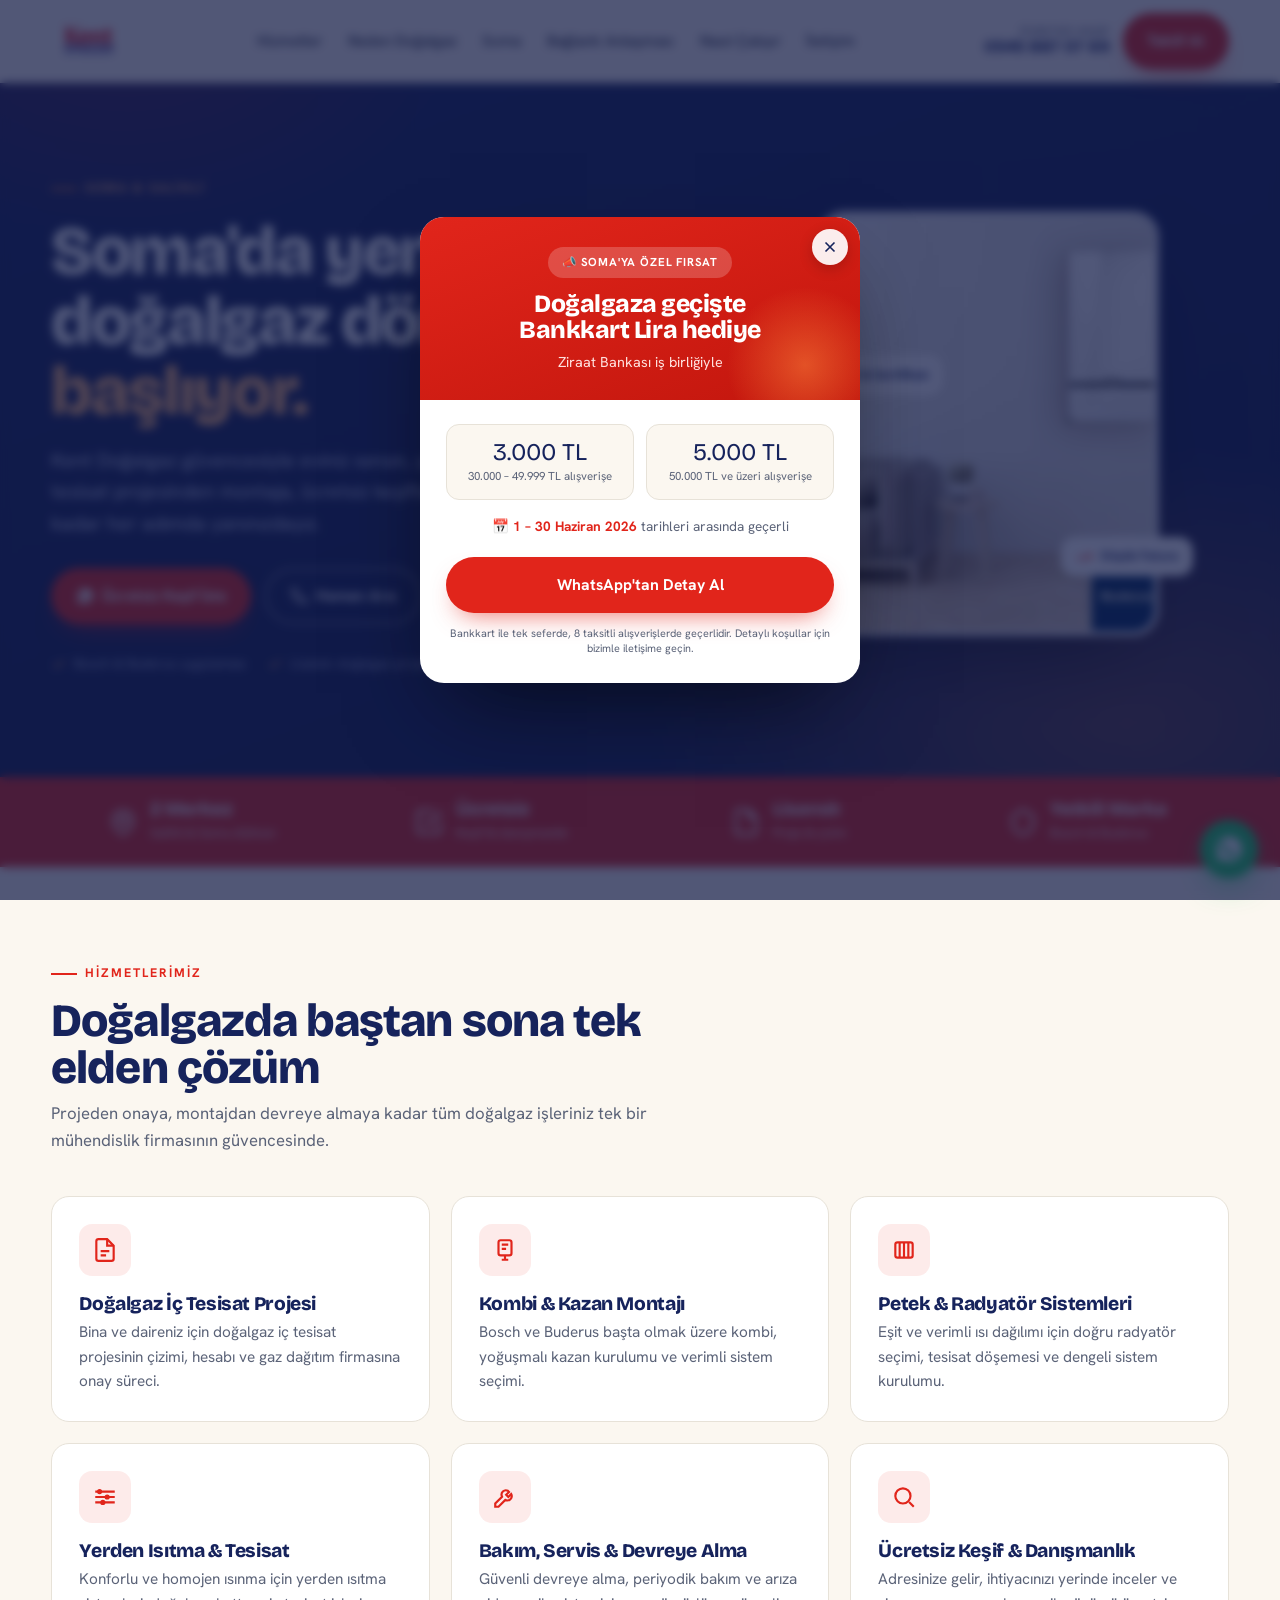
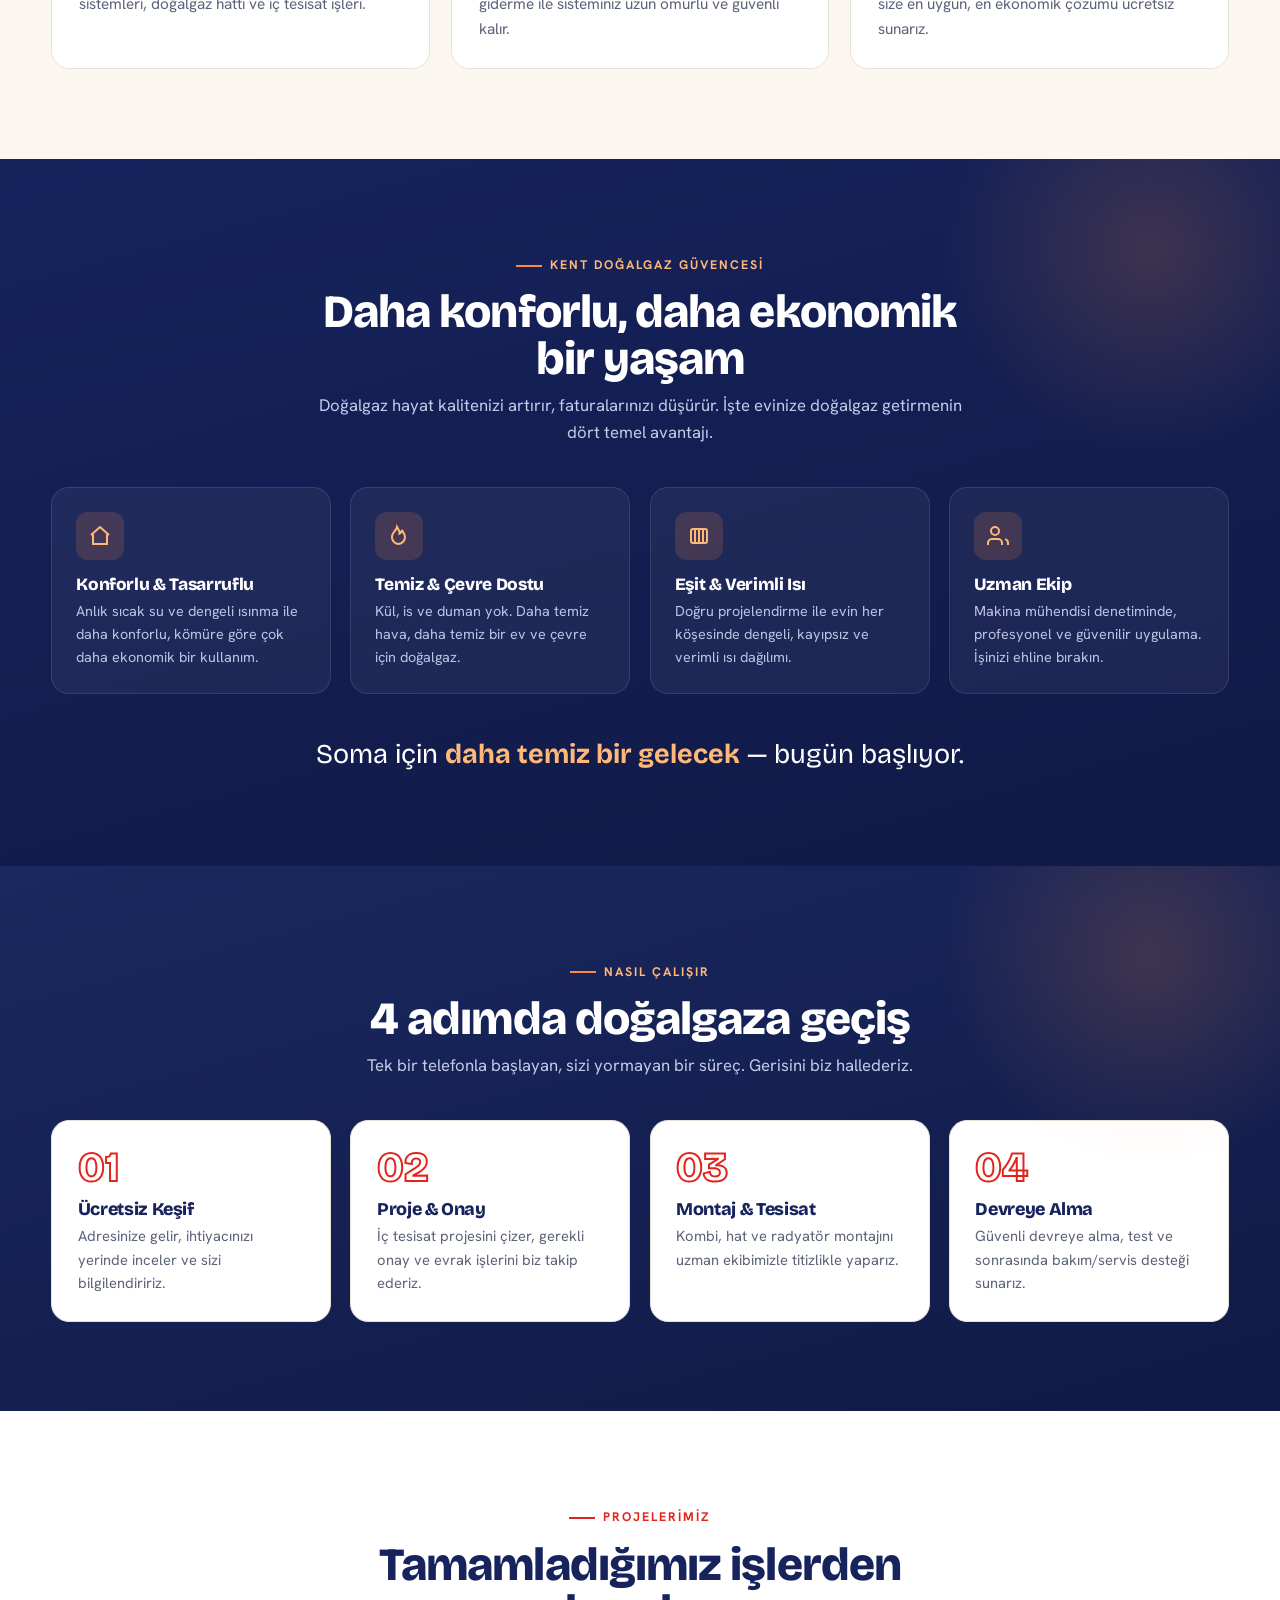
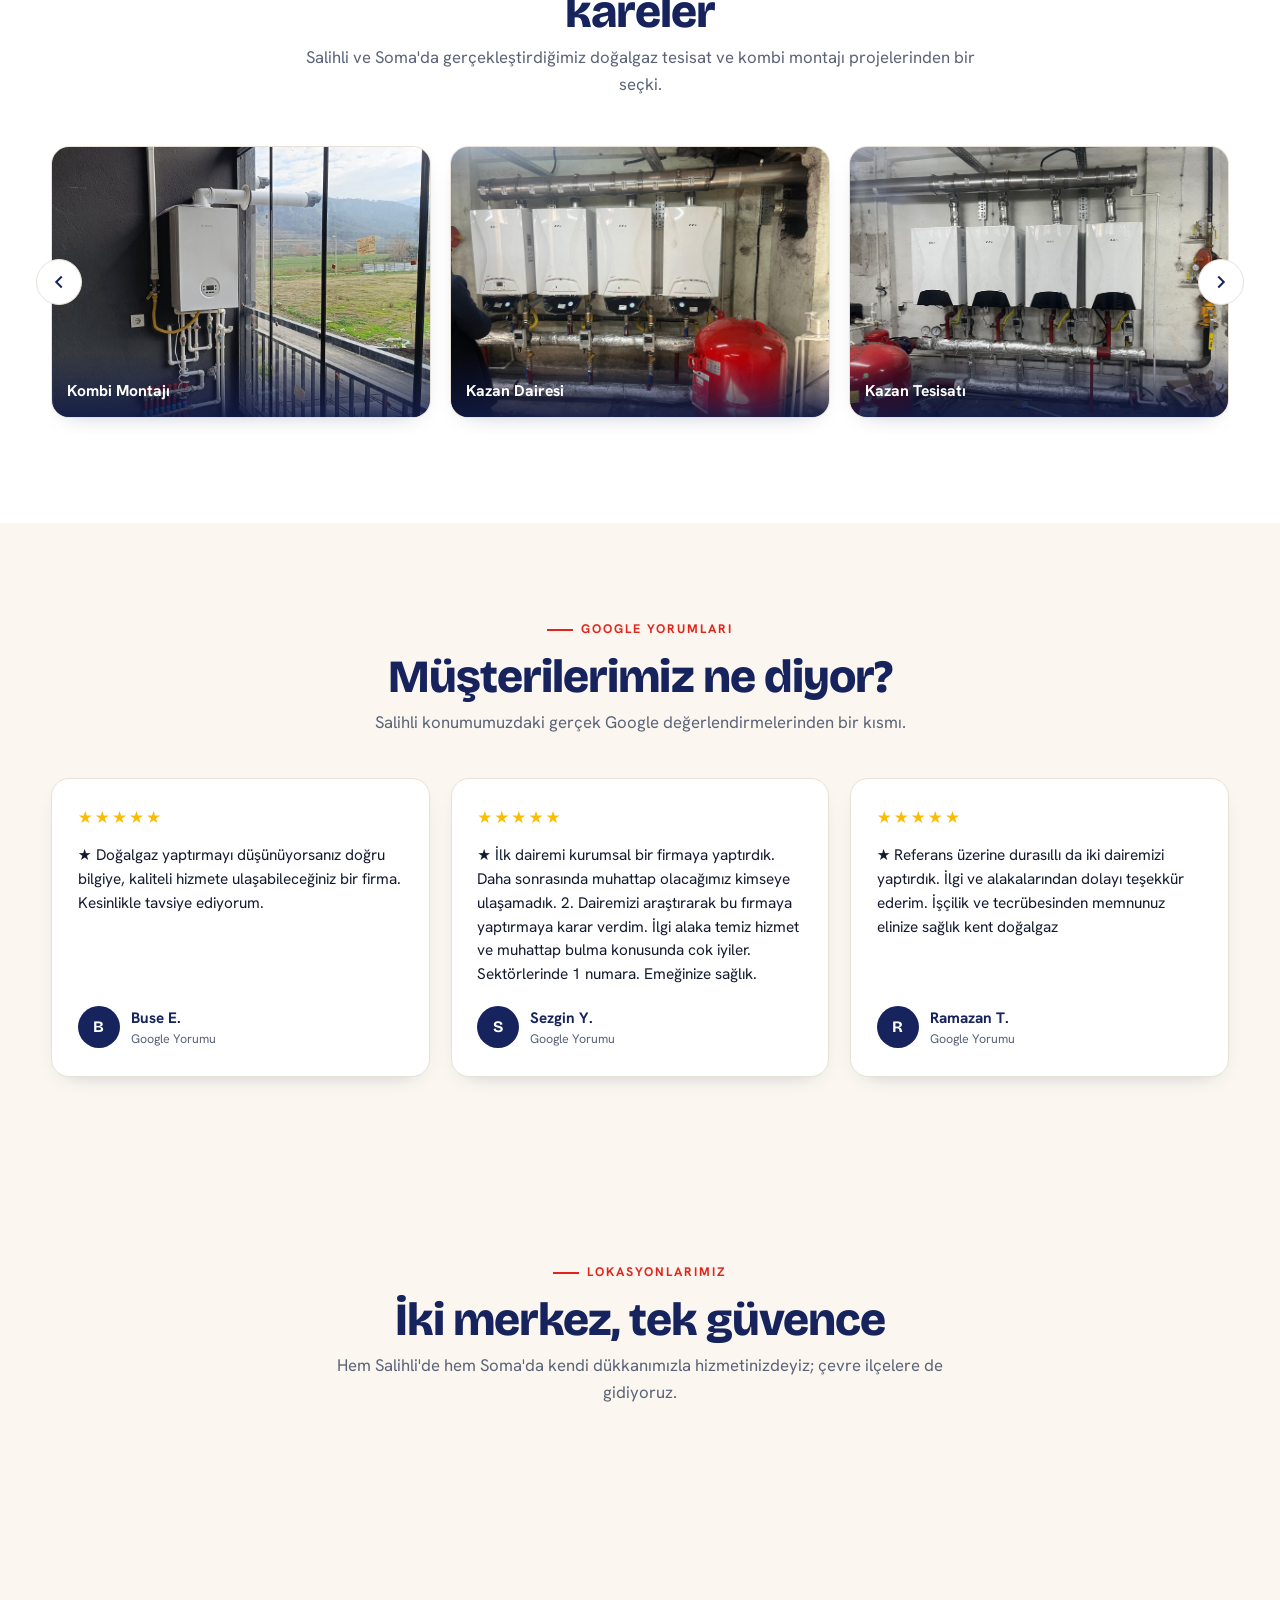
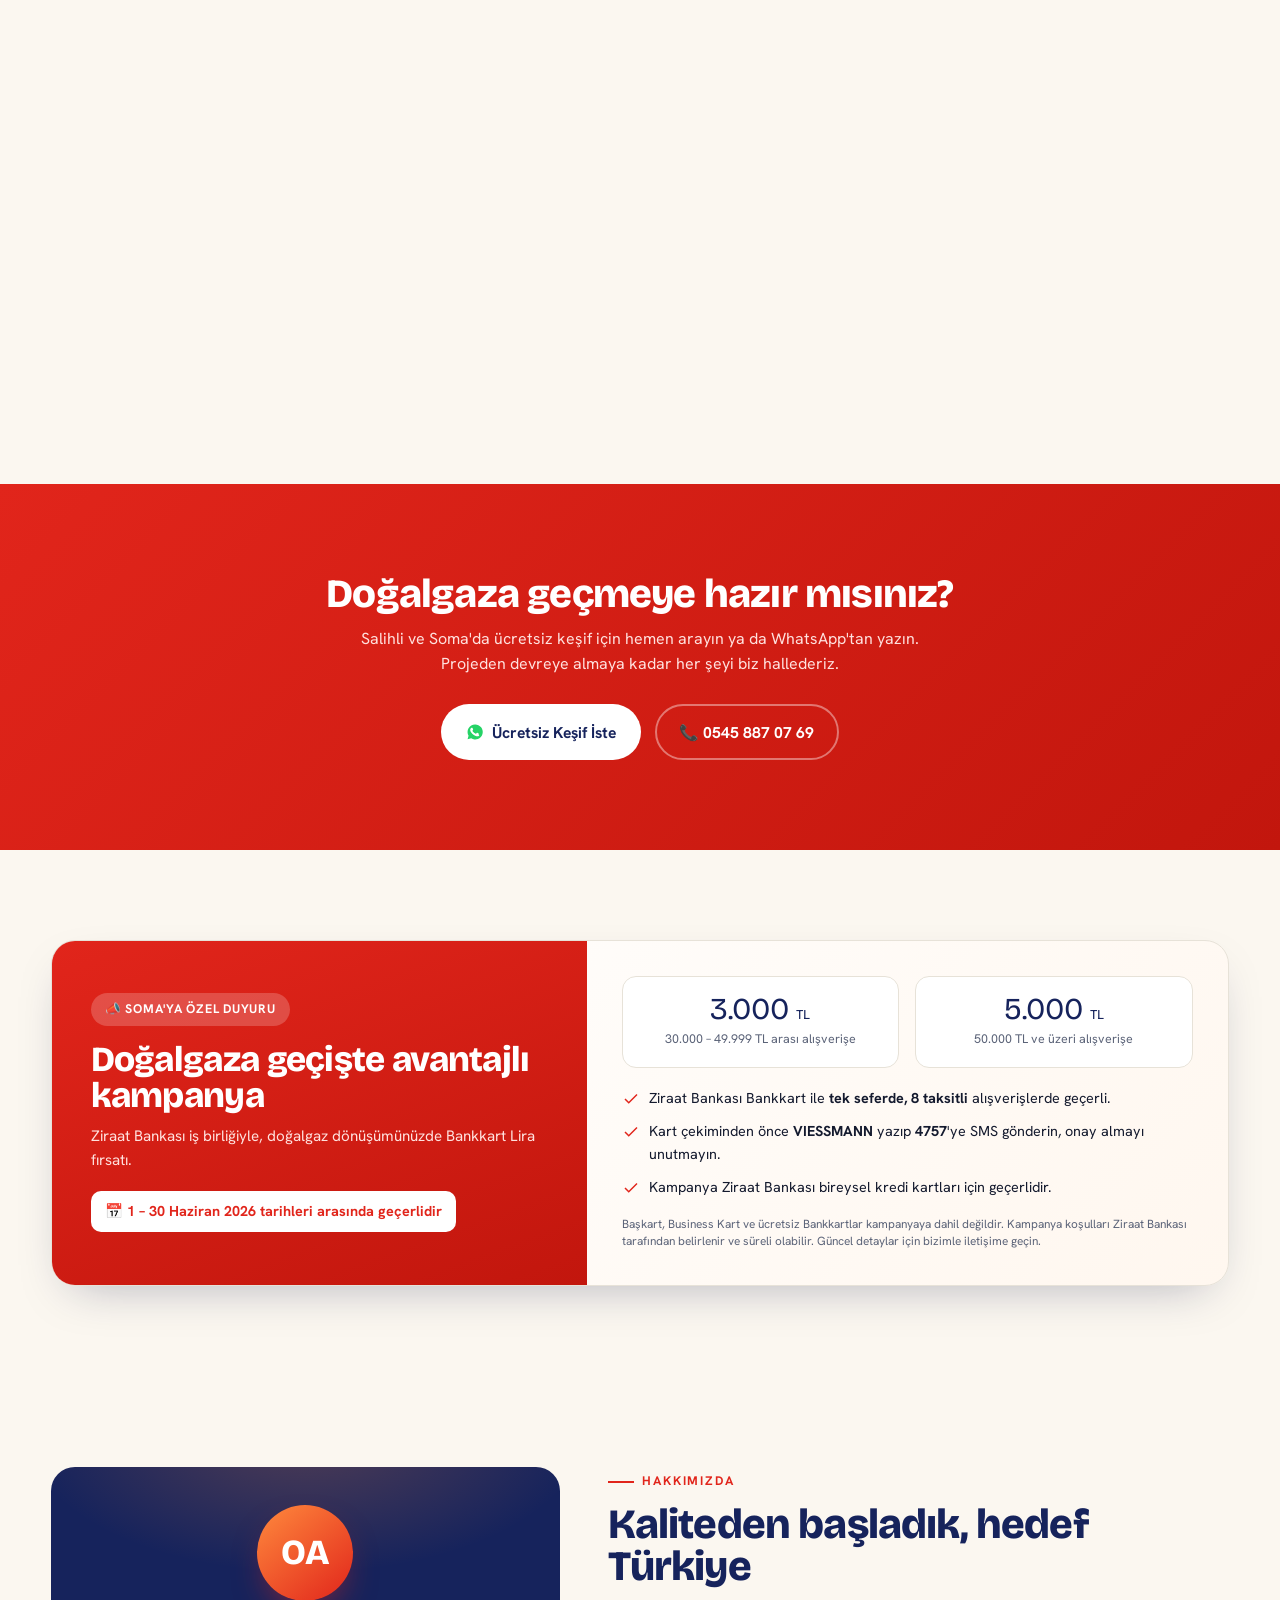
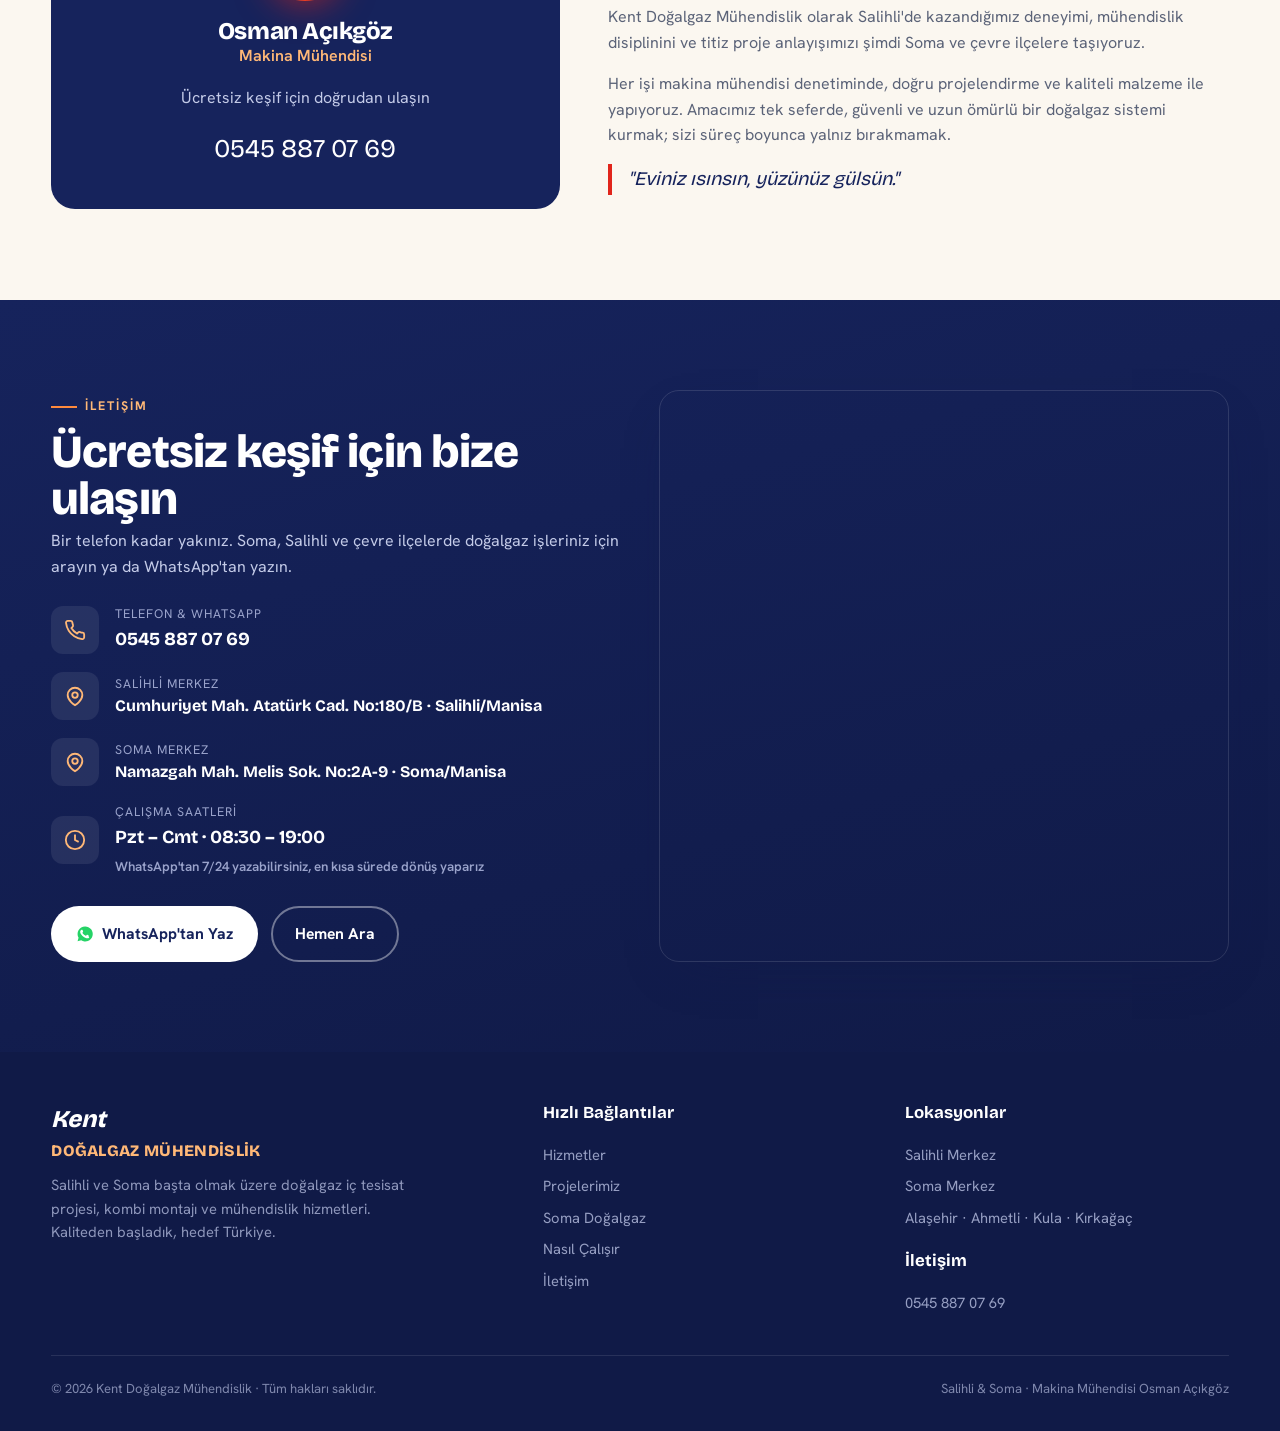
==== index.html @ 391c24f5 "Add favicon links and update mobile navigation styles" ====
<!DOCTYPE html>
<html lang="tr">
<head>
<meta charset="UTF-8" />
<meta name="viewport" content="width=device-width, initial-scale=1.0" />

<link rel="icon" href="/favicon.ico" sizes="48x48">
<link rel="icon" type="image/svg+xml" href="/favicon.svg">
<link rel="icon" type="image/png" sizes="96x96" href="/favicon-96x96.png">
<link rel="apple-touch-icon" href="/apple-touch-icon.png">

<!-- ============ SEO ============ -->
<title>Kent Doğalgaz Mühendislik | Salihli & Soma Doğalgaz Tesisat ve Proje</title>
<meta name="description" content="Salihli ve Soma'da doğalgaz iç tesisat projesi, proje çizimi, kombi & kazan montajı ve ücretsiz keşif. Kent Doğalgaz Mühendislik güvencesiyle eviniz ısınsın, yüzünüz gülsün." />
<meta name="keywords" content="Soma doğalgaz, Salihli doğalgaz, doğalgaz tesisat projesi, doğalgaz mühendisi, kombi montajı, doğalgaz proje çizimi, Salihli doğalgaz firması, Soma doğalgaz dönüşümü, Alaşehir Ahmetli Kula Kırkağaç doğalgaz" />
<meta name="author" content="Kent Doğalgaz Mühendislik" />
<meta name="robots" content="index, follow" />
<meta name="theme-color" content="#16235C" />
<link rel="canonical" href="https://kentmekanikdogalgaz.com/" />

<!-- ============ Open Graph ============ -->
<meta property="og:type" content="website" />
<meta property="og:locale" content="tr_TR" />
<meta property="og:title" content="Kent Doğalgaz Mühendislik | Salihli & Soma" />
<meta property="og:description" content="Soma'da yeni doğalgaz dönemi başlıyor. İç tesisat projesi, montaj ve ücretsiz keşif Kent Doğalgaz güvencesiyle." />
<meta property="og:site_name" content="Kent Doğalgaz Mühendislik" />
<meta property="og:url" content="https://kentmekanikdogalgaz.com/" />

<!-- ============ JSON-LD: Local Business (Google için) ============ -->
<script type="application/ld+json">
{
  "@context": "https://schema.org",
  "@type": "HVACBusiness",
  "name": "Kent Doğalgaz Mühendislik",
  "description": "Salihli ve Soma başta olmak üzere doğalgaz iç tesisat projesi, proje çizimi, kombi ve kazan montajı, bakım ve ücretsiz keşif hizmetleri.",
  "telephone": "+90-545-887-07-69",
  "slogan": "Eviniz ısınsın, yüzünüz gülsün.",
  "founder": { "@type": "Person", "name": "Osman Açıkgöz", "jobTitle": "Makina Mühendisi" },
  "priceRange": "₺₺",
  "url": "https://kentmekanikdogalgaz.com/",
  "address": {
    "@type": "PostalAddress",
    "streetAddress": "Cumhuriyet Mah. Atatürk Cad. No:180/B (Ayfırın karşısı)",
    "addressLocality": "Salihli",
    "addressRegion": "Manisa",
    "postalCode": "45700",
    "addressCountry": "TR"
  },
  "areaServed": [
    { "@type": "City", "name": "Salihli" },
    { "@type": "City", "name": "Soma" },
    { "@type": "City", "name": "Alaşehir" },
    { "@type": "City", "name": "Ahmetli" },
    { "@type": "City", "name": "Kula" },
    { "@type": "City", "name": "Kırkağaç" }
  ],
  "openingHours": "Mo-Sa 08:30-19:00"
}
</script>

<!-- JSON-LD: Soma şubesi -->
<script type="application/ld+json">
{
  "@context": "https://schema.org",
  "@type": "HVACBusiness",
  "name": "Kent Doğalgaz Mühendislik – Soma",
  "description": "Soma'da doğalgaz iç tesisat projesi, kombi montajı, abonelik desteği ve ücretsiz keşif.",
  "telephone": "+90-545-887-07-69",
  "url": "https://kentmekanikdogalgaz.com/soma",
  "branchOf": { "@type": "HVACBusiness", "name": "Kent Doğalgaz Mühendislik" },
  "address": {
    "@type": "PostalAddress",
    "streetAddress": "Namazgah Mah. Melis Sok. No:2A-9",
    "addressLocality": "Soma",
    "addressRegion": "Manisa",
    "addressCountry": "TR"
  },
  "areaServed": { "@type": "City", "name": "Soma" },
  "openingHours": "Mo-Sa 08:30-19:00"
}
</script>

<link rel="preconnect" href="https://fonts.googleapis.com">
<link rel="preconnect" href="https://fonts.gstatic.com" crossorigin>
<link href="https://fonts.googleapis.com/css2?family=Bricolage+Grotesque:opsz,wght@12..96,400;12..96,600;12..96,700;12..96,800&family=Hanken+Grotesk:wght@400;500;600;700&display=swap" rel="stylesheet">

<style>
  :root{
    --navy:#16235C;
    --navy-800:#101a47;
    --navy-700:#1f2f73;
    --red:#E1251B;
    --red-600:#c2160d;
    --flame:#FF8A3D;
    --flame-soft:#ffb877;
    --cream:#FBF7F0;
    --paper:#ffffff;
    --ink:#141A2E;
    --muted:#5b6378;
    --line:#e7e2d8;
    --shadow:0 18px 50px -22px rgba(16,26,71,.35);
    --shadow-sm:0 8px 24px -16px rgba(16,26,71,.4);
    --r:18px;
  }
  *{box-sizing:border-box;margin:0;padding:0}
  html{scroll-behavior:smooth}
  body{
    font-family:"Hanken Grotesk",system-ui,sans-serif;
    color:var(--ink);
    background:var(--cream);
    line-height:1.6;
    -webkit-font-smoothing:antialiased;
    overflow-x:hidden;
  }
  h1,h2,h3,.display{font-family:"Bricolage Grotesque",sans-serif;line-height:1.02;letter-spacing:-.02em;font-weight:800}
  a{color:inherit;text-decoration:none}
  img{max-width:100%}
  .wrap{width:min(1180px,92%);margin-inline:auto}
  section{position:relative}
  .eyebrow{
    display:inline-flex;align-items:center;gap:.5rem;
    font-size:.78rem;font-weight:700;letter-spacing:.16em;text-transform:uppercase;
    color:var(--red);
  }
  .eyebrow::before{content:"";width:26px;height:2px;background:var(--red);display:inline-block}
  .eyebrow.light{color:var(--flame-soft)}
  .eyebrow.light::before{background:var(--flame)}

  /* ---------- Buttons ---------- */
  .btn{
    display:inline-flex;align-items:center;gap:.55rem;
    font-weight:700;font-size:.98rem;padding:.85rem 1.4rem;border-radius:100px;
    transition:transform .2s ease, box-shadow .25s ease, background .2s ease;
    cursor:pointer;border:2px solid transparent;white-space:nowrap;
  }
  .btn svg{width:18px;height:18px}
  .btn-red{background:var(--red);color:#fff;box-shadow:0 12px 26px -12px rgba(225,37,27,.7)}
  .btn-red:hover{background:var(--red-600);transform:translateY(-2px)}
  .btn-ghost{background:transparent;color:var(--navy);border-color:rgba(22,35,92,.25)}
  .btn-ghost:hover{border-color:var(--navy);transform:translateY(-2px)}
  .btn-light{background:#fff;color:var(--navy)}
  .btn-light:hover{transform:translateY(-2px);box-shadow:var(--shadow-sm)}
  .btn-outline-light{background:transparent;color:#fff;border-color:rgba(255,255,255,.4)}
  .btn-outline-light:hover{border-color:#fff;background:rgba(255,255,255,.08)}

  /* ---------- Header ---------- */
  header{
    position:sticky;top:0;z-index:60;
    background:rgba(251,247,240,.82);backdrop-filter:blur(12px);
    border-bottom:1px solid transparent;transition:.3s;
  }
  header.scrolled{border-color:var(--line);box-shadow:0 6px 20px -16px rgba(0,0,0,.4)}
  .nav{display:flex;align-items:center;justify-content:space-between;padding:.8rem 0;gap:1rem}
  .logo{display:flex;flex-direction:column;line-height:.9;user-select:none}
  .logo-img{height:54px;width:auto;display:block}
  @media(max-width:680px){.logo-img{height:44px}}
  .logo .l1{font-family:"Bricolage Grotesque";font-weight:800;font-size:1.5rem;color:var(--red);font-style:italic;letter-spacing:-.03em}
  .logo .bar{height:3px;background:var(--navy);width:100%;margin:2px 0;border-radius:2px}
  .logo .l2{font-family:"Bricolage Grotesque";font-weight:800;font-size:.92rem;color:var(--navy);letter-spacing:.02em}
  .logo .l3{font-size:.56rem;font-weight:700;color:var(--navy);letter-spacing:.34em;margin-top:1px}
  .nav-links{display:flex;gap:1.6rem;align-items:center}
  .nav-links a{font-weight:600;font-size:.95rem;color:var(--ink);opacity:.82;transition:.2s;position:relative}
  .nav-links a:hover{opacity:1;color:var(--red)}
  .nav-cta{display:flex;align-items:center;gap:.8rem}
  .nav-phone{display:flex;flex-direction:column;align-items:flex-end;line-height:1.1}
  .nav-phone span{font-size:.66rem;color:var(--muted);font-weight:600;text-transform:uppercase;letter-spacing:.08em}
  .nav-phone strong{font-size:1.05rem;color:var(--navy);font-family:"Bricolage Grotesque"}
  .burger{display:none;background:none;border:0;cursor:pointer;padding:.4rem}
  .burger .bars span{display:block;width:26px;height:2.5px;background:var(--navy);margin:5px 0;border-radius:2px;transition:.3s}
  .burger .menu-label{display:none}
  .mobile-soma{display:none}

  /* ---------- Hero ---------- */
  .hero{
    background:
      radial-gradient(800px 460px at 88% 92%, rgba(255,138,61,.30), transparent 60%),
      radial-gradient(600px 400px at 10% -10%, rgba(225,37,27,.22), transparent 55%),
      linear-gradient(160deg,var(--navy) 0%,var(--navy-800) 100%);
    color:#fff;position:relative;overflow:hidden;
    padding:clamp(3rem,7vw,6rem) 0 clamp(4rem,8vw,7rem);
  }
  .hero::before{
    content:"";position:absolute;inset:0;opacity:.5;
    background-image:linear-gradient(rgba(255,255,255,.04) 1px,transparent 1px),linear-gradient(90deg,rgba(255,255,255,.04) 1px,transparent 1px);
    background-size:46px 46px;mask:radial-gradient(900px 600px at 70% 50%,#000,transparent 80%);
  }
  .hero-grid{display:grid;grid-template-columns:1.15fr .85fr;gap:3rem;align-items:center;position:relative;z-index:2}
  .hero h1{font-size:clamp(2.4rem,5.4vw,4.3rem);margin:1.1rem 0}
  .hero h1 .hl{color:var(--flame-soft);display:inline-block}
  .hero p.lead{font-size:clamp(1.02rem,1.6vw,1.22rem);color:#cdd4ee;max-width:34rem;margin-bottom:1.8rem}
  .hero-cta{display:flex;gap:.9rem;flex-wrap:wrap;margin-bottom:1.8rem}
  .hero-tags{display:flex;gap:1.3rem;flex-wrap:wrap;font-size:.85rem;color:#aeb7da}
  .hero-tags span{display:inline-flex;align-items:center;gap:.45rem}
  .hero-tags svg{width:16px;height:16px;color:var(--flame-soft)}

  /* combi card */
  .appliance{
    position:relative;justify-self:center;width:min(340px,84%);
  }
  .appliance-img{
    width:100%;aspect-ratio:4/5;object-fit:cover;border-radius:26px;display:block;
    box-shadow:0 40px 80px -30px rgba(0,0,0,.6);
    border:5px solid rgba(255,255,255,.85);
  }
  .float-chip{
    position:absolute;background:#fff;color:var(--navy);border-radius:14px;
    padding:.6rem .9rem;font-size:.8rem;font-weight:700;box-shadow:var(--shadow);
    display:flex;align-items:center;gap:.5rem;z-index:3;
  }
  .float-chip svg{width:18px;height:18px;color:var(--red)}
  .float-chip.a{top:34%;left:-13%;animation:floaty 5s ease-in-out infinite}
  .float-chip.b{bottom:14%;right:-10%;animation:floaty 6s ease-in-out infinite .8s}
  @keyframes floaty{0%,100%{transform:translateY(0)}50%{transform:translateY(-10px)}}

  /* ---------- Stat bar ---------- */
  .statbar{background:var(--red);color:#fff}
  .statbar .wrap{display:grid;grid-template-columns:repeat(4,1fr);gap:1rem;padding:1.4rem 0}
  .stat{display:flex;align-items:center;gap:.75rem;justify-content:center;text-align:left}
  .stat svg{width:30px;height:30px;flex-shrink:0;opacity:.9}
  .stat strong{display:block;font-family:"Bricolage Grotesque";font-size:1.15rem;line-height:1.1}
  .stat span{font-size:.8rem;opacity:.88}

  /* ---------- Section shared ---------- */
  .sec{padding:clamp(3.6rem,7vw,6rem) 0}
  .sec-head{max-width:42rem;margin-bottom:2.6rem}
  .sec-head.center{margin-inline:auto;text-align:center}
  .sec-head h2{font-size:clamp(1.9rem,3.6vw,2.9rem);margin:.8rem 0 .6rem;color:var(--navy)}
  .sec-head p{color:var(--muted);font-size:1.05rem}

  /* services */
  .cards{display:grid;grid-template-columns:repeat(3,1fr);gap:1.3rem}
  .card{
    background:var(--paper);border-radius:var(--r);padding:1.7rem;border:1px solid var(--line);
    transition:transform .25s ease, box-shadow .25s ease, border-color .25s;position:relative;overflow:hidden;
  }
  .card::before{content:"";position:absolute;top:0;left:0;width:100%;height:4px;background:var(--red);transform:scaleX(0);transform-origin:left;transition:transform .3s}
  .card:hover{transform:translateY(-6px);box-shadow:var(--shadow);border-color:transparent}
  .card:hover::before{transform:scaleX(1)}
  .card .ico{width:52px;height:52px;border-radius:13px;background:rgba(225,37,27,.09);display:grid;place-items:center;margin-bottom:1.1rem;color:var(--red)}
  .card .ico svg{width:26px;height:26px}
  .card h3{font-size:1.2rem;color:var(--navy);margin-bottom:.45rem}
  .card p{color:var(--muted);font-size:.96rem}

  /* why - dark */
  .why{background:linear-gradient(165deg,var(--navy),var(--navy-800));color:#fff;overflow:hidden}
  .why::after{content:"";position:absolute;top:-120px;right:-80px;width:420px;height:420px;border-radius:50%;background:radial-gradient(circle,rgba(255,138,61,.18),transparent 70%)}
  .why .sec-head h2{color:#fff}
  .why .sec-head p{color:#c4cbe8}
  .why-grid{display:grid;grid-template-columns:repeat(4,1fr);gap:1.2rem;position:relative;z-index:2}
  .feat{background:rgba(255,255,255,.05);border:1px solid rgba(255,255,255,.1);border-radius:var(--r);padding:1.5rem;transition:.25s}
  .feat:hover{background:rgba(255,255,255,.09);transform:translateY(-5px)}
  .feat .ico{width:48px;height:48px;border-radius:12px;background:rgba(255,138,61,.16);display:grid;place-items:center;color:var(--flame-soft);margin-bottom:1rem}
  .feat .ico svg{width:24px;height:24px}
  .feat h3{font-size:1.08rem;margin-bottom:.4rem}
  .feat p{color:#bcc4e4;font-size:.9rem}
  .why-tag{margin-top:2.4rem;text-align:center;font-family:"Bricolage Grotesque";font-size:clamp(1.2rem,2.4vw,1.7rem);color:#fff;position:relative;z-index:2}
  .why-tag b{color:var(--flame-soft)}

  /* regions */
  .regions-grid{display:grid;grid-template-columns:1fr 1fr;gap:3rem;align-items:center}
  .region-list{display:flex;flex-wrap:wrap;gap:.7rem;margin-top:1.4rem}
  .region-list .chip{
    background:#fff;border:1px solid var(--line);border-radius:100px;padding:.6rem 1.1rem;
    font-weight:600;display:inline-flex;align-items:center;gap:.5rem;font-size:.95rem;transition:.2s
  }
  .region-list .chip svg{width:16px;height:16px;color:var(--red)}
  .region-list .chip.main{background:var(--navy);color:#fff;border-color:var(--navy)}
  .region-list .chip.main svg{color:var(--flame-soft)}
  .region-list .chip:hover{transform:translateY(-3px);box-shadow:var(--shadow-sm)}
  .region-card{background:var(--navy);border-radius:24px;padding:2.2rem;color:#fff;position:relative;overflow:hidden}
  .region-card::after{content:"";position:absolute;bottom:-60px;right:-60px;width:220px;height:220px;border-radius:50%;background:radial-gradient(circle,rgba(255,138,61,.25),transparent 70%)}
  .region-card .big{font-family:"Bricolage Grotesque";font-size:clamp(2.2rem,5vw,3.2rem);line-height:1;margin-bottom:.4rem}
  .region-card .big .accent{color:var(--flame-soft)}
  .region-card p{color:#c4cbe8;position:relative;z-index:1}

  /* process */
  .steps{display:grid;grid-template-columns:repeat(4,1fr);gap:1.2rem;counter-reset:step}
  .step{position:relative;padding:1.6rem;background:#fff;border-radius:var(--r);border:1px solid var(--line)}
  .step .num{
    font-family:"Bricolage Grotesque";font-size:2.6rem;font-weight:800;
    color:transparent;-webkit-text-stroke:2px var(--red);line-height:1;margin-bottom:.7rem;display:block
  }
  .step h3{color:var(--navy);font-size:1.12rem;margin-bottom:.4rem}
  .step p{color:var(--muted);font-size:.92rem}

  /* campaign */
  .campaign{background:var(--cream)}
  .camp-box{
    background:linear-gradient(135deg,#fff 0%,#fff7ef 100%);
    border:1px solid var(--line);border-radius:24px;overflow:hidden;
    display:grid;grid-template-columns:1fr 1.2fr;box-shadow:var(--shadow)
  }
  .camp-left{background:linear-gradient(160deg,var(--red),var(--red-600));color:#fff;padding:2.4rem;display:flex;flex-direction:column;justify-content:center;min-width:0}
  .camp-left .badge{display:inline-flex;align-items:center;gap:.5rem;background:rgba(255,255,255,.2);border-radius:100px;padding:.4rem .9rem;font-size:.78rem;font-weight:700;letter-spacing:.06em;width:fit-content;margin-bottom:1rem}
  .camp-left h3{font-size:clamp(1.6rem,3vw,2.2rem);margin-bottom:.6rem}
  .camp-left p{color:#ffe1de;font-size:.95rem}
  .camp-left .date{margin-top:1.2rem;font-weight:700;background:#fff;color:var(--red);border-radius:10px;padding:.55rem .9rem;width:fit-content;font-size:.9rem}
  .camp-right{padding:2.2rem;min-width:0}
  .camp-tier{display:flex;gap:1rem;margin-bottom:1.2rem}
  .camp-tier .t{flex:1;border:1px solid var(--line);border-radius:14px;padding:1.1rem;text-align:center;background:#fff}
  .camp-tier .t .amt{font-family:"Bricolage Grotesque";font-size:1.9rem;color:var(--navy);line-height:1}
  .camp-tier .t .amt small{font-size:.85rem}
  .camp-tier .t .cond{font-size:.78rem;color:var(--muted);margin-top:.3rem}
  .camp-steps{list-style:none;display:flex;flex-direction:column;gap:.6rem}
  .camp-steps li{display:flex;gap:.6rem;font-size:.9rem;color:var(--ink);align-items:flex-start}
  .camp-steps li span{min-width:0;overflow-wrap:break-word}
  .camp-steps svg{width:18px;height:18px;color:var(--red);flex-shrink:0;margin-top:3px}
  .camp-note{font-size:.74rem;color:var(--muted);margin-top:1.1rem;line-height:1.4}

  /* engineer / about */
  .about{display:grid;grid-template-columns:.9fr 1.1fr;gap:3rem;align-items:center}
  .about-card{background:var(--navy);border-radius:24px;padding:2.4rem;color:#fff;text-align:center;position:relative;overflow:hidden}
  .about-card::before{content:"";position:absolute;inset:0;background:radial-gradient(400px 200px at 50% -10%,rgba(255,138,61,.25),transparent 70%)}
  .avatar{width:96px;height:96px;border-radius:50%;background:linear-gradient(140deg,var(--flame),var(--red));display:grid;place-items:center;margin:0 auto 1.1rem;font-family:"Bricolage Grotesque";font-size:2.2rem;font-weight:800;color:#fff;position:relative;z-index:1;box-shadow:0 16px 36px -14px rgba(225,37,27,.7)}
  .about-card h3{font-size:1.5rem;position:relative;z-index:1}
  .about-card .role{color:var(--flame-soft);font-weight:600;position:relative;z-index:1;margin-bottom:1rem}
  .about-card .phone-big{font-family:"Bricolage Grotesque";font-size:1.6rem;position:relative;z-index:1}
  .about-text h2{color:var(--navy);font-size:clamp(1.8rem,3.4vw,2.6rem);margin:.7rem 0 1rem}
  .about-text p{color:var(--muted);margin-bottom:1rem}
  .about-text .quote{font-family:"Bricolage Grotesque";font-style:italic;color:var(--navy);font-size:1.2rem;border-left:4px solid var(--red);padding-left:1rem}

  /* contact */
  .contact{background:linear-gradient(165deg,var(--navy),var(--navy-800));color:#fff}
  .contact-grid{display:grid;grid-template-columns:1fr 1fr;gap:2.4rem;align-items:stretch}
  .contact .sec-head h2{color:#fff}
  .contact-info{display:flex;flex-direction:column;gap:1.1rem;margin-top:1.6rem}
  .ci{display:flex;gap:1rem;align-items:center}
  .ci .ico{width:48px;height:48px;border-radius:12px;background:rgba(255,255,255,.08);display:grid;place-items:center;color:var(--flame-soft);flex-shrink:0}
  .ci .ico svg{width:22px;height:22px}
  .ci span{display:block;font-size:.78rem;color:#9aa3cb;text-transform:uppercase;letter-spacing:.08em}
  .ci strong{font-size:1.15rem;font-family:"Bricolage Grotesque"}
  .contact-cta{display:flex;gap:.8rem;flex-wrap:wrap;margin-top:1.8rem}
  .map-frame{border-radius:20px;overflow:hidden;min-height:340px;border:1px solid rgba(255,255,255,.12);box-shadow:var(--shadow)}
  .map-frame iframe{width:100%;height:100%;min-height:340px;border:0;filter:grayscale(.2)}

  /* footer */
  footer{background:var(--navy-800);color:#aeb6d8;padding:3rem 0 2rem;font-size:.92rem}
  .foot-grid{display:grid;grid-template-columns:1.4fr 1fr 1fr;gap:2.4rem;padding-bottom:2rem;border-bottom:1px solid rgba(255,255,255,.1)}
  .foot-grid h4{color:#fff;font-family:"Bricolage Grotesque";margin-bottom:1rem;font-size:1.05rem}
  .foot-grid a{display:block;margin-bottom:.5rem;opacity:.85;transition:.2s}
  .foot-grid a:hover{opacity:1;color:var(--flame-soft)}
  .foot-logo .l1{font-family:"Bricolage Grotesque";font-style:italic;font-weight:800;color:#fff;font-size:1.5rem}
  .foot-logo .l2{font-family:"Bricolage Grotesque";font-weight:800;color:var(--flame-soft);font-size:1rem;letter-spacing:.02em}
  .foot-grid p{margin-top:.6rem;max-width:24rem;opacity:.8}
  .foot-bottom{padding-top:1.4rem;display:flex;justify-content:space-between;flex-wrap:wrap;gap:.6rem;font-size:.82rem;opacity:.7}

  /* floating + mobile bar */
  .wa-float{position:fixed;bottom:22px;right:22px;width:58px;height:58px;border-radius:50%;background:#25D366;display:grid;place-items:center;z-index:80;box-shadow:0 12px 30px -8px rgba(37,211,102,.7);transition:transform .2s}
  .wa-float:hover{transform:scale(1.08)}
  .wa-float svg{width:30px;height:30px;color:#fff}
  .mobile-bar{display:none}

  /* reveal animation */
  .reveal{opacity:0;transform:translateY(26px);transition:opacity .7s ease, transform .7s ease}
  .reveal.in{opacity:1;transform:none}

  /* ---------- Responsive ---------- */
  @media(max-width:980px){
    .hero-grid{grid-template-columns:1fr;gap:1.6rem}
    .appliance{order:2;width:min(230px,58%);margin:0 auto}
    .float-chip.a{left:0}.float-chip.b{right:0}
    .cards,.why-grid,.steps{grid-template-columns:repeat(2,1fr)}
    .regions-grid,.about,.contact-grid,.camp-box{grid-template-columns:1fr}
    .camp-box{}
    .foot-grid{grid-template-columns:1fr 1fr}
  }
  @media(max-width:680px){
    .nav-links{display:none}
    .nav-phone{display:none}
    .nav-cta .btn-red{display:none}
    .nav-cta{gap:.4rem}
    .mobile-soma{display:inline-flex;align-items:center;gap:.3rem;font-weight:700;color:var(--red);border:2px solid rgba(225,37,27,.35);border-radius:100px;padding:.4rem .68rem;font-size:.82rem;white-space:nowrap}
    .mobile-soma.mobile-anlasma{color:var(--navy);border-color:rgba(22,35,92,.35)}
    .mobile-soma svg{width:14px;height:14px}
    .burger{display:flex;align-items:center;gap:.45rem}
    .burger .menu-label{display:none}
    .hero{padding:2.1rem 0 2.6rem}
    .hero h1{font-size:clamp(2.1rem,9vw,2.7rem)}
    .nav-links.open{display:flex;flex-direction:column;position:absolute;top:100%;left:0;right:0;background:var(--cream);padding:1.2rem 6%;gap:1rem;border-bottom:1px solid var(--line);box-shadow:var(--shadow)}
    .statbar .wrap{grid-template-columns:1fr 1fr;gap:1.4rem 1rem}
    .statbar .stat{justify-content:flex-start;padding-left:.4rem}
    .cards,.why-grid,.steps{grid-template-columns:1fr}
    .camp-tier{flex-direction:column}
    .camp-left{padding:1.6rem}
    .camp-right{padding:1.5rem}
    .camp-left h3{font-size:1.4rem;overflow-wrap:break-word}
    .camp-left .badge{white-space:normal}
    .camp-left p,.camp-left .date{font-size:.88rem}
    .camp-steps li{font-size:.86rem}
    .camp-tier .t .amt{font-size:1.7rem}
    .foot-grid{grid-template-columns:1fr}
    .wa-float{bottom:78px}
    .mobile-bar{
      display:grid;grid-template-columns:1fr 1fr;gap:0;position:fixed;bottom:0;left:0;right:0;z-index:81;
      background:#fff;border-top:1px solid var(--line);box-shadow:0 -6px 20px -10px rgba(0,0,0,.3)
    }
    .mobile-bar a{display:flex;align-items:center;justify-content:center;gap:.5rem;padding:.95rem;font-weight:700;font-size:.95rem}
    .mobile-bar a.call{color:var(--navy)}
    .mobile-bar a.wa{background:var(--red);color:#fff}
    .mobile-bar svg{width:18px;height:18px}
    body{padding-bottom:54px}
  }
  /* ---------- Campaign Modal ---------- */
  .modal-overlay{position:fixed;inset:0;background:rgba(16,26,71,.72);backdrop-filter:blur(5px);z-index:100;display:flex;align-items:center;justify-content:center;padding:1.2rem;opacity:0;visibility:hidden;transition:.35s}
  .modal-overlay.show{opacity:1;visibility:visible}
  .modal{background:#fff;border-radius:24px;max-width:440px;width:100%;box-shadow:0 40px 90px -30px rgba(0,0,0,.65);transform:translateY(24px) scale(.96);transition:transform .4s cubic-bezier(.2,.8,.2,1);position:relative;max-height:94vh;overflow-y:auto}
  .modal-overlay.show .modal{transform:none}
  .modal-close{position:absolute;top:12px;right:12px;width:36px;height:36px;border-radius:50%;background:rgba(255,255,255,.92);border:0;cursor:pointer;display:grid;place-items:center;z-index:4;color:var(--navy);box-shadow:0 4px 14px rgba(0,0,0,.18)}
  .modal-close svg{width:18px;height:18px}
  .modal-top{background:linear-gradient(160deg,var(--red),var(--red-600));color:#fff;padding:1.9rem 1.6rem 1.6rem;text-align:center;position:relative;overflow:hidden}
  .modal-top::after{content:"";position:absolute;bottom:-50px;right:-30px;width:170px;height:170px;border-radius:50%;background:radial-gradient(circle,var(--flame),transparent 65%);opacity:.5}
  .modal-top .mbadge{display:inline-block;background:rgba(255,255,255,.2);border-radius:100px;padding:.38rem .9rem;font-size:.72rem;font-weight:700;letter-spacing:.07em;margin-bottom:.85rem;position:relative;z-index:1}
  .modal-top h3{font-family:"Bricolage Grotesque";font-size:1.55rem;position:relative;z-index:1;line-height:1.06}
  .modal-top p{color:#ffe1de;font-size:.9rem;margin-top:.45rem;position:relative;z-index:1}
  .modal-body{padding:1.5rem 1.6rem 1.7rem}
  .modal-tiers{display:flex;gap:.8rem;margin-bottom:1rem}
  .modal-tiers .mt{flex:1;border:1px solid var(--line);border-radius:13px;padding:.95rem .6rem;text-align:center;background:var(--cream)}
  .modal-tiers .mt .a{font-family:"Bricolage Grotesque";font-size:1.5rem;color:var(--navy);line-height:1}
  .modal-tiers .mt .c{font-size:.72rem;color:var(--muted);margin-top:.3rem;line-height:1.3}
  .modal-date{text-align:center;font-size:.85rem;color:var(--muted);margin-bottom:1.2rem}
  .modal-date b{color:var(--red)}
  .modal .btn{width:100%;justify-content:center}
  .modal-fine{text-align:center;font-size:.68rem;color:var(--muted);margin-top:.8rem;line-height:1.4}
  /* ---------- Proje Galerisi (carousel) ---------- */
  .gallery{background:var(--paper)}
  .gallery-wrap{position:relative}
  .car-track{display:flex;gap:1.2rem;overflow-x:auto;scroll-snap-type:x mandatory;scroll-behavior:smooth;padding:.4rem 0 1rem;scrollbar-width:none;-ms-overflow-style:none}
  .car-track::-webkit-scrollbar{display:none}
  .slide{flex:0 0 calc(33.333% - .8rem);scroll-snap-align:start;border-radius:var(--r);overflow:hidden;border:1px solid var(--line);background:var(--cream);box-shadow:var(--shadow-sm);position:relative}
  .slide img{width:100%;height:270px;object-fit:cover;display:block}
  .slide .ph{height:270px;display:flex;flex-direction:column;align-items:center;justify-content:center;gap:.6rem;background:linear-gradient(150deg,#eef1f8,#dfe5f3);color:var(--navy)}
  .slide .ph svg{width:46px;height:46px;opacity:.45}
  .slide .ph span{font-weight:700;opacity:.6;font-size:.9rem}
  .slide .cap{position:absolute;left:0;right:0;bottom:0;background:linear-gradient(transparent,rgba(16,26,71,.88));color:#fff;padding:1.6rem .95rem .85rem;font-weight:700;font-size:.98rem;display:flex;justify-content:space-between;align-items:flex-end;gap:.5rem}
  .slide .cap small{font-weight:700;font-size:.72rem;background:var(--red);padding:.18rem .5rem;border-radius:6px;white-space:nowrap}
  .car-btn{position:absolute;top:calc(50% - 28px);width:46px;height:46px;border-radius:50%;background:#fff;border:1px solid var(--line);box-shadow:var(--shadow);cursor:pointer;display:grid;place-items:center;color:var(--navy);z-index:5;transition:.2s}
  .car-btn:hover{background:var(--navy);color:#fff;border-color:var(--navy)}
  .car-btn svg{width:22px;height:22px}
  .car-btn.prev{left:-15px}.car-btn.next{right:-15px}

  /* ---------- Lokasyonlar (2 merkez) ---------- */
  .loc-grid{display:grid;grid-template-columns:1fr 1fr;gap:1.5rem}
  .loc-card{background:#fff;border:1px solid var(--line);border-radius:22px;overflow:hidden;box-shadow:var(--shadow-sm);transition:.25s;display:flex;flex-direction:column}
  .loc-card:hover{transform:translateY(-5px);box-shadow:var(--shadow)}
  .loc-head{padding:1.6rem 1.6rem 1.3rem}
  .loc-flag{display:inline-block;background:var(--red);color:#fff;font-size:.7rem;font-weight:700;letter-spacing:.1em;padding:.35rem .85rem;border-radius:100px;margin-bottom:.9rem}
  .loc-card h3{color:var(--navy);font-size:1.5rem;margin-bottom:.5rem}
  .loc-addr{color:var(--muted);font-size:.95rem;margin-bottom:1.2rem;line-height:1.45}
  .loc-actions{display:flex;gap:.6rem;flex-wrap:wrap}
  .loc-actions .btn{font-size:.86rem;padding:.6rem 1rem}
  .loc-map{height:200px;border-top:1px solid var(--line)}
  .loc-map iframe{width:100%;height:100%;border:0;filter:grayscale(.15)}
  .service-area{margin-top:2.2rem;text-align:center}
  .service-area .lbl{display:block;color:var(--muted);font-size:.92rem;margin-bottom:.85rem;font-weight:600}
  .service-area .chips{display:flex;gap:.6rem;flex-wrap:wrap;justify-content:center}
  .service-area .chip{background:var(--cream);border:1px solid var(--line);border-radius:100px;padding:.5rem 1rem;font-weight:600;font-size:.92rem;display:inline-flex;align-items:center;gap:.4rem}
  .service-area .chip svg{width:15px;height:15px;color:var(--red)}

  @media(max-width:980px){
    .slide{flex:0 0 calc(50% - .6rem)}
    .loc-grid{grid-template-columns:1fr}
  }
  @media(max-width:680px){
    .slide{flex:0 0 86%}
    .car-btn{display:none}
  }
  /* ---------- Keşif CTA bandı ---------- */
  .cta-band{background:linear-gradient(135deg,var(--red),var(--red-600));color:#fff;text-align:center}
  .cta-band h2{font-size:clamp(1.7rem,3.4vw,2.5rem);margin-bottom:.7rem;color:#fff}
  .cta-band p{color:#ffe1de;max-width:36rem;margin:0 auto 1.7rem}
  .cta-band .cta-row{display:flex;gap:.9rem;flex-wrap:wrap;justify-content:center}

  /* ---------- Müşteri Yorumları ---------- */
  .reviews{background:var(--cream)}
  .rev-grid{display:grid;grid-template-columns:repeat(3,1fr);gap:1.3rem}
  .rev-card{background:#fff;border:1px solid var(--line);border-radius:var(--r);padding:1.6rem;box-shadow:var(--shadow-sm);display:flex;flex-direction:column;gap:.8rem}
  .rev-stars{color:#FBBC04;font-size:1.05rem;letter-spacing:2px}
  .rev-text{color:var(--ink);font-size:.96rem;line-height:1.55;flex:1}
  .rev-author{display:flex;align-items:center;gap:.7rem;margin-top:.3rem}
  .rev-avatar{width:42px;height:42px;border-radius:50%;background:var(--navy);color:#fff;display:grid;place-items:center;font-family:"Bricolage Grotesque";font-weight:700;flex-shrink:0}
  .rev-author .nm{font-weight:700;color:var(--navy);font-size:.95rem}
  .rev-author .src{font-size:.78rem;color:var(--muted)}
  @media(max-width:980px){.rev-grid{grid-template-columns:repeat(2,1fr)}}
  @media(max-width:680px){.rev-grid{grid-template-columns:1fr}}
</style>
</head>
<body>

<!-- ============ HEADER ============ -->
<header id="top">
  <div class="wrap nav">
    <a href="#top" class="logo" aria-label="Kent Doğalgaz Mühendislik">
      <img class="logo-img" src="images/kent-logo.png" alt="Kent Doğalgaz Mühendislik logo">
    </a>
    <nav class="nav-links" id="navLinks">
      <a href="#hizmetler">Hizmetler</a>
      <a href="#neden">Neden Doğalgaz</a>
      <a href="soma.html">Soma</a>
      <a href="baglanti-anlasmasi.html">Bağlantı Anlaşması</a>
      <a href="#surec">Nasıl Çalışır</a>
      <a href="#iletisim">İletişim</a>
    </nav>
    <div class="nav-cta">
      <a href="tel:+905458870769" class="nav-phone">
        <span>Ücretsiz Keşif</span>
        <strong>0545 887 07 69</strong>
      </a>
      <a href="soma.html" class="mobile-soma" aria-label="Soma doğalgaz sayfası">
        <svg viewBox="0 0 24 24" fill="none" stroke="currentColor" stroke-width="2"><path d="M12 22s8-4.5 8-11a8 8 0 1 0-16 0c0 6.5 8 11 8 11Z"/><circle cx="12" cy="11" r="3"/></svg>
        Soma
      </a>
      <a href="baglanti-anlasmasi.html" class="mobile-soma mobile-anlasma" aria-label="Doğalgaz bağlantı anlaşması sayfası">
        <svg viewBox="0 0 24 24" fill="none" stroke="currentColor" stroke-width="2"><path d="M14 2H6a2 2 0 0 0-2 2v16a2 2 0 0 0 2 2h12a2 2 0 0 0 2-2V8Z"/><path d="M14 2v6h6"/></svg>
        Anlaşma
      </a>
      <a href="https://wa.me/905458870769?text=Merhaba%2C%20do%C4%9Falgaz%20i%C3%A7in%20%C3%BCcretsiz%20ke%C5%9Fif%20talep%20etmek%20istiyorum." class="btn btn-red" target="_blank" rel="noopener">Teklif Al</a>
      <button class="burger" id="burger" aria-label="Menüyü aç"><span class="menu-label">Menü</span><span class="bars"><span></span><span></span><span></span></span></button>
    </div>
  </div>
</header>

<!-- ============ HERO ============ -->
<section class="hero">
  <div class="wrap hero-grid">
    <div class="hero-copy">
      <span class="eyebrow light">Soma &amp; Salihli</span>
      <h1>Soma'da yeni doğalgaz dönemi <span class="hl">başlıyor.</span></h1>
      <p class="lead">Kent Doğalgaz güvencesiyle eviniz ısınsın, yüzünüz gülsün. İç tesisat projesinden montaja, ücretsiz keşiften devreye almaya kadar her adımda yanınızdayız.</p>
      <div class="hero-cta">
        <a href="https://wa.me/905458870769?text=Merhaba%2C%20do%C4%9Falgaz%20i%C3%A7in%20%C3%BCcretsiz%20ke%C5%9Fif%20talep%20etmek%20istiyorum." class="btn btn-red" target="_blank" rel="noopener">
          <svg viewBox="0 0 24 24" fill="currentColor"><path d="M12 2a10 10 0 0 0-8.6 15l-1.3 4.7 4.8-1.3A10 10 0 1 0 12 2Zm5.8 14.2c-.2.7-1.4 1.3-2 1.4-.5.1-1.2.1-1.9-.1-.4-.1-1-.3-1.8-.6-3.1-1.3-5.1-4.4-5.3-4.6-.1-.2-1.2-1.6-1.2-3.1S6.6 7 6.9 6.7c.2-.3.5-.4.7-.4h.5c.2 0 .4 0 .6.5.2.5.7 1.7.8 1.8.1.1.1.3 0 .5-.1.2-.2.4-.3.5l-.4.5c-.1.1-.3.3-.1.6.2.3.8 1.3 1.7 2.1 1.2 1 2.1 1.4 2.4 1.5.3.1.5.1.6-.1l.9-1c.2-.2.4-.2.6-.1.2.1 1.5.7 1.7.8.2.1.4.2.4.3.1.1.1.6-.1 1.3Z"/></svg>
          Ücretsiz Keşif İste
        </a>
        <a href="tel:+905458870769" class="btn btn-outline-light">
          <svg viewBox="0 0 24 24" fill="none" stroke="currentColor" stroke-width="2"><path d="M22 16.9v3a2 2 0 0 1-2.2 2 19.8 19.8 0 0 1-8.6-3 19.5 19.5 0 0 1-6-6 19.8 19.8 0 0 1-3-8.6A2 2 0 0 1 4.1 2h3a2 2 0 0 1 2 1.7c.1 1 .4 1.9.7 2.8a2 2 0 0 1-.5 2.1L8.1 9.9a16 16 0 0 0 6 6l1.3-1.2a2 2 0 0 1 2.1-.5c.9.3 1.8.6 2.8.7a2 2 0 0 1 1.7 2Z"/></svg>
          Hemen Ara
        </a>
      </div>
      <div class="hero-tags">
        <span><svg viewBox="0 0 24 24" fill="none" stroke="currentColor" stroke-width="2"><path d="M20 6 9 17l-5-5"/></svg> Bosch &amp; Buderus uygulaması</span>
        <span><svg viewBox="0 0 24 24" fill="none" stroke="currentColor" stroke-width="2"><path d="M20 6 9 17l-5-5"/></svg> Lisanslı doğalgaz projesi</span>
        <span><svg viewBox="0 0 24 24" fill="none" stroke="currentColor" stroke-width="2"><path d="M20 6 9 17l-5-5"/></svg> Ücretsiz keşif</span>
      </div>
    </div>

    <div class="appliance">
      <img class="appliance-img" src="images/kombi-montaj-buderus.jpeg" alt="Buderus kombi montajı - Kent Doğalgaz Mühendislik, Salihli ve Soma doğalgaz tesisat" loading="eager" decoding="async">
      <div class="float-chip a">
        <svg viewBox="0 0 24 24" fill="none" stroke="currentColor" stroke-width="2"><path d="M12 2 4 7v6c0 5 3.5 8 8 9 4.5-1 8-4 8-9V7l-8-5Z"/></svg>
        Güvenli &amp; Sertifikalı
      </div>
      <div class="float-chip b">
        <svg viewBox="0 0 24 24" fill="none" stroke="currentColor" stroke-width="2"><path d="M3 17l6-6 4 4 8-8"/><path d="M21 7v6h-6"/></svg>
        Düşük Fatura
      </div>
    </div>
  </div>
</section>

<!-- ============ STAT BAR ============ -->
<section class="statbar">
  <div class="wrap">
    <div class="stat">
      <svg viewBox="0 0 24 24" fill="none" stroke="currentColor" stroke-width="2"><path d="M12 22s8-4.5 8-11a8 8 0 1 0-16 0c0 6.5 8 11 8 11Z"/><circle cx="12" cy="11" r="3"/></svg>
      <div><strong>2 Merkez</strong><span>Salihli &amp; Soma dükkan</span></div>
    </div>
    <div class="stat">
      <svg viewBox="0 0 24 24" fill="none" stroke="currentColor" stroke-width="2"><path d="M9 11l3 3L22 4"/><path d="M21 12v7a2 2 0 0 1-2 2H5a2 2 0 0 1-2-2V5a2 2 0 0 1 2-2h11"/></svg>
      <div><strong>Ücretsiz</strong><span>Keşif &amp; danışmanlık</span></div>
    </div>
    <div class="stat">
      <svg viewBox="0 0 24 24" fill="none" stroke="currentColor" stroke-width="2"><path d="M14 2H6a2 2 0 0 0-2 2v16a2 2 0 0 0 2 2h12a2 2 0 0 0 2-2V8Z"/><path d="M14 2v6h6"/></svg>
      <div><strong>Lisanslı</strong><span>Proje &amp; çizim</span></div>
    </div>
    <div class="stat">
      <svg viewBox="0 0 24 24" fill="none" stroke="currentColor" stroke-width="2"><path d="M12 2 4 7v6c0 5 3.5 8 8 9 4.5-1 8-4 8-9V7l-8-5Z"/></svg>
      <div><strong>Yetkili Marka</strong><span>Bosch &amp; Buderus</span></div>
    </div>
  </div>
</section>

<!-- ============ HİZMETLER ============ -->
<section class="sec" id="hizmetler">
  <div class="wrap">
    <div class="sec-head reveal">
      <span class="eyebrow">Hizmetlerimiz</span>
      <h2>Doğalgazda baştan sona tek elden çözüm</h2>
      <p>Projeden onaya, montajdan devreye almaya kadar tüm doğalgaz işleriniz tek bir mühendislik firmasının güvencesinde.</p>
    </div>
    <div class="cards">
      <article class="card reveal">
        <div class="ico"><svg viewBox="0 0 24 24" fill="none" stroke="currentColor" stroke-width="2"><path d="M14 2H6a2 2 0 0 0-2 2v16a2 2 0 0 0 2 2h12a2 2 0 0 0 2-2V8Z"/><path d="M14 2v6h6M8 13h8M8 17h5"/></svg></div>
        <h3>Doğalgaz İç Tesisat Projesi</h3>
        <p>Bina ve daireniz için doğalgaz iç tesisat projesinin çizimi, hesabı ve gaz dağıtım firmasına onay süreci.</p>
      </article>
      <article class="card reveal">
        <div class="ico"><svg viewBox="0 0 24 24" fill="none" stroke="currentColor" stroke-width="2"><rect x="6" y="3" width="12" height="14" rx="2"/><path d="M9 21h6M12 17v4M9 7h6M9 11h4"/></svg></div>
        <h3>Kombi &amp; Kazan Montajı</h3>
        <p>Bosch ve Buderus başta olmak üzere kombi, yoğuşmalı kazan kurulumu ve verimli sistem seçimi.</p>
      </article>
      <article class="card reveal">
        <div class="ico"><svg viewBox="0 0 24 24" fill="none" stroke="currentColor" stroke-width="2"><rect x="4" y="5" width="16" height="14" rx="2"/><path d="M8 5v14M12 5v14M16 5v14"/></svg></div>
        <h3>Petek &amp; Radyatör Sistemleri</h3>
        <p>Eşit ve verimli ısı dağılımı için doğru radyatör seçimi, tesisat döşemesi ve dengeli sistem kurulumu.</p>
      </article>
      <article class="card reveal">
        <div class="ico"><svg viewBox="0 0 24 24" fill="none" stroke="currentColor" stroke-width="2"><path d="M3 12h18M3 7h18M3 17h18"/><circle cx="7" cy="7" r="1.4" fill="currentColor"/><circle cx="14" cy="12" r="1.4" fill="currentColor"/><circle cx="10" cy="17" r="1.4" fill="currentColor"/></svg></div>
        <h3>Yerden Isıtma &amp; Tesisat</h3>
        <p>Konforlu ve homojen ısınma için yerden ısıtma sistemleri, doğalgaz hattı ve iç tesisat işleri.</p>
      </article>
      <article class="card reveal">
        <div class="ico"><svg viewBox="0 0 24 24" fill="none" stroke="currentColor" stroke-width="2"><path d="M14.7 6.3a4 4 0 0 0-5.4 5.4L3 18v3h3l6.3-6.3a4 4 0 0 0 5.4-5.4l-2.6 2.6-2-2 2.6-2.6Z"/></svg></div>
        <h3>Bakım, Servis &amp; Devreye Alma</h3>
        <p>Güvenli devreye alma, periyodik bakım ve arıza giderme ile sisteminiz uzun ömürlü ve güvenli kalır.</p>
      </article>
      <article class="card reveal">
        <div class="ico"><svg viewBox="0 0 24 24" fill="none" stroke="currentColor" stroke-width="2"><circle cx="11" cy="11" r="7"/><path d="m21 21-4.3-4.3"/></svg></div>
        <h3>Ücretsiz Keşif &amp; Danışmanlık</h3>
        <p>Adresinize gelir, ihtiyacınızı yerinde inceler ve size en uygun, en ekonomik çözümü ücretsiz sunarız.</p>
      </article>
    </div>
  </div>
</section>

<!-- ============ NEDEN DOĞALGAZ ============ -->
<section class="sec why" id="neden">
  <div class="wrap">
    <div class="sec-head center reveal">
      <span class="eyebrow light">Kent Doğalgaz Güvencesi</span>
      <h2>Daha konforlu, daha ekonomik bir yaşam</h2>
      <p>Doğalgaz hayat kalitenizi artırır, faturalarınızı düşürür. İşte evinize doğalgaz getirmenin dört temel avantajı.</p>
    </div>
    <div class="why-grid">
      <div class="feat reveal">
        <div class="ico"><svg viewBox="0 0 24 24" fill="none" stroke="currentColor" stroke-width="2"><path d="M3 11l9-8 9 8M5 10v10h14V10"/></svg></div>
        <h3>Konforlu &amp; Tasarruflu</h3>
        <p>Anlık sıcak su ve dengeli ısınma ile daha konforlu, kömüre göre çok daha ekonomik bir kullanım.</p>
      </div>
      <div class="feat reveal">
        <div class="ico"><svg viewBox="0 0 24 24" fill="none" stroke="currentColor" stroke-width="2"><path d="M11 20a7 7 0 0 0 7-7c0-3-2-5-3-7 0 2-1.5 3-2.5 3.5C13 7 11 5 10 3 9.5 6 7 7.5 6 9.5A7 7 0 0 0 11 20Z"/></svg></div>
        <h3>Temiz &amp; Çevre Dostu</h3>
        <p>Kül, is ve duman yok. Daha temiz hava, daha temiz bir ev ve çevre için doğalgaz.</p>
      </div>
      <div class="feat reveal">
        <div class="ico"><svg viewBox="0 0 24 24" fill="none" stroke="currentColor" stroke-width="2"><rect x="4" y="5" width="16" height="14" rx="2"/><path d="M8 5v14M12 5v14M16 5v14"/></svg></div>
        <h3>Eşit &amp; Verimli Isı</h3>
        <p>Doğru projelendirme ile evin her köşesinde dengeli, kayıpsız ve verimli ısı dağılımı.</p>
      </div>
      <div class="feat reveal">
        <div class="ico"><svg viewBox="0 0 24 24" fill="none" stroke="currentColor" stroke-width="2"><path d="M16 21v-2a4 4 0 0 0-4-4H6a4 4 0 0 0-4 4v2"/><circle cx="9" cy="7" r="4"/><path d="M22 21v-2a4 4 0 0 0-3-3.9"/></svg></div>
        <h3>Uzman Ekip</h3>
        <p>Makina mühendisi denetiminde, profesyonel ve güvenilir uygulama. İşinizi ehline bırakın.</p>
      </div>
    </div>
    <p class="why-tag reveal">Soma için <b>daha temiz bir gelecek</b> — bugün başlıyor.</p>
  </div>
</section>

<!-- ============ SÜREÇ ============ -->
<section class="sec why" id="surec" style="background:linear-gradient(165deg,#1a285f,#101a47)">
  <div class="wrap">
    <div class="sec-head center reveal">
      <span class="eyebrow light">Nasıl Çalışır</span>
      <h2>4 adımda doğalgaza geçiş</h2>
      <p>Tek bir telefonla başlayan, sizi yormayan bir süreç. Gerisini biz hallederiz.</p>
    </div>
    <div class="steps">
      <div class="step reveal"><span class="num">01</span><h3>Ücretsiz Keşif</h3><p>Adresinize gelir, ihtiyacınızı yerinde inceler ve sizi bilgilendiririz.</p></div>
      <div class="step reveal"><span class="num">02</span><h3>Proje &amp; Onay</h3><p>İç tesisat projesini çizer, gerekli onay ve evrak işlerini biz takip ederiz.</p></div>
      <div class="step reveal"><span class="num">03</span><h3>Montaj &amp; Tesisat</h3><p>Kombi, hat ve radyatör montajını uzman ekibimizle titizlikle yaparız.</p></div>
      <div class="step reveal"><span class="num">04</span><h3>Devreye Alma</h3><p>Güvenli devreye alma, test ve sonrasında bakım/servis desteği sunarız.</p></div>
    </div>
  </div>
</section>

<!-- ============ PROJE GALERİSİ ============ -->
<section class="sec gallery" id="projeler">
  <div class="wrap">
    <div class="sec-head center reveal">
      <span class="eyebrow">Projelerimiz</span>
      <h2>Tamamladığımız işlerden kareler</h2>
      <p>Salihli ve Soma'da gerçekleştirdiğimiz doğalgaz tesisat ve kombi montajı projelerinden bir seçki.</p>
    </div>
    <div class="gallery-wrap reveal">
      <button class="car-btn prev" id="carPrev" aria-label="Önceki"><svg viewBox="0 0 24 24" fill="none" stroke="currentColor" stroke-width="2.2"><path d="M15 18l-6-6 6-6"/></svg></button>
      <div class="car-track" id="carTrack"></div>
      <button class="car-btn next" id="carNext" aria-label="Sonraki"><svg viewBox="0 0 24 24" fill="none" stroke="currentColor" stroke-width="2.2"><path d="M9 18l6-6-6-6"/></svg></button>
    </div>
  </div>
</section>

<!-- ============ MÜŞTERİ YORUMLARI ============ -->
<section class="sec reviews" id="yorumlar">
  <div class="wrap">
    <div class="sec-head center reveal">
      <span class="eyebrow">Google Yorumları</span>
      <h2>Müşterilerimiz ne diyor?</h2>
      <p>Salihli konumumuzdaki gerçek Google değerlendirmelerinden bir kısmı.</p>
    </div>
    <div class="rev-grid" id="revGrid"></div>
  </div>
</section>

<!-- ============ LOKASYONLAR ============ -->
<section class="sec" id="bolgeler">
  <div class="wrap">
    <div class="sec-head center reveal">
      <span class="eyebrow">Lokasyonlarımız</span>
      <h2>İki merkez, tek güvence</h2>
      <p>Hem Salihli'de hem Soma'da kendi dükkanımızla hizmetinizdeyiz; çevre ilçelere de gidiyoruz.</p>
    </div>
    <div class="loc-grid">
      <div class="loc-card reveal">
        <div class="loc-head">
          <span class="loc-flag">SALİHLİ MERKEZ</span>
          <h3>Salihli</h3>
          <p class="loc-addr">Cumhuriyet Mah. Atatürk Cad. No:180/B<br>(Ayfırın karşısı) · 45700 Salihli/Manisa</p>
          <div class="loc-actions">
            <a href="https://www.google.com/maps?q=Atat%C3%BCrk%20Caddesi%20No%20180%2FB%2045700%20Salihli%20Manisa" class="btn btn-ghost" target="_blank" rel="noopener">Yol Tarifi</a>
            <a href="tel:+905458870769" class="btn btn-red">Ara</a>
          </div>
        </div>
        <div class="loc-map"><iframe title="Salihli Merkez harita" src="https://www.google.com/maps?q=Atat%C3%BCrk%20Caddesi%20No%20180%2FB%2045700%20Salihli%20Manisa&output=embed" loading="lazy" referrerpolicy="no-referrer-when-downgrade"></iframe></div>
      </div>
      <div class="loc-card reveal">
        <div class="loc-head">
          <span class="loc-flag">SOMA MERKEZ</span>
          <h3>Soma</h3>
          <p class="loc-addr">Namazgah Mah. Melis Sok. No:2A-9<br>Soma/Manisa</p>
          <div class="loc-actions">
            <a href="https://www.google.com/maps?q=Namazgah%20Mahallesi%20Melis%20Sokak%20Soma%20Manisa" class="btn btn-ghost" target="_blank" rel="noopener">Yol Tarifi</a>
            <a href="soma.html" class="btn btn-red">Soma Sayfası →</a>
          </div>
        </div>
        <div class="loc-map"><iframe title="Soma Merkez harita" src="https://www.google.com/maps?q=Namazgah%20Mahallesi%20Melis%20Sokak%20Soma%20Manisa&output=embed" loading="lazy" referrerpolicy="no-referrer-when-downgrade"></iframe></div>
      </div>
    </div>
    <div class="service-area reveal">
      <span class="lbl">Ayrıca hizmet verdiğimiz ilçeler:</span>
      <div class="chips">
        <span class="chip"><svg viewBox="0 0 24 24" fill="none" stroke="currentColor" stroke-width="2"><path d="M12 22s8-4.5 8-11a8 8 0 1 0-16 0c0 6.5 8 11 8 11Z"/><circle cx="12" cy="11" r="3"/></svg> Alaşehir</span>
        <span class="chip"><svg viewBox="0 0 24 24" fill="none" stroke="currentColor" stroke-width="2"><path d="M12 22s8-4.5 8-11a8 8 0 1 0-16 0c0 6.5 8 11 8 11Z"/><circle cx="12" cy="11" r="3"/></svg> Ahmetli</span>
        <span class="chip"><svg viewBox="0 0 24 24" fill="none" stroke="currentColor" stroke-width="2"><path d="M12 22s8-4.5 8-11a8 8 0 1 0-16 0c0 6.5 8 11 8 11Z"/><circle cx="12" cy="11" r="3"/></svg> Kula</span>
        <span class="chip"><svg viewBox="0 0 24 24" fill="none" stroke="currentColor" stroke-width="2"><path d="M12 22s8-4.5 8-11a8 8 0 1 0-16 0c0 6.5 8 11 8 11Z"/><circle cx="12" cy="11" r="3"/></svg> Kırkağaç</span>
      </div>
    </div>
  </div>
</section>


<!-- ============ KEŞİF CTA ============ -->
<section class="sec cta-band">
  <div class="wrap">
    <h2>Doğalgaza geçmeye hazır mısınız?</h2>
    <p>Salihli ve Soma'da ücretsiz keşif için hemen arayın ya da WhatsApp'tan yazın. Projeden devreye almaya kadar her şeyi biz hallederiz.</p>
    <div class="cta-row">
      <a href="https://wa.me/905458870769?text=Merhaba%2C%20do%C4%9Falgaz%20i%C3%A7in%20%C3%BCcretsiz%20ke%C5%9Fif%20istiyorum." class="btn btn-light" target="_blank" rel="noopener">
        <svg viewBox="0 0 24 24" fill="currentColor" style="color:#25D366"><path d="M12 2a10 10 0 0 0-8.6 15l-1.3 4.7 4.8-1.3A10 10 0 1 0 12 2Zm5.8 14.2c-.2.7-1.4 1.3-2 1.4-.5.1-1.2.1-1.9-.1-.4-.1-1-.3-1.8-.6-3.1-1.3-5.1-4.4-5.3-4.6-.1-.2-1.2-1.6-1.2-3.1S6.6 7 6.9 6.7c.2-.3.5-.4.7-.4h.5c.2 0 .4 0 .6.5.2.5.7 1.7.8 1.8.1.1.1.3 0 .5l-.7 1c-.1.1-.3.3-.1.6.2.3.8 1.3 1.7 2.1 1.2 1 2.1 1.4 2.4 1.5.3.1.5.1.6-.1l.9-1c.2-.2.4-.2.6-.1.2.1 1.5.7 1.7.8.2.1.4.2.4.3.1.1.1.6-.1 1.3Z"/></svg>
        Ücretsiz Keşif İste
      </a>
      <a href="tel:+905458870769" class="btn btn-outline-light">📞 0545 887 07 69</a>
    </div>
  </div>
</section>

<!-- ============ KAMPANYA ============ -->
<section class="sec campaign" id="kampanya">
  <div class="wrap">
    <div class="camp-box reveal">
      <div class="camp-left">
        <span class="badge">📣 SOMA'YA ÖZEL DUYURU</span>
        <h3>Doğalgaza geçişte avantajlı kampanya</h3>
        <p>Ziraat Bankası iş birliğiyle, doğalgaz dönüşümünüzde Bankkart Lira fırsatı.</p>
        <div class="date">📅 1 – 30 Haziran 2026 tarihleri arasında geçerlidir</div>
      </div>
      <div class="camp-right">
        <div class="camp-tier">
          <div class="t">
            <div class="amt">3.000 <small>TL</small></div>
            <div class="cond">30.000 – 49.999 TL arası alışverişe</div>
          </div>
          <div class="t">
            <div class="amt">5.000 <small>TL</small></div>
            <div class="cond">50.000 TL ve üzeri alışverişe</div>
          </div>
        </div>
        <ul class="camp-steps">
          <li><svg viewBox="0 0 24 24" fill="none" stroke="currentColor" stroke-width="2"><path d="M20 6 9 17l-5-5"/></svg><span>Ziraat Bankası Bankkart ile <b>tek seferde, 8 taksitli</b> alışverişlerde geçerli.</span></li>
          <li><svg viewBox="0 0 24 24" fill="none" stroke="currentColor" stroke-width="2"><path d="M20 6 9 17l-5-5"/></svg><span>Kart çekiminden önce <b>VIESSMANN</b> yazıp <b>4757</b>'ye SMS gönderin, onay almayı unutmayın.</span></li>
          <li><svg viewBox="0 0 24 24" fill="none" stroke="currentColor" stroke-width="2"><path d="M20 6 9 17l-5-5"/></svg><span>Kampanya Ziraat Bankası bireysel kredi kartları için geçerlidir.</span></li>
        </ul>
        <p class="camp-note">Başkart, Business Kart ve ücretsiz Bankkartlar kampanyaya dahil değildir. Kampanya koşulları Ziraat Bankası tarafından belirlenir ve süreli olabilir. Güncel detaylar için bizimle iletişime geçin.</p>
      </div>
    </div>
  </div>
</section>

<!-- ============ HAKKIMIZDA / MÜHENDİS ============ -->
<section class="sec" id="hakkimizda">
  <div class="wrap about">
    <div class="about-card reveal">
      <div class="avatar">OA</div>
      <h3>Osman Açıkgöz</h3>
      <div class="role">Makina Mühendisi</div>
      <p style="color:#c4cbe8;position:relative;z-index:1;margin-bottom:1.2rem">Ücretsiz keşif için doğrudan ulaşın</p>
      <a href="tel:+905458870769" class="phone-big" style="color:#fff">0545 887 07 69</a>
    </div>
    <div class="about-text reveal">
      <span class="eyebrow">Hakkımızda</span>
      <h2>Kaliteden başladık, hedef Türkiye</h2>
      <p>Kent Doğalgaz Mühendislik olarak Salihli'de kazandığımız deneyimi, mühendislik disiplinini ve titiz proje anlayışımızı şimdi Soma ve çevre ilçelere taşıyoruz.</p>
      <p>Her işi makina mühendisi denetiminde, doğru projelendirme ve kaliteli malzeme ile yapıyoruz. Amacımız tek seferde, güvenli ve uzun ömürlü bir doğalgaz sistemi kurmak; sizi süreç boyunca yalnız bırakmamak.</p>
      <p class="quote">"Eviniz ısınsın, yüzünüz gülsün."</p>
    </div>
  </div>
</section>

<!-- ============ İLETİŞİM ============ -->
<section class="sec contact" id="iletisim">
  <div class="wrap contact-grid">
    <div class="reveal">
      <span class="eyebrow light">İletişim</span>
      <h2 style="font-size:clamp(1.9rem,3.6vw,2.9rem);margin:.7rem 0 .4rem">Ücretsiz keşif için bize ulaşın</h2>
      <p style="color:#c4cbe8">Bir telefon kadar yakınız. Soma, Salihli ve çevre ilçelerde doğalgaz işleriniz için arayın ya da WhatsApp'tan yazın.</p>
      <div class="contact-info">
        <div class="ci">
          <div class="ico"><svg viewBox="0 0 24 24" fill="none" stroke="currentColor" stroke-width="2"><path d="M22 16.9v3a2 2 0 0 1-2.2 2 19.8 19.8 0 0 1-8.6-3 19.5 19.5 0 0 1-6-6 19.8 19.8 0 0 1-3-8.6A2 2 0 0 1 4.1 2h3a2 2 0 0 1 2 1.7c.1 1 .4 1.9.7 2.8a2 2 0 0 1-.5 2.1L8.1 9.9a16 16 0 0 0 6 6l1.3-1.2a2 2 0 0 1 2.1-.5c.9.3 1.8.6 2.8.7a2 2 0 0 1 1.7 2Z"/></svg></div>
          <div><span>Telefon &amp; WhatsApp</span><a href="tel:+905458870769"><strong>0545 887 07 69</strong></a></div>
        </div>
        <div class="ci">
          <div class="ico"><svg viewBox="0 0 24 24" fill="none" stroke="currentColor" stroke-width="2"><path d="M12 22s8-4.5 8-11a8 8 0 1 0-16 0c0 6.5 8 11 8 11Z"/><circle cx="12" cy="11" r="3"/></svg></div>
          <div><span>Salihli Merkez</span><strong style="font-size:1rem;line-height:1.35;display:block">Cumhuriyet Mah. Atatürk Cad. No:180/B · Salihli/Manisa</strong></div>
        </div>
        <div class="ci">
          <div class="ico"><svg viewBox="0 0 24 24" fill="none" stroke="currentColor" stroke-width="2"><path d="M12 22s8-4.5 8-11a8 8 0 1 0-16 0c0 6.5 8 11 8 11Z"/><circle cx="12" cy="11" r="3"/></svg></div>
          <div><span>Soma Merkez</span><strong style="font-size:1rem;line-height:1.35;display:block">Namazgah Mah. Melis Sok. No:2A-9 · Soma/Manisa</strong></div>
        </div>
        <div class="ci">
          <div class="ico"><svg viewBox="0 0 24 24" fill="none" stroke="currentColor" stroke-width="2"><circle cx="12" cy="12" r="10"/><path d="M12 6v6l4 2"/></svg></div>
          <div><span>Çalışma Saatleri</span><strong>Pzt – Cmt · 08:30 – 19:00</strong><small style="color:#9aa3cb;display:block;margin-top:3px;font-weight:600">WhatsApp'tan 7/24 yazabilirsiniz, en kısa sürede dönüş yaparız</small></div>
        </div>
      </div>
      <div class="contact-cta">
        <a href="https://wa.me/905458870769?text=Merhaba%2C%20do%C4%9Falgaz%20i%C3%A7in%20%C3%BCcretsiz%20ke%C5%9Fif%20talep%20etmek%20istiyorum." class="btn btn-light" target="_blank" rel="noopener">
          <svg viewBox="0 0 24 24" fill="currentColor" style="color:#25D366"><path d="M12 2a10 10 0 0 0-8.6 15l-1.3 4.7 4.8-1.3A10 10 0 1 0 12 2Zm5.8 14.2c-.2.7-1.4 1.3-2 1.4-.5.1-1.2.1-1.9-.1-.4-.1-1-.3-1.8-.6-3.1-1.3-5.1-4.4-5.3-4.6-.1-.2-1.2-1.6-1.2-3.1S6.6 7 6.9 6.7c.2-.3.5-.4.7-.4h.5c.2 0 .4 0 .6.5.2.5.7 1.7.8 1.8.1.1.1.3 0 .5l-.7 1c-.1.1-.3.3-.1.6.2.3.8 1.3 1.7 2.1 1.2 1 2.1 1.4 2.4 1.5.3.1.5.1.6-.1l.9-1c.2-.2.4-.2.6-.1.2.1 1.5.7 1.7.8.2.1.4.2.4.3.1.1.1.6-.1 1.3Z"/></svg>
          WhatsApp'tan Yaz
        </a>
        <a href="tel:+905458870769" class="btn btn-outline-light">Hemen Ara</a>
      </div>
    </div>
    <div class="map-frame reveal">
      <iframe title="Kent Doğalgaz Mühendislik konum haritası" src="https://www.google.com/maps?q=Atat%C3%BCrk%20Caddesi%20No%20180%2FB%2045700%20Salihli%20Manisa&output=embed" loading="lazy" referrerpolicy="no-referrer-when-downgrade"></iframe>
    </div>
  </div>
</section>

<!-- ============ FOOTER ============ -->
<footer>
  <div class="wrap">
    <div class="foot-grid">
      <div>
        <div class="foot-logo">
          <div class="l1">Kent</div>
          <div class="l2">DOĞALGAZ MÜHENDİSLİK</div>
        </div>
        <p>Salihli ve Soma başta olmak üzere doğalgaz iç tesisat projesi, kombi montajı ve mühendislik hizmetleri. Kaliteden başladık, hedef Türkiye.</p>
      </div>
      <div>
        <h4>Hızlı Bağlantılar</h4>
        <a href="#hizmetler">Hizmetler</a>
        <a href="#projeler">Projelerimiz</a>
        <a href="soma.html">Soma Doğalgaz</a>
        <a href="#surec">Nasıl Çalışır</a>
        <a href="#iletisim">İletişim</a>
      </div>
      <div>
        <h4>Lokasyonlar</h4>
        <a href="#bolgeler">Salihli Merkez</a>
        <a href="#bolgeler">Soma Merkez</a>
        <a href="#bolgeler">Alaşehir · Ahmetli · Kula · Kırkağaç</a>
        <h4 style="margin-top:1.2rem">İletişim</h4>
        <a href="tel:+905458870769">0545 887 07 69</a>
      </div>
    </div>
    <div class="foot-bottom">
      <span>© <span id="year"></span> Kent Doğalgaz Mühendislik · Tüm hakları saklıdır.</span>
      <span>Salihli &amp; Soma · Makina Mühendisi Osman Açıkgöz</span>
    </div>
  </div>
</footer>

<!-- ============ KAMPANYA POP-UP ============ -->
<div class="modal-overlay" id="campModal" role="dialog" aria-modal="true" aria-label="Doğalgaz kampanyası">
  <div class="modal">
    <button class="modal-close" id="modalClose" aria-label="Kapat"><svg viewBox="0 0 24 24" fill="none" stroke="currentColor" stroke-width="2.2"><path d="M18 6 6 18M6 6l12 12"/></svg></button>
    <div class="modal-top">
      <span class="mbadge">📣 SOMA'YA ÖZEL FIRSAT</span>
      <h3>Doğalgaza geçişte<br>Bankkart Lira hediye</h3>
      <p>Ziraat Bankası iş birliğiyle</p>
    </div>
    <div class="modal-body">
      <div class="modal-tiers">
        <div class="mt"><div class="a">3.000 TL</div><div class="c">30.000 – 49.999 TL alışverişe</div></div>
        <div class="mt"><div class="a">5.000 TL</div><div class="c">50.000 TL ve üzeri alışverişe</div></div>
      </div>
      <div class="modal-date">📅 <b>1 – 30 Haziran 2026</b> tarihleri arasında geçerli</div>
      <a href="https://wa.me/905458870769?text=Merhaba%2C%20Ziraat%20Bankas%C4%B1%20do%C4%9Falgaz%20kampanyas%C4%B1%20hakk%C4%B1nda%20bilgi%20almak%20istiyorum." class="btn btn-red" target="_blank" rel="noopener" id="modalCta">WhatsApp'tan Detay Al</a>
      <p class="modal-fine">Bankkart ile tek seferde, 8 taksitli alışverişlerde geçerlidir. Detaylı koşullar için bizimle iletişime geçin.</p>
    </div>
  </div>
</div>

<!-- floating whatsapp -->
<a href="https://wa.me/905458870769?text=Merhaba%2C%20do%C4%9Falgaz%20i%C3%A7in%20bilgi%20almak%20istiyorum." class="wa-float" target="_blank" rel="noopener" aria-label="WhatsApp">
  <svg viewBox="0 0 24 24" fill="currentColor"><path d="M12 2a10 10 0 0 0-8.6 15l-1.3 4.7 4.8-1.3A10 10 0 1 0 12 2Zm5.8 14.2c-.2.7-1.4 1.3-2 1.4-.5.1-1.2.1-1.9-.1-.4-.1-1-.3-1.8-.6-3.1-1.3-5.1-4.4-5.3-4.6-.1-.2-1.2-1.6-1.2-3.1S6.6 7 6.9 6.7c.2-.3.5-.4.7-.4h.5c.2 0 .4 0 .6.5.2.5.7 1.7.8 1.8.1.1.1.3 0 .5l-.7 1c-.1.1-.3.3-.1.6.2.3.8 1.3 1.7 2.1 1.2 1 2.1 1.4 2.4 1.5.3.1.5.1.6-.1l.9-1c.2-.2.4-.2.6-.1.2.1 1.5.7 1.7.8.2.1.4.2.4.3.1.1.1.6-.1 1.3Z"/></svg>
</a>

<!-- mobile sticky bar -->
<div class="mobile-bar">
  <a href="tel:+905458870769" class="call"><svg viewBox="0 0 24 24" fill="none" stroke="currentColor" stroke-width="2"><path d="M22 16.9v3a2 2 0 0 1-2.2 2 19.8 19.8 0 0 1-8.6-3 19.5 19.5 0 0 1-6-6 19.8 19.8 0 0 1-3-8.6A2 2 0 0 1 4.1 2h3a2 2 0 0 1 2 1.7c.1 1 .4 1.9.7 2.8a2 2 0 0 1-.5 2.1L8.1 9.9a16 16 0 0 0 6 6l1.3-1.2a2 2 0 0 1 2.1-.5c.9.3 1.8.6 2.8.7a2 2 0 0 1 1.7 2Z"/></svg> Ara</a>
  <a href="https://wa.me/905458870769?text=Merhaba%2C%20do%C4%9Falgaz%20i%C3%A7in%20bilgi%20almak%20istiyorum." class="wa" target="_blank" rel="noopener"><svg viewBox="0 0 24 24" fill="currentColor"><path d="M12 2a10 10 0 0 0-8.6 15l-1.3 4.7 4.8-1.3A10 10 0 1 0 12 2Zm5.8 14.2c-.2.7-1.4 1.3-2 1.4-.5.1-1.2.1-1.9-.1-.4-.1-1-.3-1.8-.6-3.1-1.3-5.1-4.4-5.3-4.6-.1-.2-1.2-1.6-1.2-3.1S6.6 7 6.9 6.7c.2-.3.5-.4.7-.4h.5c.2 0 .4 0 .6.5.2.5.7 1.7.8 1.8.1.1.1.3 0 .5l-.7 1c-.1.1-.3.3-.1.6.2.3.8 1.3 1.7 2.1 1.2 1 2.1 1.4 2.4 1.5.3.1.5.1.6-.1l.9-1c.2-.2.4-.2.6-.1.2.1 1.5.7 1.7.8.2.1.4.2.4.3.1.1.1.6-.1 1.3Z"/></svg> WhatsApp</a>
</div>

<script>
  // year
  document.getElementById('year').textContent = new Date().getFullYear();
  // header scroll state
  const header = document.getElementById('top');
  addEventListener('scroll', () => header.classList.toggle('scrolled', scrollY > 10));
  // mobile menu
  const burger = document.getElementById('burger');
  const links = document.getElementById('navLinks');
  burger.addEventListener('click', () => links.classList.toggle('open'));
  links.querySelectorAll('a').forEach(a => a.addEventListener('click', () => links.classList.remove('open')));
  // reveal on scroll
  const io = new IntersectionObserver((entries) => {
    entries.forEach((e, i) => { if (e.isIntersecting) { e.target.classList.add('in'); io.unobserve(e.target); } });
  }, { threshold: .12 });
  document.querySelectorAll('.reveal').forEach((el, i) => { el.style.transitionDelay = (i % 4 * 0.07) + 's'; io.observe(el); });
  // campaign modal (shows once per page load, no storage needed)
  const modal = document.getElementById('campModal');
  const closeModal = () => modal.classList.remove('show');
  setTimeout(() => modal.classList.add('show'), 1400);
  document.getElementById('modalClose').addEventListener('click', closeModal);
  document.getElementById('modalCta').addEventListener('click', closeModal);
  modal.addEventListener('click', e => { if (e.target === modal) closeModal(); });
  addEventListener('keydown', e => { if (e.key === 'Escape') closeModal(); });

  /* =========================================================
     PROJE GALERİSİ — FOTOĞRAF EKLEMEK İÇİN BURAYI DÜZENLEYİN
     1) Fotoğrafları repodaki "images" klasörüne yükleyin
        (ör. images/proje1.jpg)
     2) Aşağıdaki listede ilgili satırın img kısmına dosya
        yolunu yazın:  img: "images/proje1.jpg"
     3) baslik = işin adı, yer = Salihli / Soma
     Yeni proje eklemek için yeni bir satır ekleyebilirsiniz.
     ========================================================= */
  const PROJELER = [
    { img: "images/kombi-montaj.jpeg", baslik: "Kombi Montajı",     yer: "" },
    { img: "images/kazan-1.jpeg",      baslik: "Kazan Dairesi",      yer: "" },
    { img: "images/kazan-2.jpeg",      baslik: "Kazan Tesisatı",     yer: "" },
    { img: "images/kazan-3.jpeg",      baslik: "Kazan Montajı",      yer: "" },
    { img: "images/radyator.jpeg",     baslik: "Radyatör / Petek",   yer: "" },
    { img: "images/yerden-1.jpeg",     baslik: "Yerden Isıtma",      yer: "" },
    { img: "images/yerden-2.jpeg",     baslik: "Yerden Isıtma Tesisatı", yer: "" }
  ];
  const track = document.getElementById('carTrack');
  if (track) {
    track.innerHTML = PROJELER.map(p => `
      <figure class="slide">
        ${p.img
          ? `<img src="${p.img}" alt="Kent Doğalgaz ${p.baslik}${p.yer ? ' - ' + p.yer : ''} - doğalgaz tesisat" loading="lazy">`
          : `<div class="ph"><svg viewBox="0 0 24 24" fill="none" stroke="currentColor" stroke-width="1.6"><rect x="3" y="3" width="18" height="18" rx="2"/><circle cx="8.5" cy="8.5" r="1.5"/><path d="m21 15-5-5L5 21"/></svg><span>Fotoğraf eklenecek</span></div>`}
        <figcaption class="cap">${p.baslik}${p.yer ? `<small>${p.yer}</small>` : ''}</figcaption>
      </figure>`).join('');
    const step = () => (track.querySelector('.slide')?.offsetWidth || 300) + 19;
    document.getElementById('carPrev').addEventListener('click', () => track.scrollBy({ left: -step(), behavior: 'smooth' }));
    document.getElementById('carNext').addEventListener('click', () => track.scrollBy({ left: step(), behavior: 'smooth' }));
  }

  /* === MÜŞTERİ YORUMLARI ===
     Google yorumlarını buraya ekleyin/değiştirin. puan = yıldız (1-5).
     Yeni yorum eklemek için yeni bir satır ekleyin. */
  const YORUMLAR = [
    { isim: "Buse E.", puan: 5, yorum: "★ Doğalgaz yaptırmayı düşünüyorsanız doğru bilgiye, kaliteli hizmete ulaşabileceğiniz bir firma. Kesinlikle tavsiye ediyorum." },
    { isim: "Sezgin Y.", puan: 5, yorum: "★ İlk dairemi kurumsal bir firmaya yaptırdık. Daha sonrasında muhattap olacağımız kimseye ulaşamadık. 2. Dairemizi araştırarak bu fırmaya yaptırmaya karar verdim. İlgi alaka temiz hizmet ve muhattap bulma konusunda cok iyiler. Sektörlerinde 1 numara. Emeğinize sağlık." },
    { isim: "Ramazan T.", puan: 5, yorum: "★ Referans üzerine durasıllı da iki dairemizi yaptırdık. İlgi ve alakalarından dolayı teşekkür ederim. İşçilik ve tecrübesinden memnunuz elinize sağlık kent doğalgaz" }
  ];
  const revGrid = document.getElementById('revGrid');
  if (revGrid) {
    revGrid.innerHTML = YORUMLAR.map(r => `
      <article class="rev-card">
        <div class="rev-stars">${'★'.repeat(r.puan)}${'☆'.repeat(5 - r.puan)}</div>
        <p class="rev-text">${r.yorum}</p>
        <div class="rev-author">
          <span class="rev-avatar">${r.isim.trim().charAt(0)}</span>
          <span><span class="nm">${r.isim}</span><span class="src" style="display:block">Google Yorumu</span></span>
        </div>
      </article>`).join('');
  }
</script>
</body>
</html>
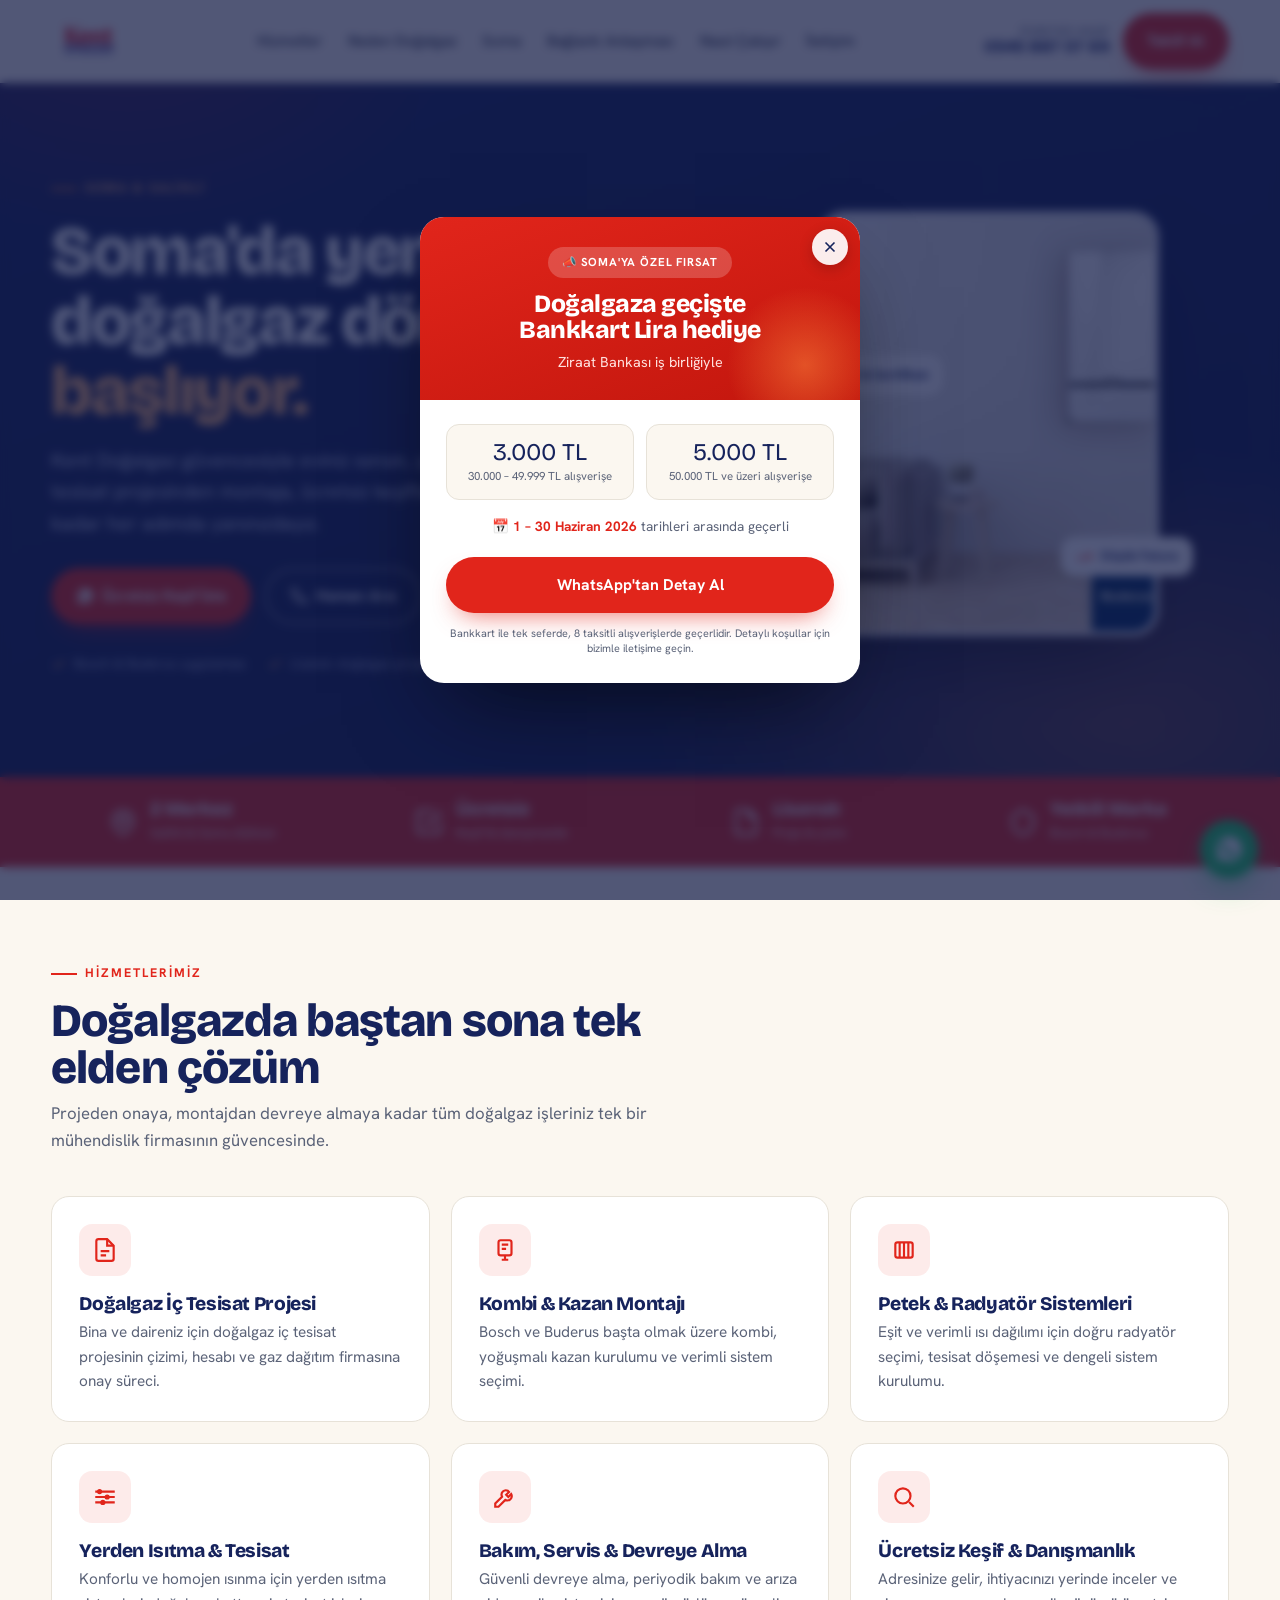
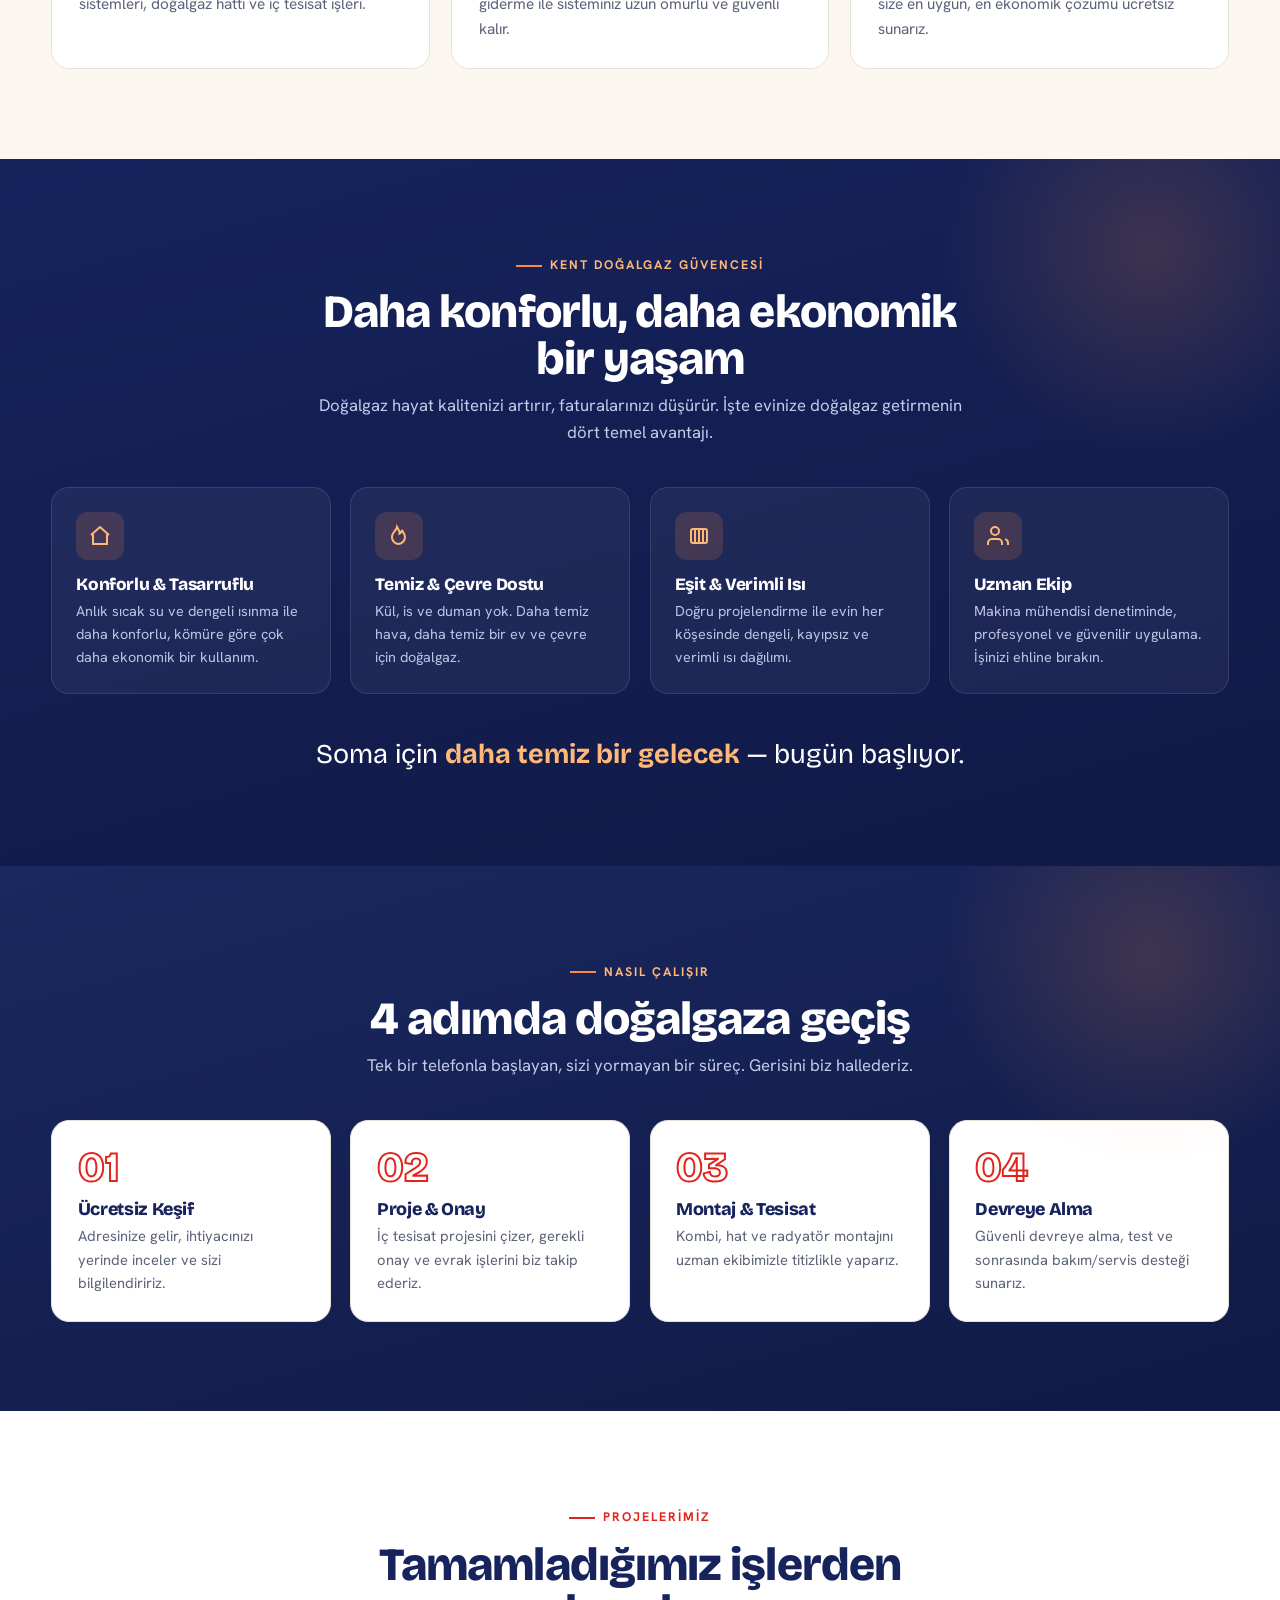
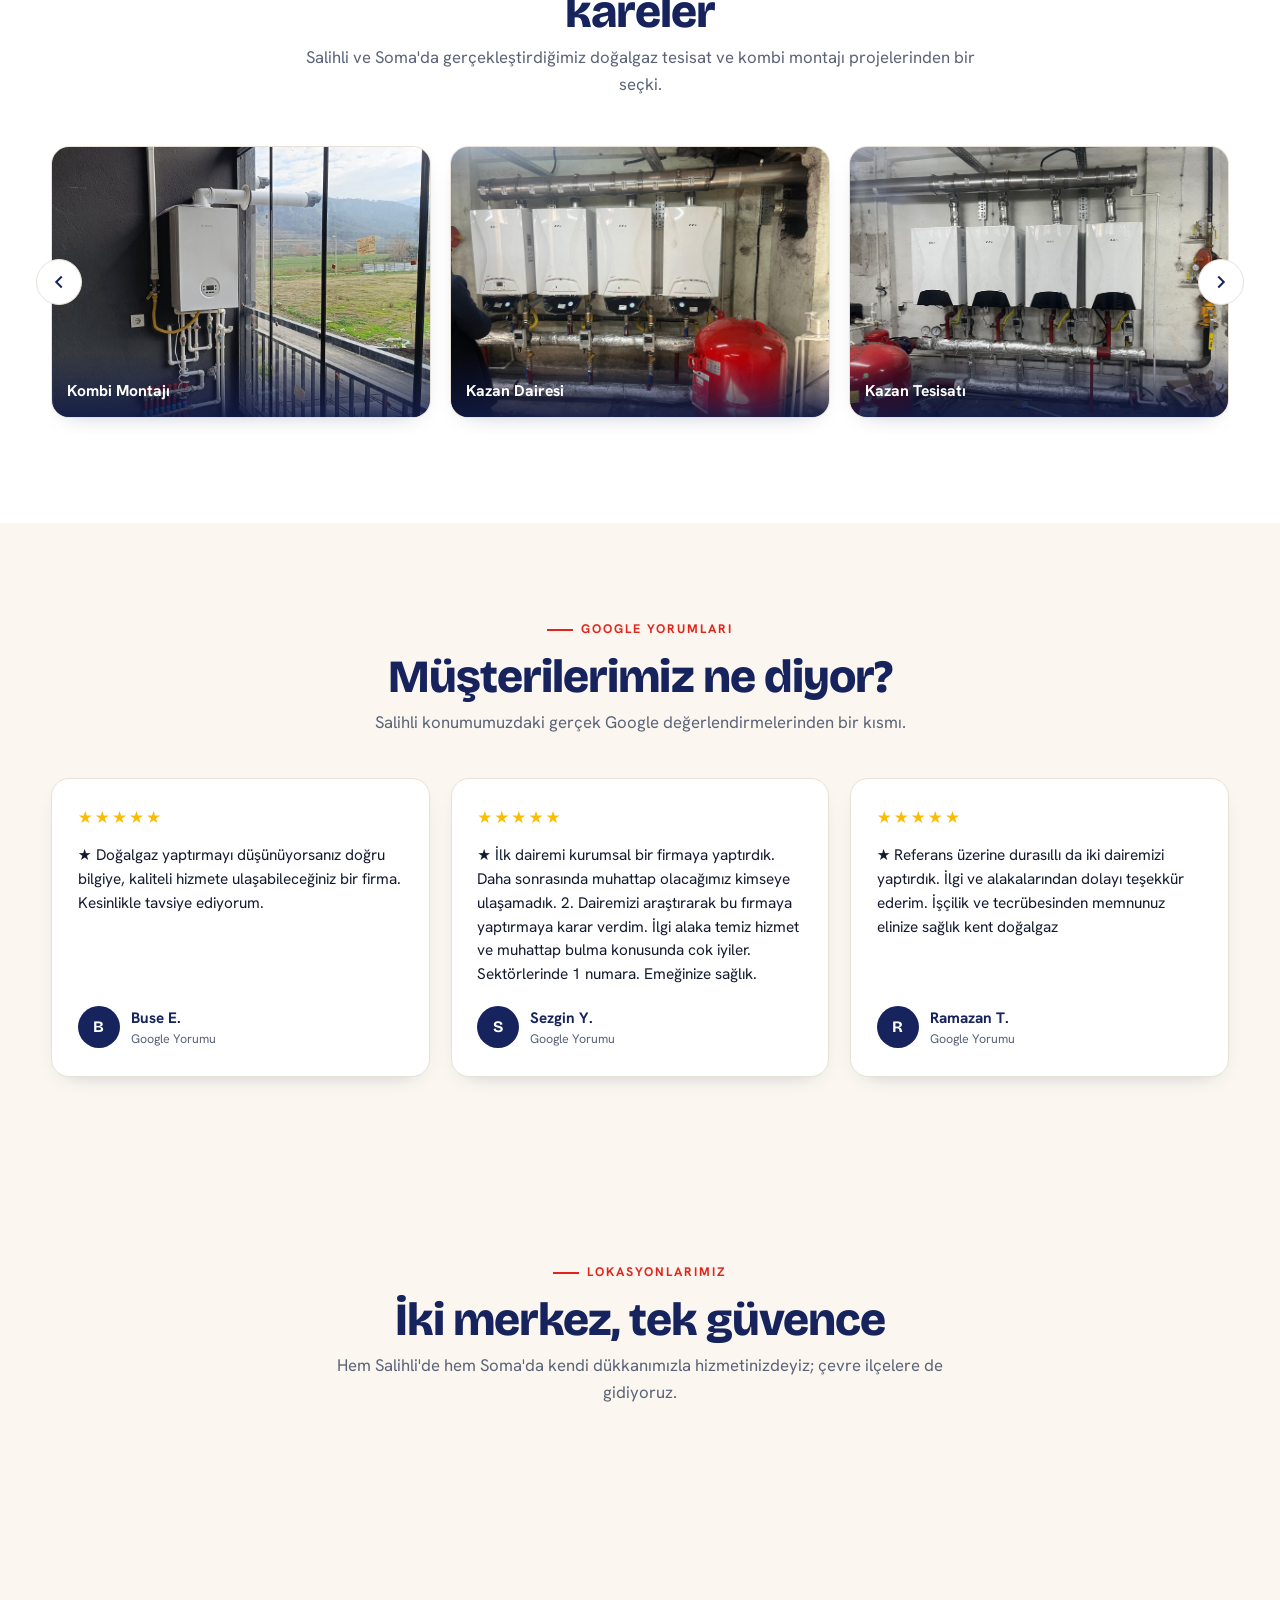
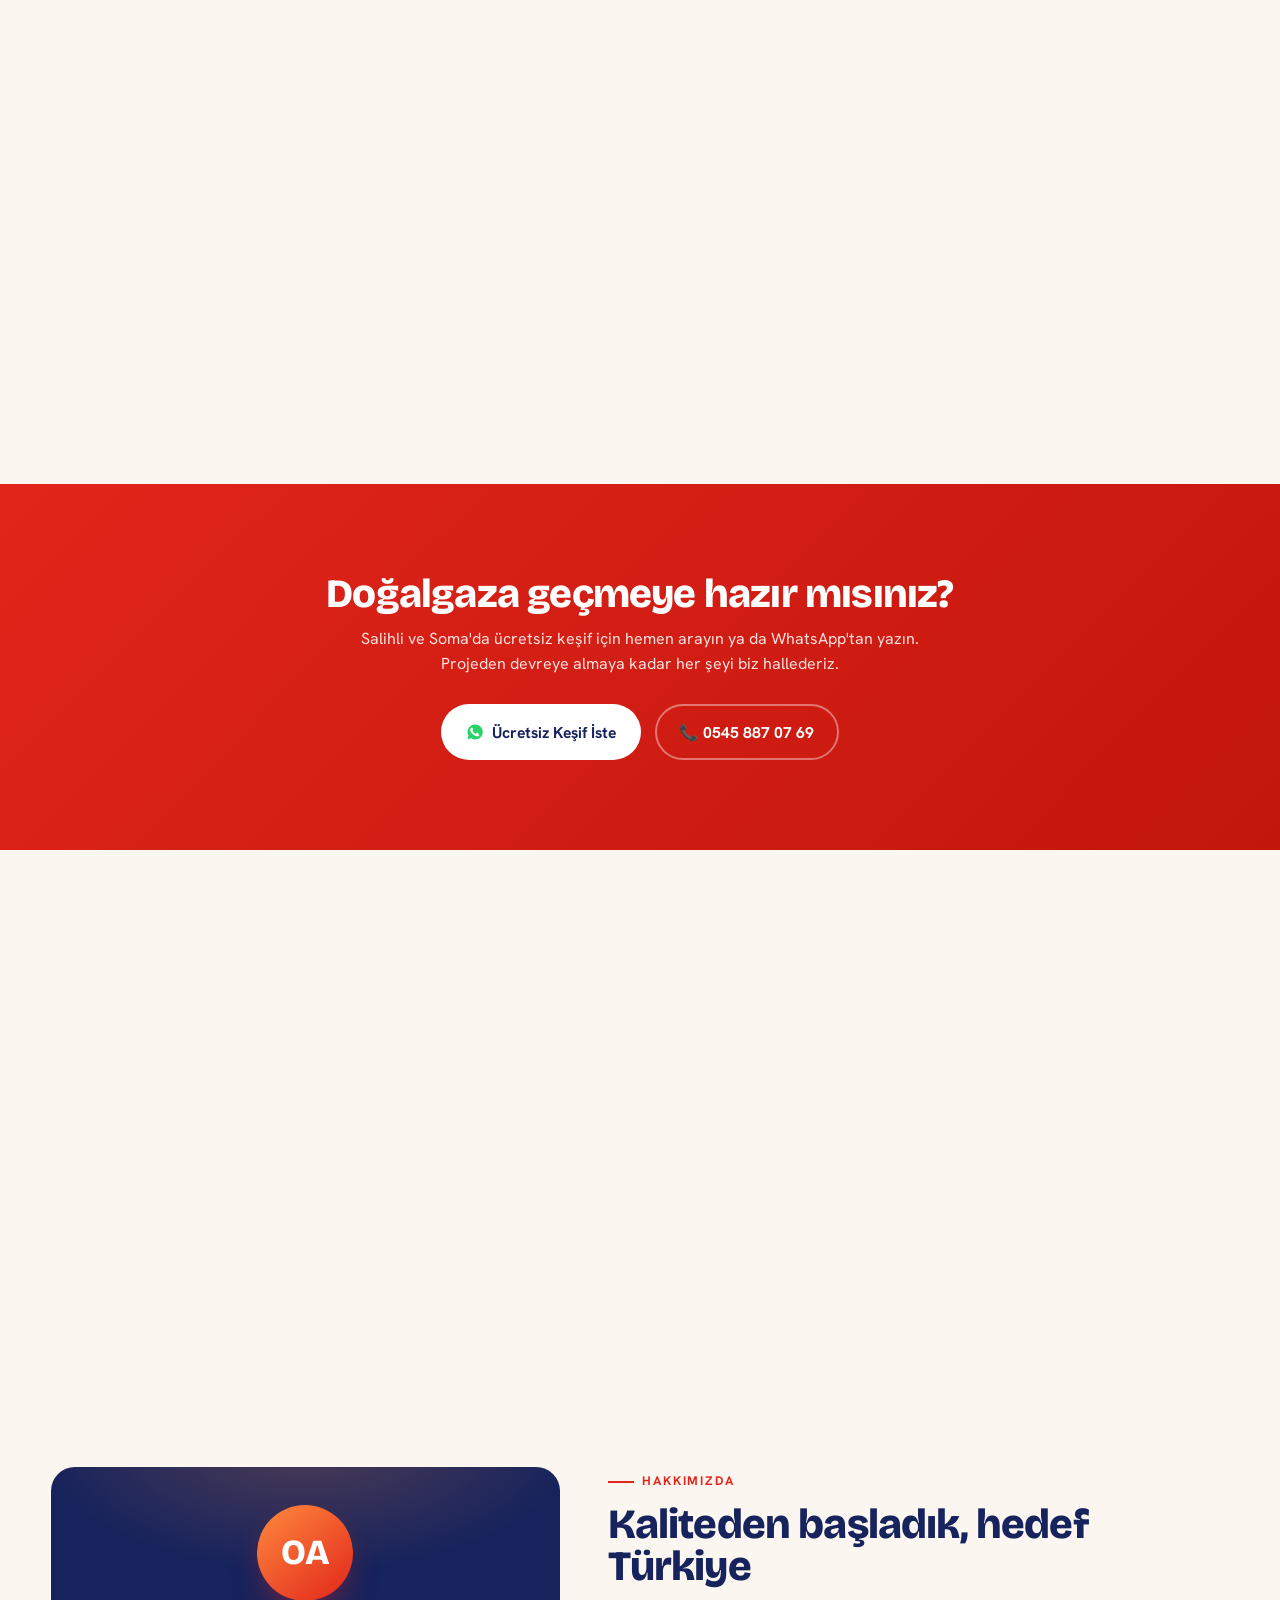
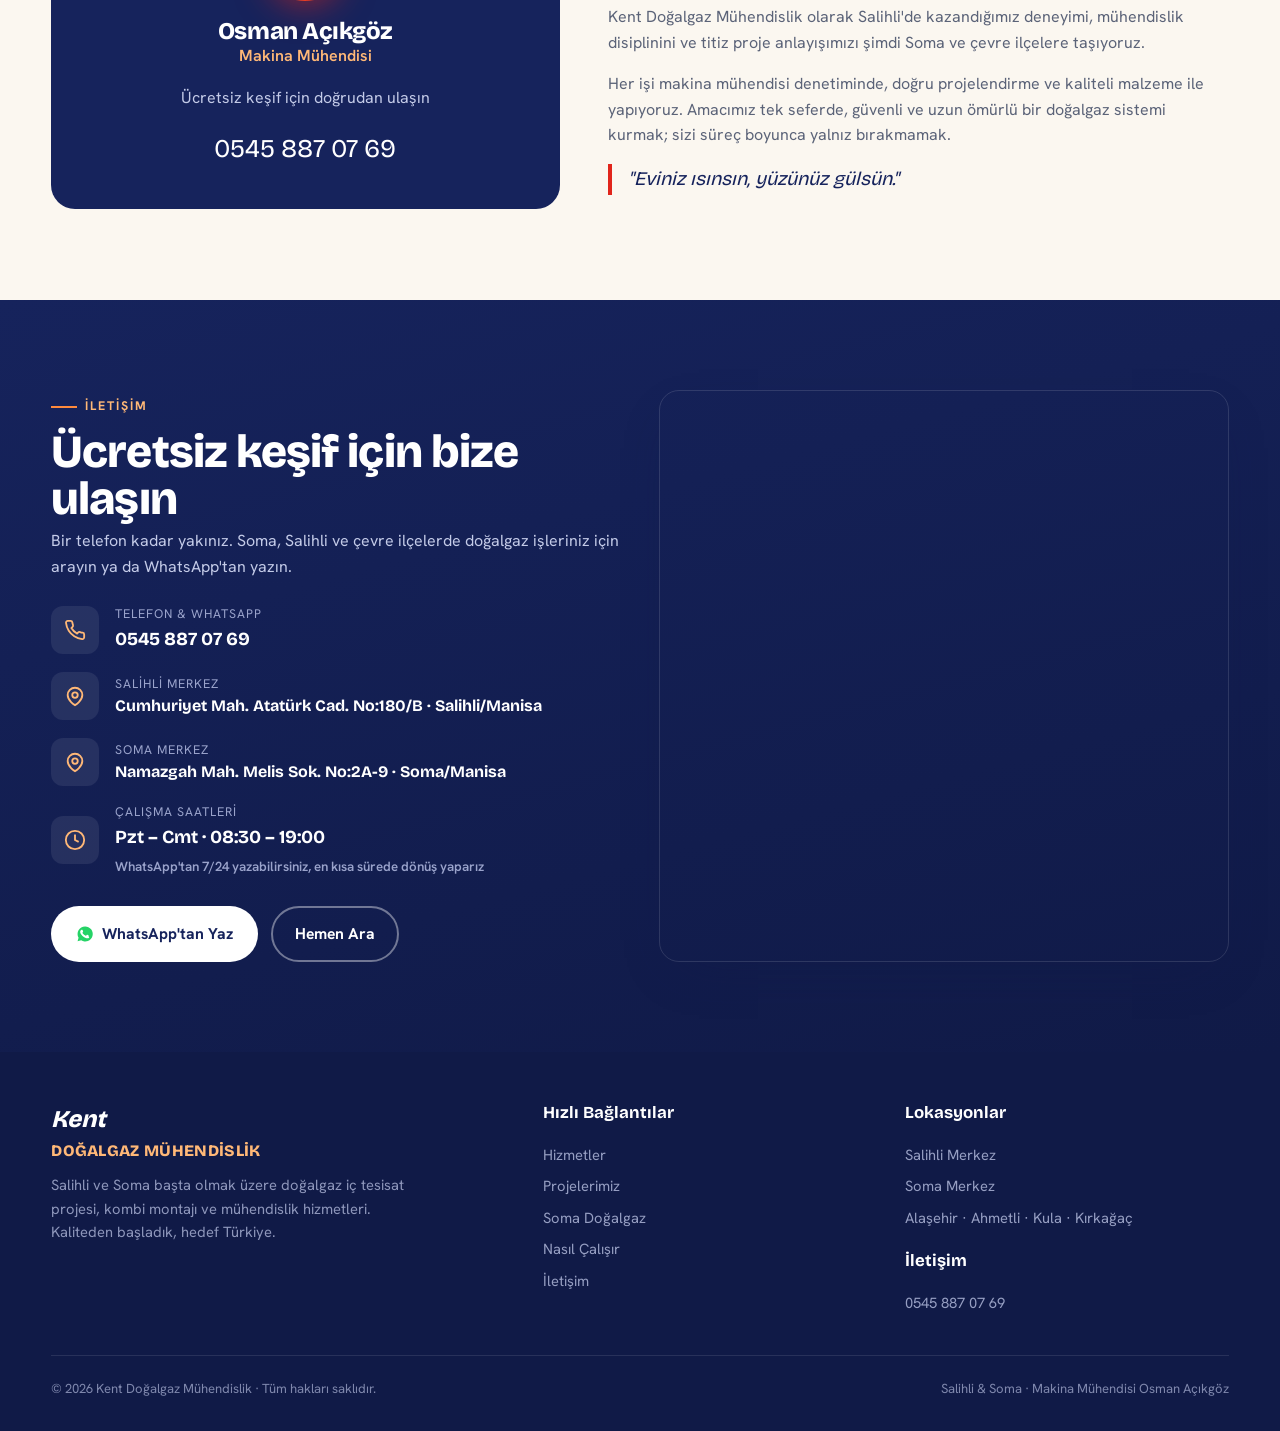
==== commit 175bf266: "Refactor hero section styles and layout" ====
--- a/index.html
+++ b/index.html
@@ -374,7 +374,13 @@
     .mobile-soma svg{width:14px;height:14px}
     .burger{display:flex;align-items:center;gap:.45rem}
     .burger .menu-label{display:none}
-    .hero{padding:2.1rem 0 2.6rem}
+    .hero{padding:2rem 0 1.4rem}
+    .hero-grid{grid-template-columns:1fr .82fr;gap:1rem;align-items:start}
+    .appliance{order:0;width:100%;margin:0}
+    .float-chip{display:none}
+    .hero h1{font-size:clamp(1.65rem,7vw,2.2rem)}
+    .hero p.lead{font-size:.98rem;margin-bottom:1.3rem}
+    .hero-cta{gap:.6rem;margin-bottom:1.3rem}
     .hero h1{font-size:clamp(2.1rem,9vw,2.7rem)}
     .nav-links.open{display:flex;flex-direction:column;position:absolute;top:100%;left:0;right:0;background:var(--cream);padding:1.2rem 6%;gap:1rem;border-bottom:1px solid var(--line);box-shadow:var(--shadow)}
     .statbar .wrap{grid-template-columns:1fr 1fr;gap:1.4rem 1rem}
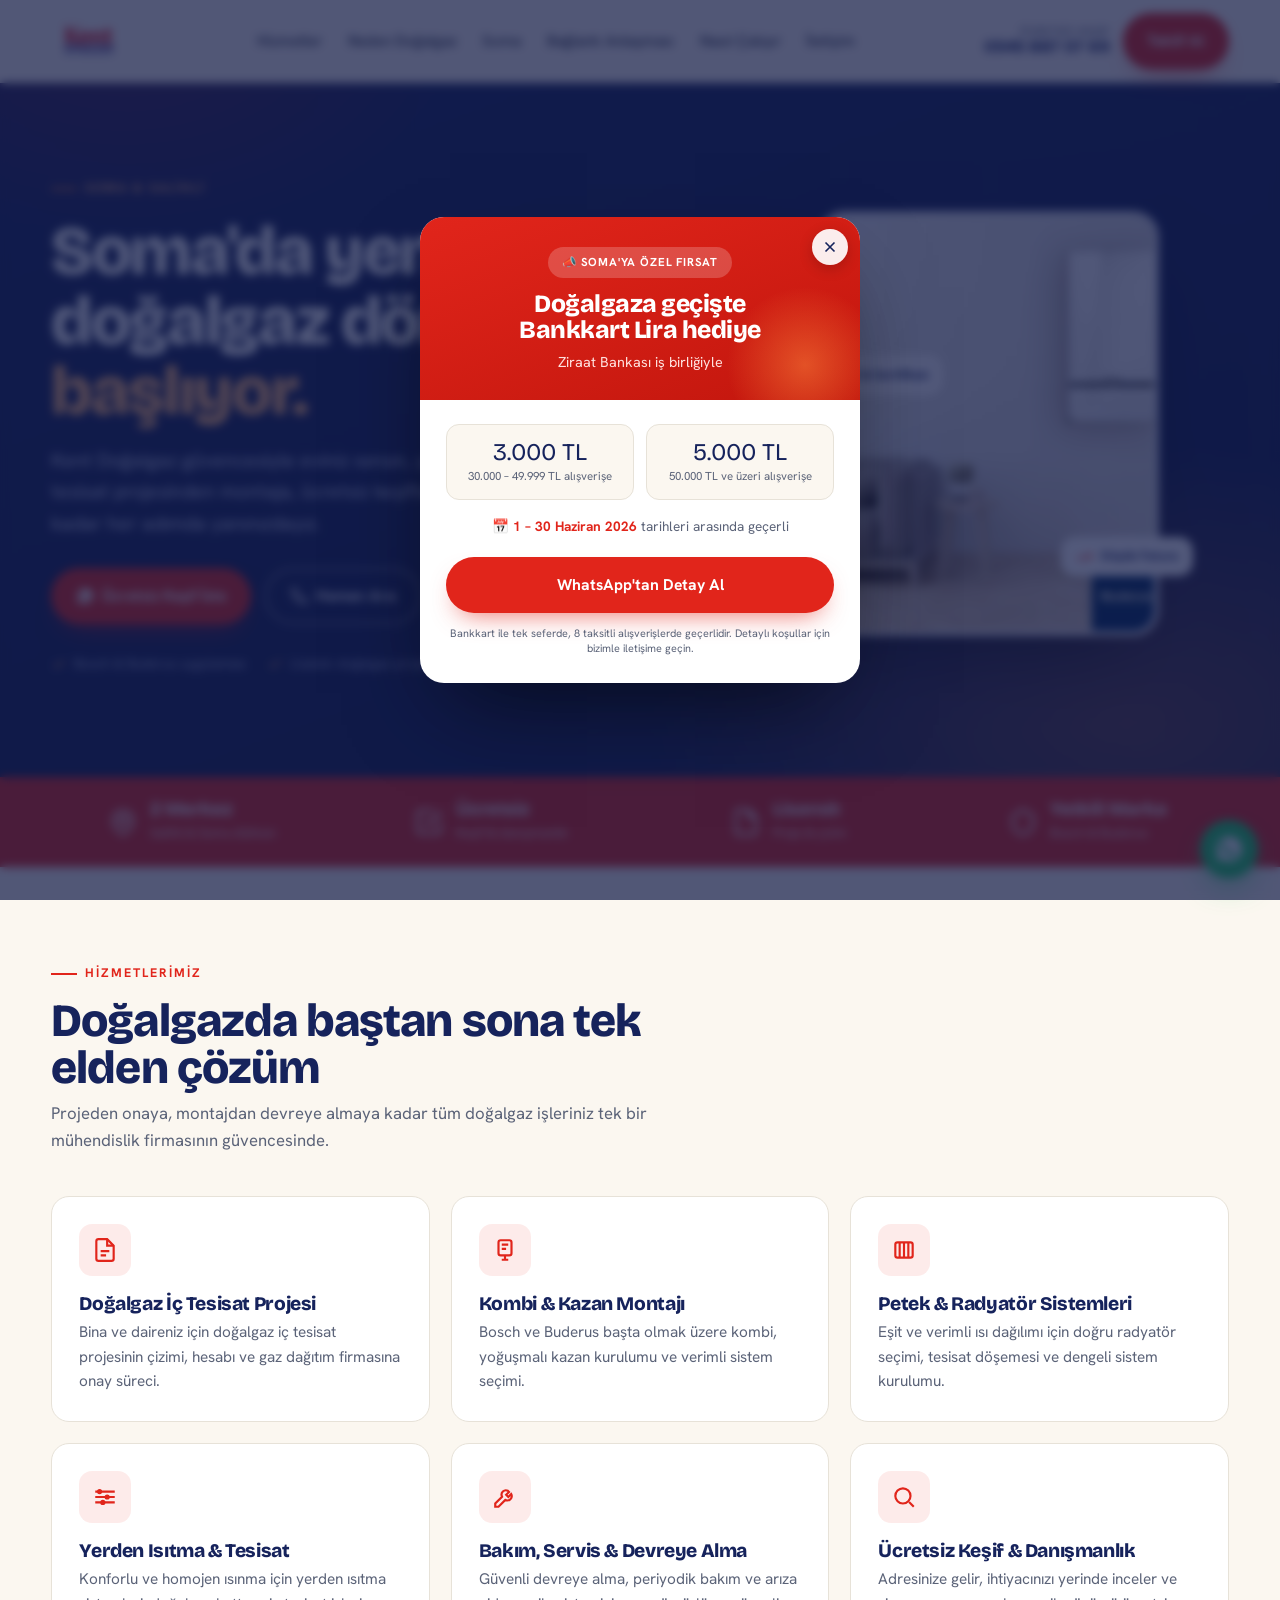
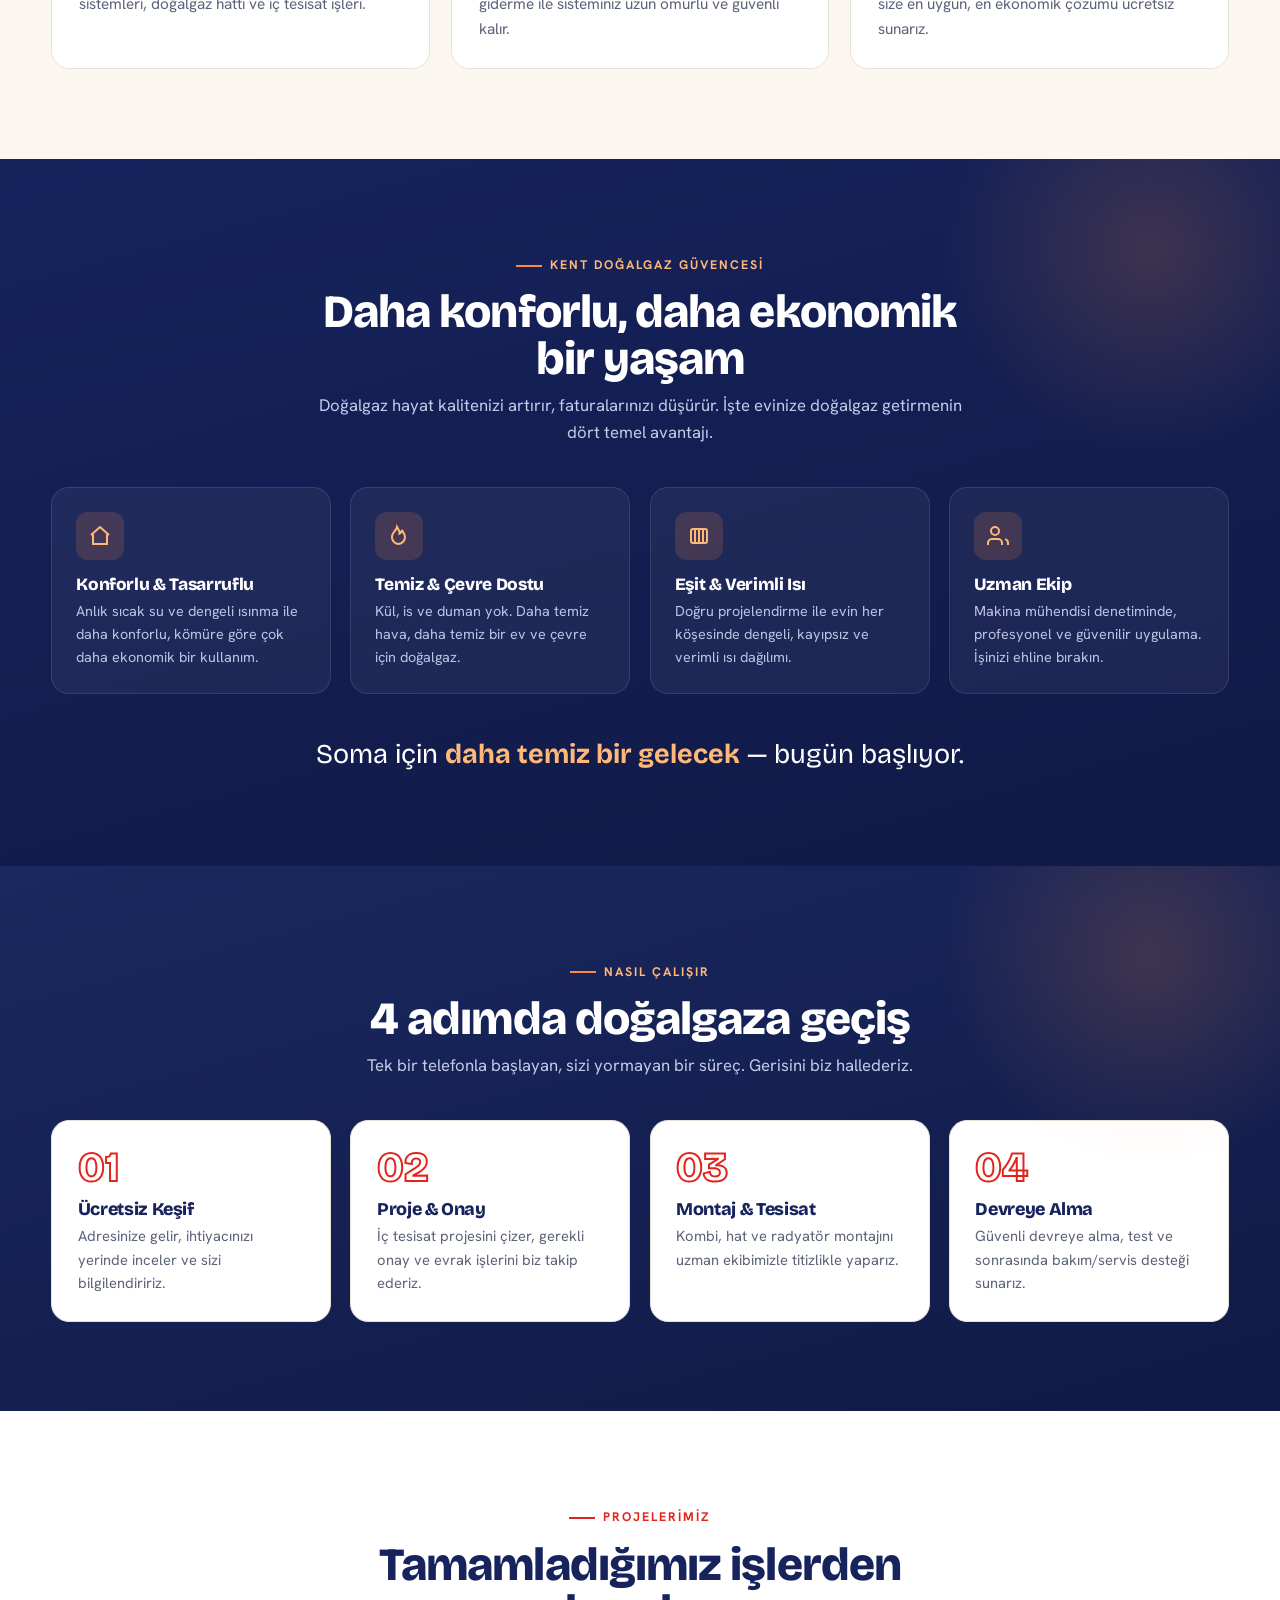
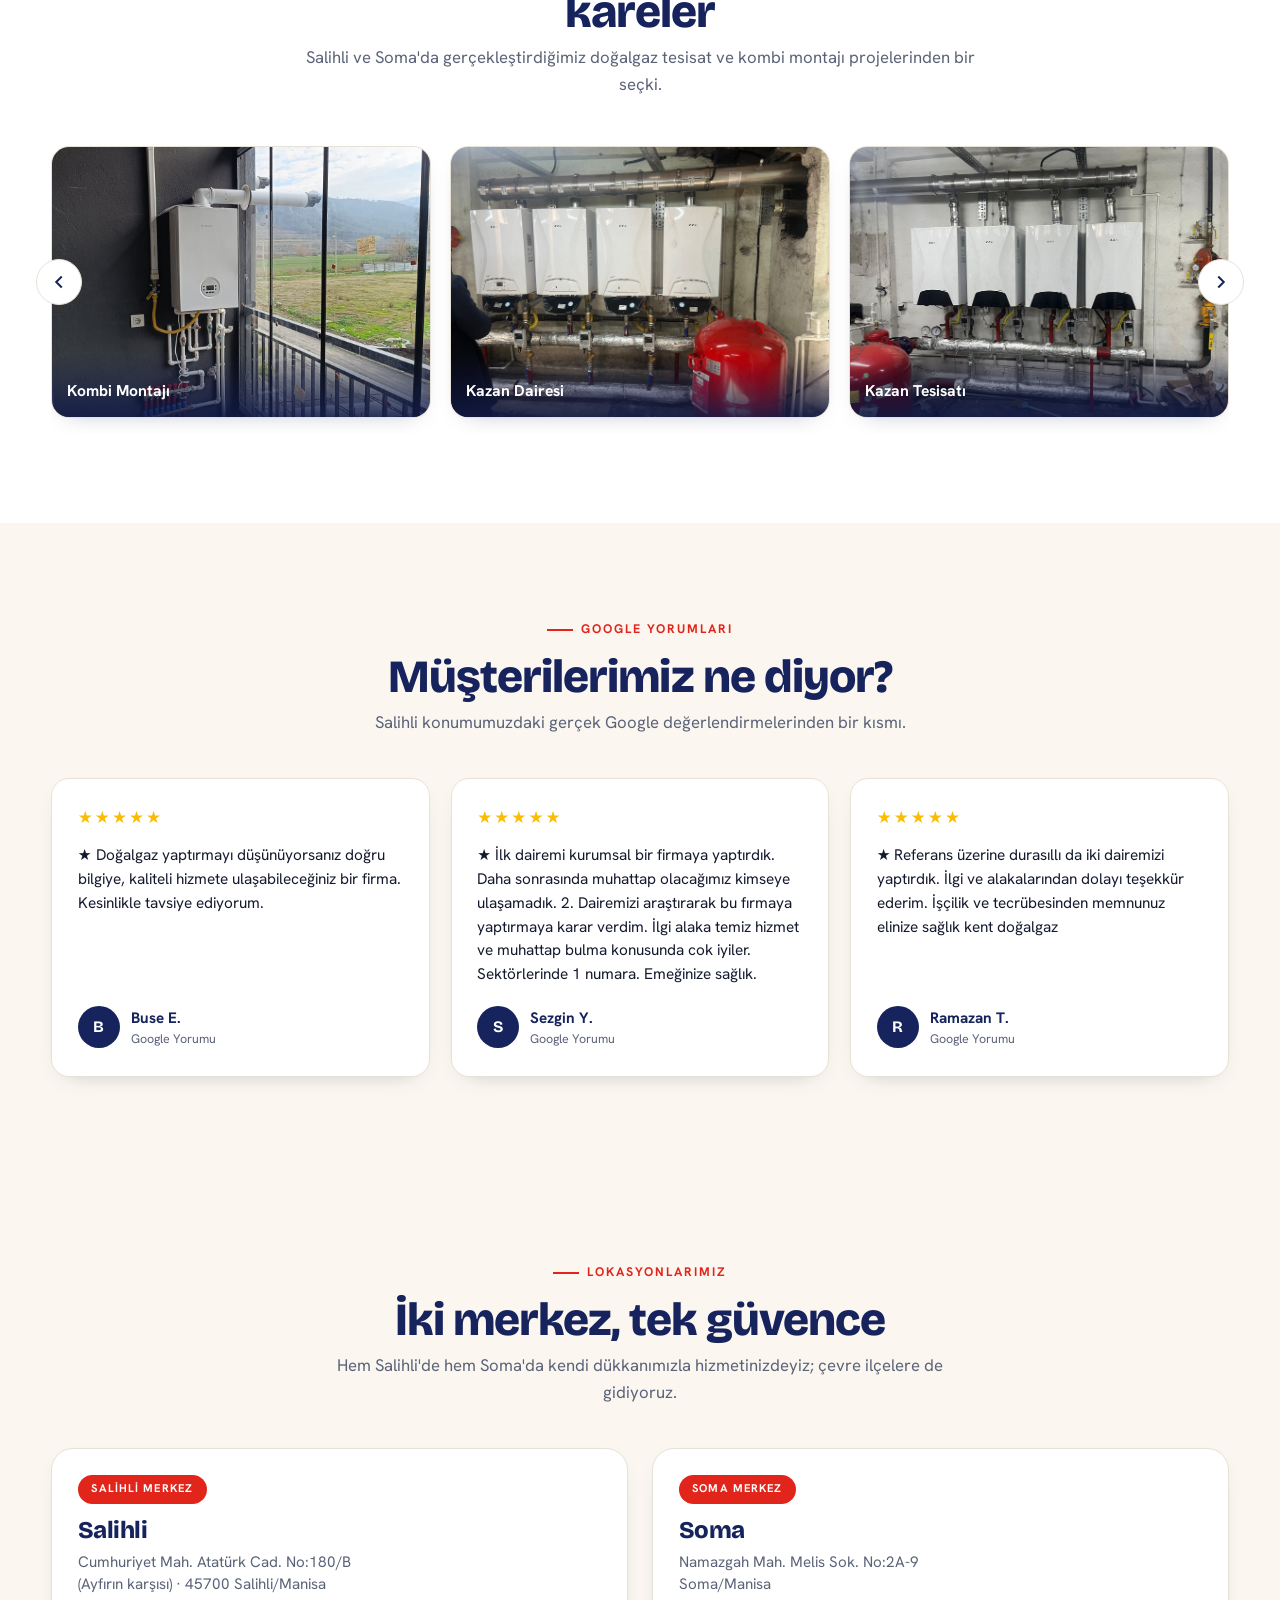
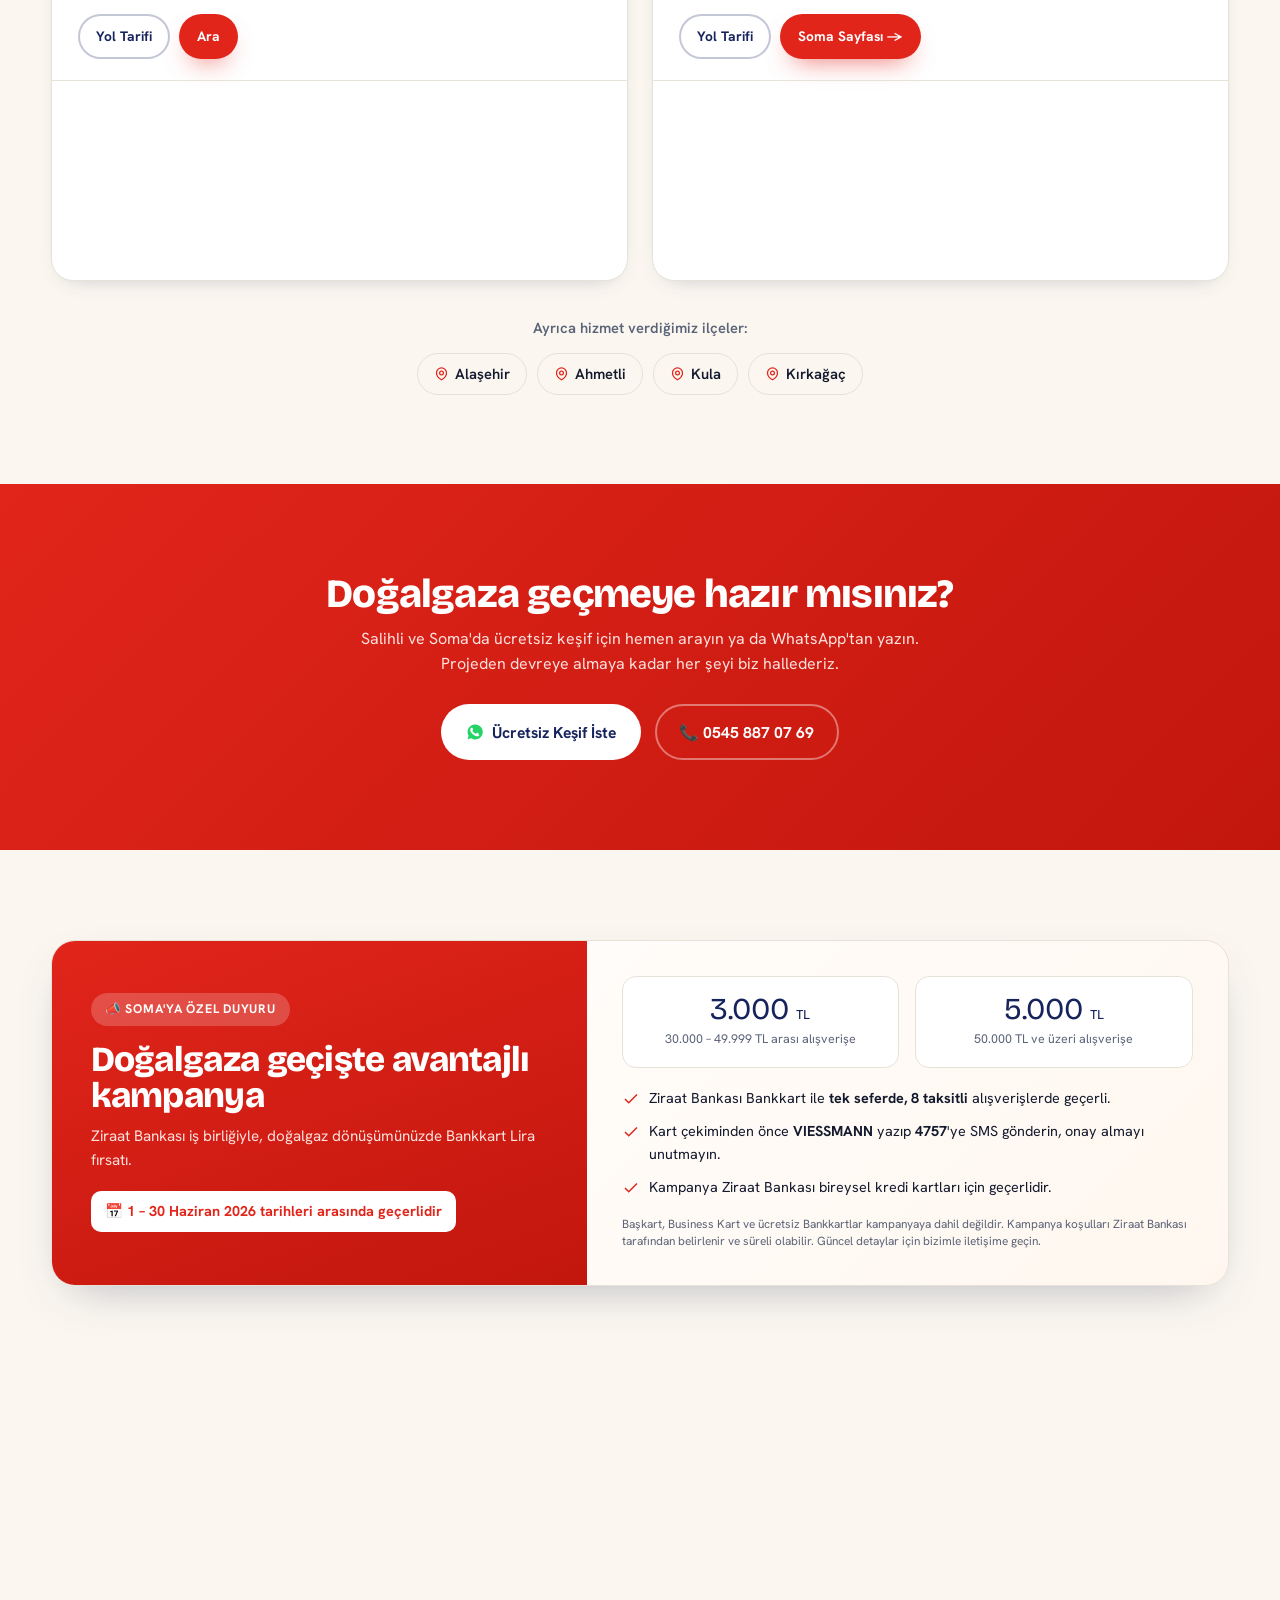
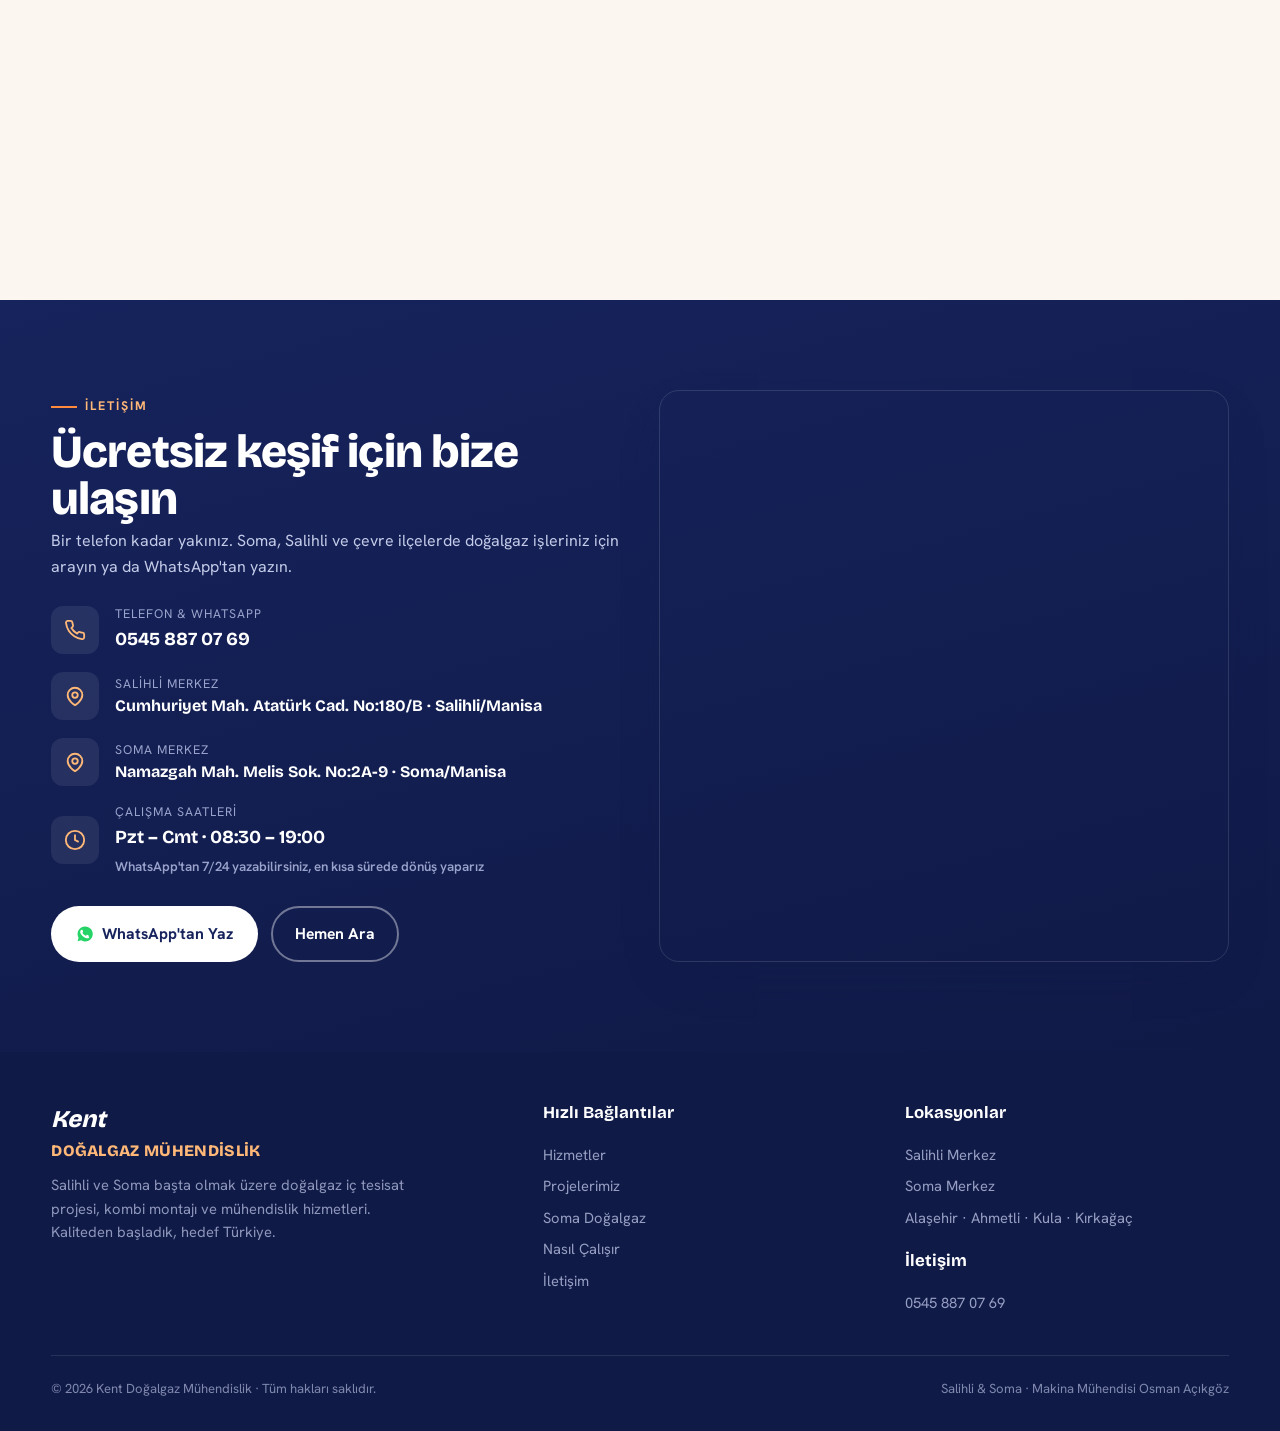
==== commit 3682b47a: "Refactor hero section layout and styles" ====
--- a/index.html
+++ b/index.html
@@ -184,7 +184,9 @@
     background-image:linear-gradient(rgba(255,255,255,.04) 1px,transparent 1px),linear-gradient(90deg,rgba(255,255,255,.04) 1px,transparent 1px);
     background-size:46px 46px;mask:radial-gradient(900px 600px at 70% 50%,#000,transparent 80%);
   }
-  .hero-grid{display:grid;grid-template-columns:1.15fr .85fr;gap:3rem;align-items:center;position:relative;z-index:2}
+  .hero-grid{display:grid;grid-template-columns:1.15fr .85fr;column-gap:3rem;row-gap:0;align-items:center;position:relative;z-index:2;grid-template-areas:"head img" "body img"}
+  .hero-head{grid-area:head}
+  .hero-body{grid-area:body}
   .hero h1{font-size:clamp(2.4rem,5.4vw,4.3rem);margin:1.1rem 0}
   .hero h1 .hl{color:var(--flame-soft);display:inline-block}
   .hero p.lead{font-size:clamp(1.02rem,1.6vw,1.22rem);color:#cdd4ee;max-width:34rem;margin-bottom:1.8rem}
@@ -195,7 +197,7 @@
 
   /* combi card */
   .appliance{
-    position:relative;justify-self:center;width:min(340px,84%);
+    position:relative;justify-self:center;width:min(340px,84%);grid-area:img;
   }
   .appliance-img{
     width:100%;aspect-ratio:4/5;object-fit:cover;border-radius:26px;display:block;
@@ -375,10 +377,10 @@
     .burger{display:flex;align-items:center;gap:.45rem}
     .burger .menu-label{display:none}
     .hero{padding:2rem 0 1.4rem}
-    .hero-grid{grid-template-columns:1fr .82fr;gap:1rem;align-items:start}
-    .appliance{order:0;width:100%;margin:0}
+    .hero-grid{grid-template-columns:1fr .8fr;column-gap:1rem;row-gap:.8rem;align-items:start;grid-template-areas:"head img" "body body"}
+    .appliance{width:100%;margin:0;align-self:center}
     .float-chip{display:none}
-    .hero h1{font-size:clamp(1.65rem,7vw,2.2rem)}
+    .hero h1{font-size:clamp(1.6rem,6.6vw,2.1rem)}
     .hero p.lead{font-size:.98rem;margin-bottom:1.3rem}
     .hero-cta{gap:.6rem;margin-bottom:1.3rem}
     .hero h1{font-size:clamp(2.1rem,9vw,2.7rem)}
@@ -528,9 +530,11 @@
 <!-- ============ HERO ============ -->
 <section class="hero">
   <div class="wrap hero-grid">
-    <div class="hero-copy">
+    <div class="hero-head">
       <span class="eyebrow light">Soma &amp; Salihli</span>
       <h1>Soma'da yeni doğalgaz dönemi <span class="hl">başlıyor.</span></h1>
+    </div>
+    <div class="hero-body">
       <p class="lead">Kent Doğalgaz güvencesiyle eviniz ısınsın, yüzünüz gülsün. İç tesisat projesinden montaja, ücretsiz keşiften devreye almaya kadar her adımda yanınızdayız.</p>
       <div class="hero-cta">
         <a href="https://wa.me/905458870769?text=Merhaba%2C%20do%C4%9Falgaz%20i%C3%A7in%20%C3%BCcretsiz%20ke%C5%9Fif%20talep%20etmek%20istiyorum." class="btn btn-red" target="_blank" rel="noopener">
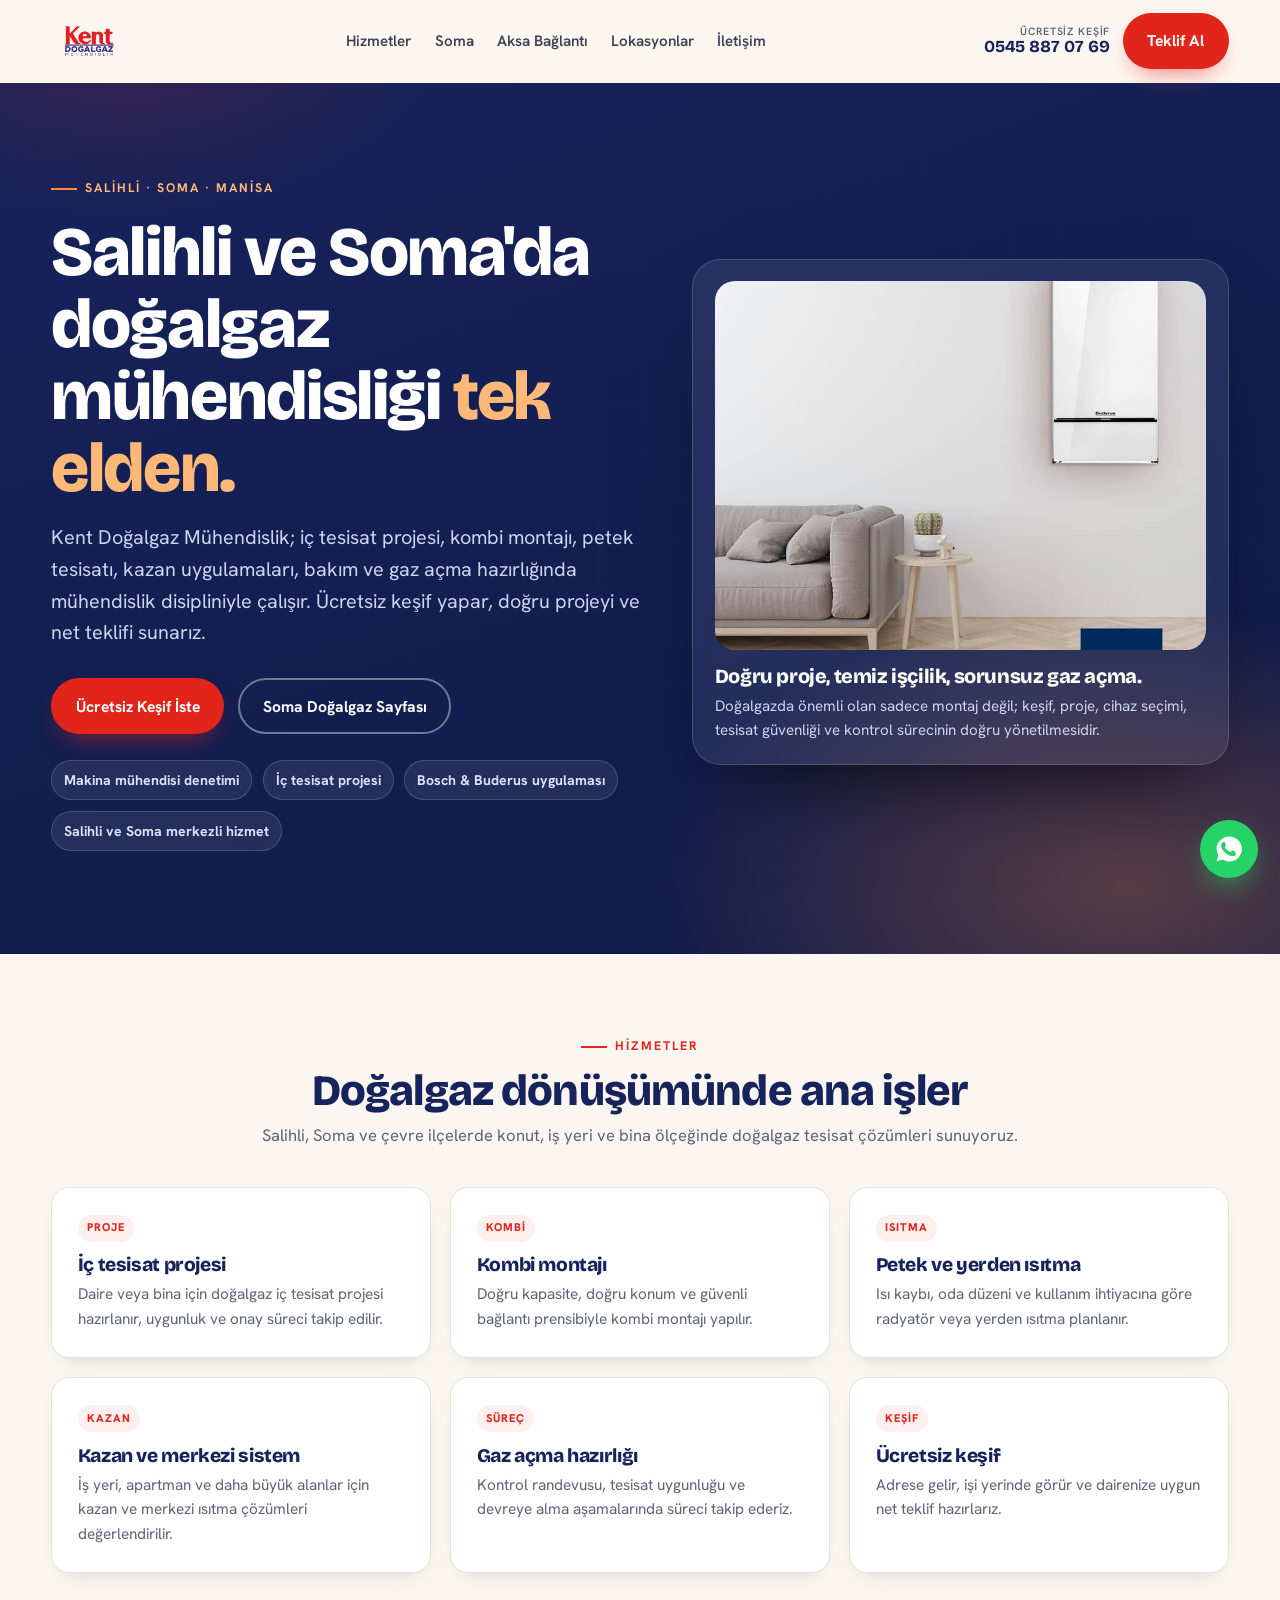
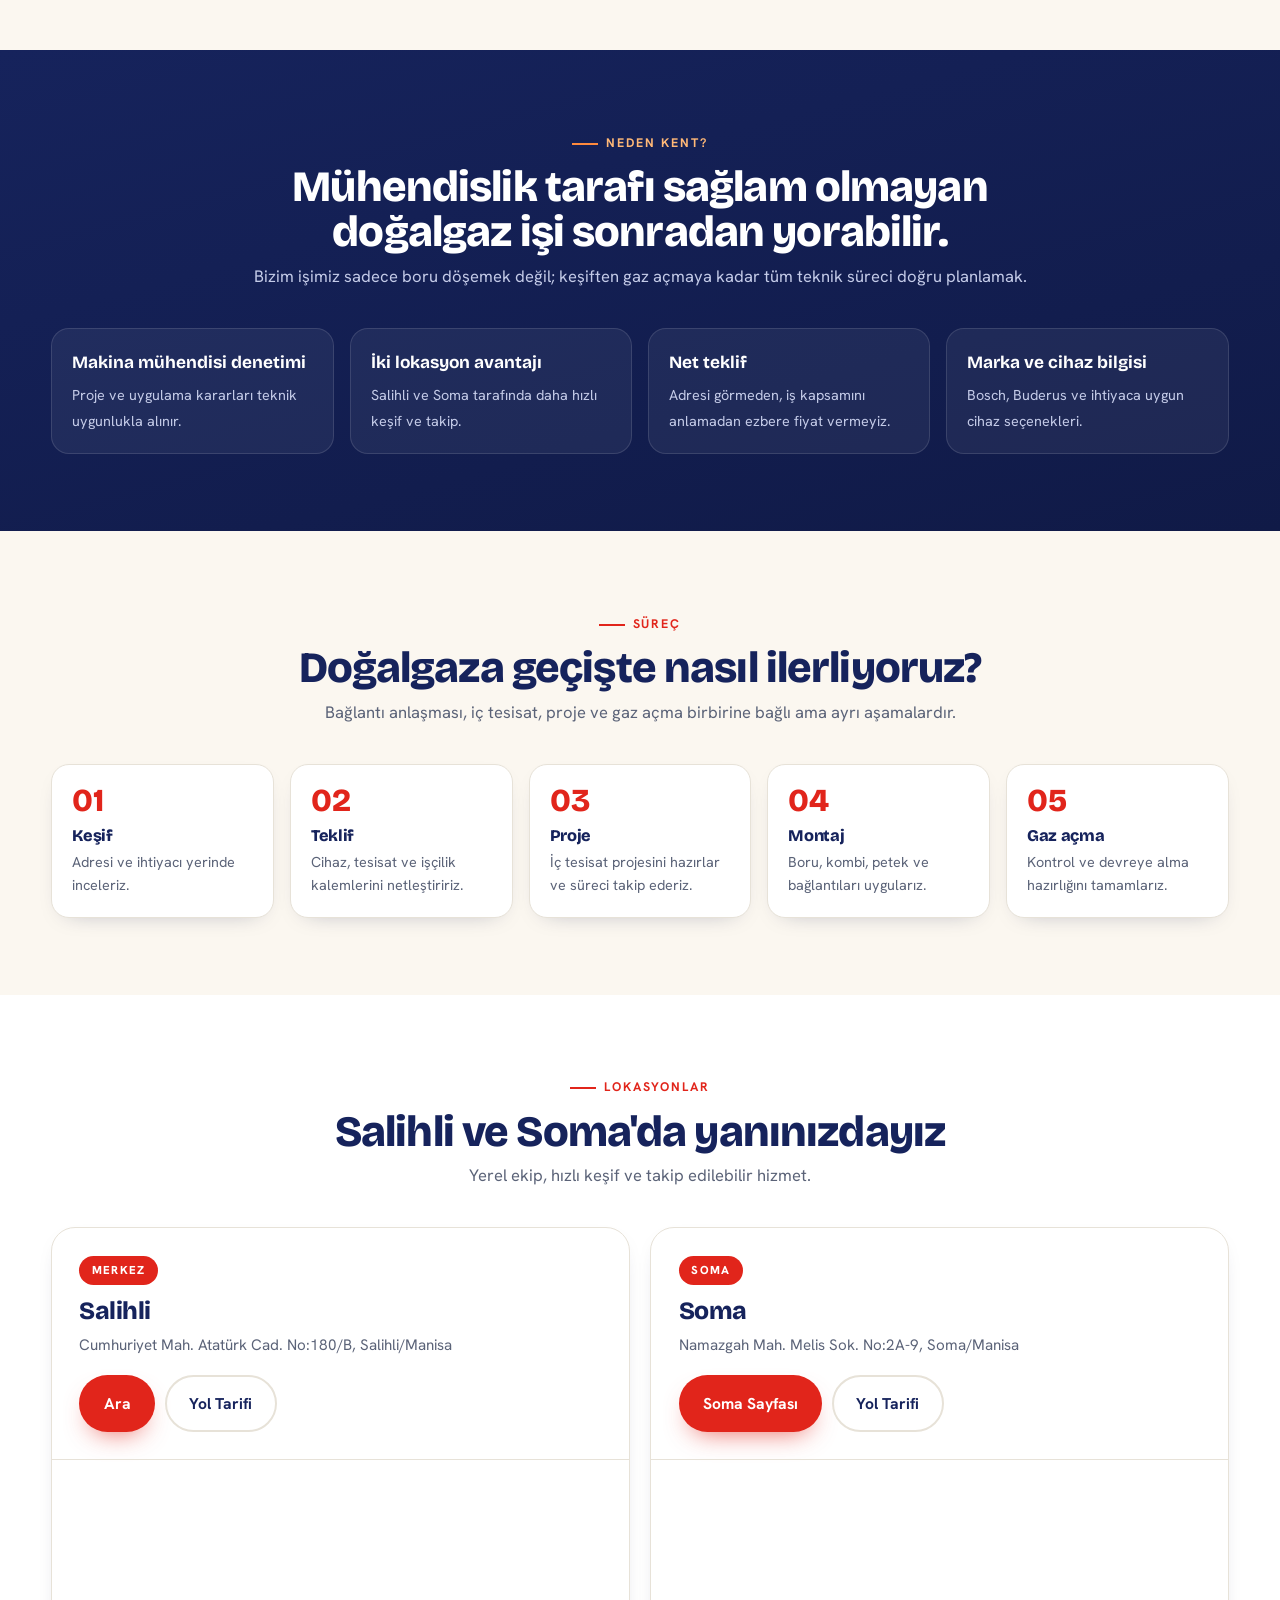
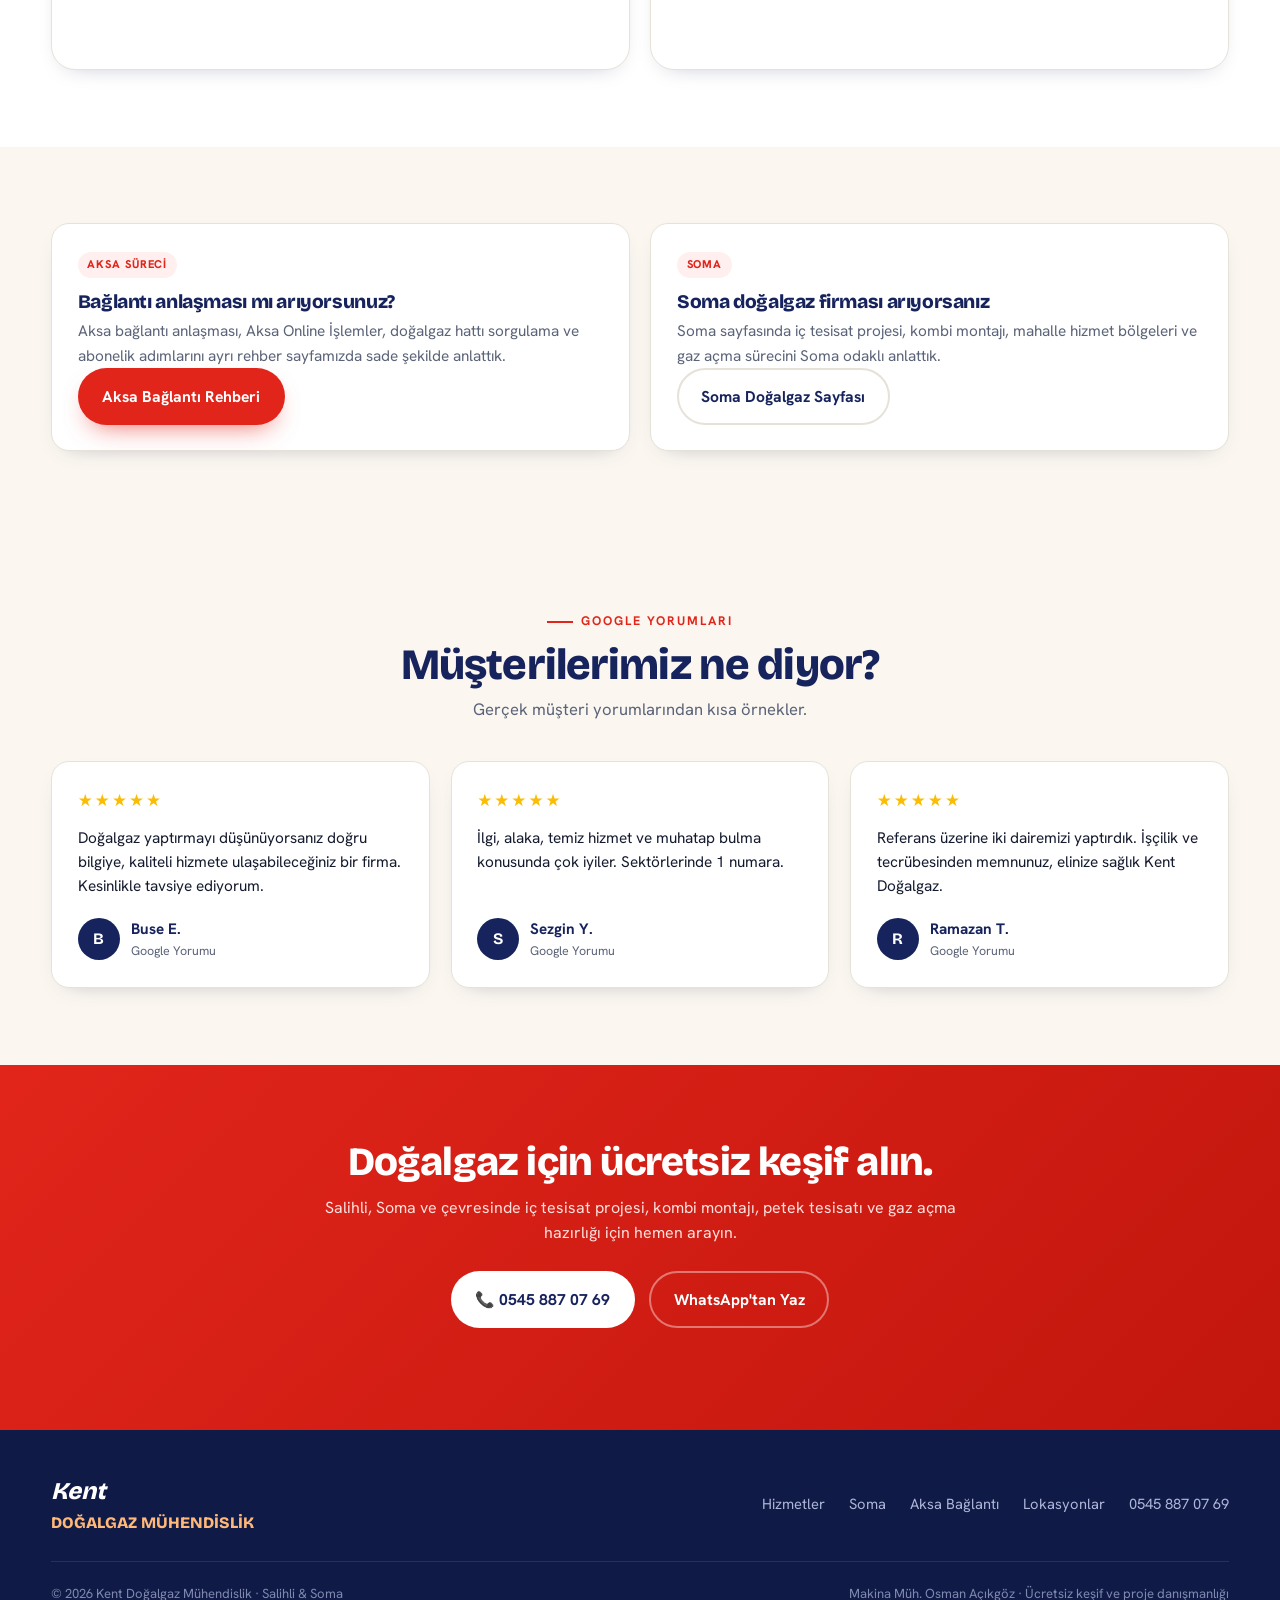
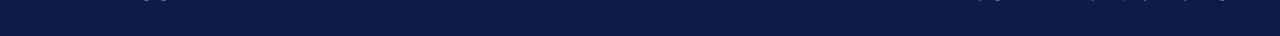
==== commit 39df8510: "Optimize homepage brand and location SEO" ====
--- a/index.html
+++ b/index.html
@@ -9,38 +9,36 @@
 <link rel="icon" type="image/png" sizes="96x96" href="/favicon-96x96.png">
 <link rel="apple-touch-icon" href="/apple-touch-icon.png">
 
-<!-- ============ SEO ============ -->
-<title>Kent Doğalgaz Mühendislik | Salihli & Soma Doğalgaz Tesisat ve Proje</title>
-<meta name="description" content="Salihli ve Soma'da doğalgaz iç tesisat projesi, proje çizimi, kombi & kazan montajı ve ücretsiz keşif. Kent Doğalgaz Mühendislik güvencesiyle eviniz ısınsın, yüzünüz gülsün." />
-<meta name="keywords" content="Soma doğalgaz, Salihli doğalgaz, doğalgaz tesisat projesi, doğalgaz mühendisi, kombi montajı, doğalgaz proje çizimi, Salihli doğalgaz firması, Soma doğalgaz dönüşümü, Alaşehir Ahmetli Kula Kırkağaç doğalgaz" />
+<title>Kent Doğalgaz Mühendislik | Salihli ve Soma Doğalgaz Tesisat</title>
+<meta name="description" content="Kent Doğalgaz Mühendislik; Salihli ve Soma'da doğalgaz iç tesisat projesi, kombi montajı, petek tesisatı, kazan, bakım ve ücretsiz keşif hizmeti sunar." />
+<meta name="keywords" content="Kent Doğalgaz Mühendislik, Salihli doğalgaz, Soma doğalgaz, doğalgaz iç tesisat projesi, doğalgaz tesisat firması, kombi montajı, petek tesisatı, Manisa doğalgaz" />
 <meta name="author" content="Kent Doğalgaz Mühendislik" />
 <meta name="robots" content="index, follow" />
 <meta name="theme-color" content="#16235C" />
 <link rel="canonical" href="https://kentmekanikdogalgaz.com/" />
 
-<!-- ============ Open Graph ============ -->
 <meta property="og:type" content="website" />
 <meta property="og:locale" content="tr_TR" />
-<meta property="og:title" content="Kent Doğalgaz Mühendislik | Salihli & Soma" />
-<meta property="og:description" content="Soma'da yeni doğalgaz dönemi başlıyor. İç tesisat projesi, montaj ve ücretsiz keşif Kent Doğalgaz güvencesiyle." />
+<meta property="og:title" content="Kent Doğalgaz Mühendislik | Salihli ve Soma" />
+<meta property="og:description" content="Salihli ve Soma'da doğalgaz iç tesisat projesi, kombi montajı, petek tesisatı ve ücretsiz keşif." />
 <meta property="og:site_name" content="Kent Doğalgaz Mühendislik" />
 <meta property="og:url" content="https://kentmekanikdogalgaz.com/" />
 
-<!-- ============ JSON-LD: Local Business (Google için) ============ -->
 <script type="application/ld+json">
 {
   "@context": "https://schema.org",
   "@type": "HVACBusiness",
+  "@id": "https://kentmekanikdogalgaz.com/#business",
   "name": "Kent Doğalgaz Mühendislik",
-  "description": "Salihli ve Soma başta olmak üzere doğalgaz iç tesisat projesi, proje çizimi, kombi ve kazan montajı, bakım ve ücretsiz keşif hizmetleri.",
+  "url": "https://kentmekanikdogalgaz.com/",
   "telephone": "+90-545-887-07-69",
+  "priceRange": "₺₺",
   "slogan": "Eviniz ısınsın, yüzünüz gülsün.",
+  "description": "Salihli ve Soma'da doğalgaz iç tesisat projesi, kombi montajı, petek tesisatı, kazan, bakım ve ücretsiz keşif hizmetleri.",
   "founder": { "@type": "Person", "name": "Osman Açıkgöz", "jobTitle": "Makina Mühendisi" },
-  "priceRange": "₺₺",
-  "url": "https://kentmekanikdogalgaz.com/",
   "address": {
     "@type": "PostalAddress",
-    "streetAddress": "Cumhuriyet Mah. Atatürk Cad. No:180/B (Ayfırın karşısı)",
+    "streetAddress": "Cumhuriyet Mah. Atatürk Cad. No:180/B",
     "addressLocality": "Salihli",
     "addressRegion": "Manisa",
     "postalCode": "45700",
@@ -54,29 +52,46 @@
     { "@type": "City", "name": "Kula" },
     { "@type": "City", "name": "Kırkağaç" }
   ],
+  "department": [
+    {
+      "@type": "HVACBusiness",
+      "name": "Kent Doğalgaz Mühendislik - Soma",
+      "url": "https://kentmekanikdogalgaz.com/soma",
+      "telephone": "+90-545-887-07-69",
+      "address": {
+        "@type": "PostalAddress",
+        "streetAddress": "Namazgah Mah. Melis Sok. No:2A-9",
+        "addressLocality": "Soma",
+        "addressRegion": "Manisa",
+        "addressCountry": "TR"
+      }
+    }
+  ],
+  "hasOfferCatalog": {
+    "@type": "OfferCatalog",
+    "name": "Doğalgaz Hizmetleri",
+    "itemListElement": [
+      { "@type": "Offer", "itemOffered": { "@type": "Service", "name": "Doğalgaz iç tesisat projesi" } },
+      { "@type": "Offer", "itemOffered": { "@type": "Service", "name": "Kombi montajı" } },
+      { "@type": "Offer", "itemOffered": { "@type": "Service", "name": "Petek tesisatı" } },
+      { "@type": "Offer", "itemOffered": { "@type": "Service", "name": "Kazan ve yerden ısıtma" } }
+    ]
+  },
   "openingHours": "Mo-Sa 08:30-19:00"
 }
 </script>
 
-<!-- JSON-LD: Soma şubesi -->
 <script type="application/ld+json">
 {
   "@context": "https://schema.org",
-  "@type": "HVACBusiness",
-  "name": "Kent Doğalgaz Mühendislik – Soma",
-  "description": "Soma'da doğalgaz iç tesisat projesi, kombi montajı, abonelik desteği ve ücretsiz keşif.",
-  "telephone": "+90-545-887-07-69",
-  "url": "https://kentmekanikdogalgaz.com/soma",
-  "branchOf": { "@type": "HVACBusiness", "name": "Kent Doğalgaz Mühendislik" },
-  "address": {
-    "@type": "PostalAddress",
-    "streetAddress": "Namazgah Mah. Melis Sok. No:2A-9",
-    "addressLocality": "Soma",
-    "addressRegion": "Manisa",
-    "addressCountry": "TR"
-  },
-  "areaServed": { "@type": "City", "name": "Soma" },
-  "openingHours": "Mo-Sa 08:30-19:00"
+  "@type": "WebSite",
+  "name": "Kent Doğalgaz Mühendislik",
+  "url": "https://kentmekanikdogalgaz.com/",
+  "potentialAction": {
+    "@type": "SearchAction",
+    "target": "https://kentmekanikdogalgaz.com/?q={search_term_string}",
+    "query-input": "required name=search_term_string"
+  }
 }
 </script>
 
@@ -85,929 +100,152 @@
 <link href="https://fonts.googleapis.com/css2?family=Bricolage+Grotesque:opsz,wght@12..96,400;12..96,600;12..96,700;12..96,800&family=Hanken+Grotesk:wght@400;500;600;700&display=swap" rel="stylesheet">
 
 <style>
-  :root{
-    --navy:#16235C;
-    --navy-800:#101a47;
-    --navy-700:#1f2f73;
-    --red:#E1251B;
-    --red-600:#c2160d;
-    --flame:#FF8A3D;
-    --flame-soft:#ffb877;
-    --cream:#FBF7F0;
-    --paper:#ffffff;
-    --ink:#141A2E;
-    --muted:#5b6378;
-    --line:#e7e2d8;
-    --shadow:0 18px 50px -22px rgba(16,26,71,.35);
-    --shadow-sm:0 8px 24px -16px rgba(16,26,71,.4);
-    --r:18px;
-  }
-  *{box-sizing:border-box;margin:0;padding:0}
-  html{scroll-behavior:smooth}
-  body{
-    font-family:"Hanken Grotesk",system-ui,sans-serif;
-    color:var(--ink);
-    background:var(--cream);
-    line-height:1.6;
-    -webkit-font-smoothing:antialiased;
-    overflow-x:hidden;
-  }
-  h1,h2,h3,.display{font-family:"Bricolage Grotesque",sans-serif;line-height:1.02;letter-spacing:-.02em;font-weight:800}
-  a{color:inherit;text-decoration:none}
-  img{max-width:100%}
-  .wrap{width:min(1180px,92%);margin-inline:auto}
-  section{position:relative}
-  .eyebrow{
-    display:inline-flex;align-items:center;gap:.5rem;
-    font-size:.78rem;font-weight:700;letter-spacing:.16em;text-transform:uppercase;
-    color:var(--red);
-  }
-  .eyebrow::before{content:"";width:26px;height:2px;background:var(--red);display:inline-block}
-  .eyebrow.light{color:var(--flame-soft)}
-  .eyebrow.light::before{background:var(--flame)}
-
-  /* ---------- Buttons ---------- */
-  .btn{
-    display:inline-flex;align-items:center;gap:.55rem;
-    font-weight:700;font-size:.98rem;padding:.85rem 1.4rem;border-radius:100px;
-    transition:transform .2s ease, box-shadow .25s ease, background .2s ease;
-    cursor:pointer;border:2px solid transparent;white-space:nowrap;
-  }
-  .btn svg{width:18px;height:18px}
-  .btn-red{background:var(--red);color:#fff;box-shadow:0 12px 26px -12px rgba(225,37,27,.7)}
-  .btn-red:hover{background:var(--red-600);transform:translateY(-2px)}
-  .btn-ghost{background:transparent;color:var(--navy);border-color:rgba(22,35,92,.25)}
-  .btn-ghost:hover{border-color:var(--navy);transform:translateY(-2px)}
-  .btn-light{background:#fff;color:var(--navy)}
-  .btn-light:hover{transform:translateY(-2px);box-shadow:var(--shadow-sm)}
-  .btn-outline-light{background:transparent;color:#fff;border-color:rgba(255,255,255,.4)}
-  .btn-outline-light:hover{border-color:#fff;background:rgba(255,255,255,.08)}
-
-  /* ---------- Header ---------- */
-  header{
-    position:sticky;top:0;z-index:60;
-    background:rgba(251,247,240,.82);backdrop-filter:blur(12px);
-    border-bottom:1px solid transparent;transition:.3s;
-  }
-  header.scrolled{border-color:var(--line);box-shadow:0 6px 20px -16px rgba(0,0,0,.4)}
-  .nav{display:flex;align-items:center;justify-content:space-between;padding:.8rem 0;gap:1rem}
-  .logo{display:flex;flex-direction:column;line-height:.9;user-select:none}
-  .logo-img{height:54px;width:auto;display:block}
-  @media(max-width:680px){.logo-img{height:44px}}
-  .logo .l1{font-family:"Bricolage Grotesque";font-weight:800;font-size:1.5rem;color:var(--red);font-style:italic;letter-spacing:-.03em}
-  .logo .bar{height:3px;background:var(--navy);width:100%;margin:2px 0;border-radius:2px}
-  .logo .l2{font-family:"Bricolage Grotesque";font-weight:800;font-size:.92rem;color:var(--navy);letter-spacing:.02em}
-  .logo .l3{font-size:.56rem;font-weight:700;color:var(--navy);letter-spacing:.34em;margin-top:1px}
-  .nav-links{display:flex;gap:1.6rem;align-items:center}
-  .nav-links a{font-weight:600;font-size:.95rem;color:var(--ink);opacity:.82;transition:.2s;position:relative}
-  .nav-links a:hover{opacity:1;color:var(--red)}
-  .nav-cta{display:flex;align-items:center;gap:.8rem}
-  .nav-phone{display:flex;flex-direction:column;align-items:flex-end;line-height:1.1}
-  .nav-phone span{font-size:.66rem;color:var(--muted);font-weight:600;text-transform:uppercase;letter-spacing:.08em}
-  .nav-phone strong{font-size:1.05rem;color:var(--navy);font-family:"Bricolage Grotesque"}
-  .burger{display:none;background:none;border:0;cursor:pointer;padding:.4rem}
-  .burger .bars span{display:block;width:26px;height:2.5px;background:var(--navy);margin:5px 0;border-radius:2px;transition:.3s}
-  .burger .menu-label{display:none}
-  .mobile-soma{display:none}
-
-  /* ---------- Hero ---------- */
-  .hero{
-    background:
-      radial-gradient(800px 460px at 88% 92%, rgba(255,138,61,.30), transparent 60%),
-      radial-gradient(600px 400px at 10% -10%, rgba(225,37,27,.22), transparent 55%),
-      linear-gradient(160deg,var(--navy) 0%,var(--navy-800) 100%);
-    color:#fff;position:relative;overflow:hidden;
-    padding:clamp(3rem,7vw,6rem) 0 clamp(4rem,8vw,7rem);
-  }
-  .hero::before{
-    content:"";position:absolute;inset:0;opacity:.5;
-    background-image:linear-gradient(rgba(255,255,255,.04) 1px,transparent 1px),linear-gradient(90deg,rgba(255,255,255,.04) 1px,transparent 1px);
-    background-size:46px 46px;mask:radial-gradient(900px 600px at 70% 50%,#000,transparent 80%);
-  }
-  .hero-grid{display:grid;grid-template-columns:1.15fr .85fr;column-gap:3rem;row-gap:0;align-items:center;position:relative;z-index:2;grid-template-areas:"head img" "body img"}
-  .hero-head{grid-area:head}
-  .hero-body{grid-area:body}
-  .hero h1{font-size:clamp(2.4rem,5.4vw,4.3rem);margin:1.1rem 0}
-  .hero h1 .hl{color:var(--flame-soft);display:inline-block}
-  .hero p.lead{font-size:clamp(1.02rem,1.6vw,1.22rem);color:#cdd4ee;max-width:34rem;margin-bottom:1.8rem}
-  .hero-cta{display:flex;gap:.9rem;flex-wrap:wrap;margin-bottom:1.8rem}
-  .hero-tags{display:flex;gap:1.3rem;flex-wrap:wrap;font-size:.85rem;color:#aeb7da}
-  .hero-tags span{display:inline-flex;align-items:center;gap:.45rem}
-  .hero-tags svg{width:16px;height:16px;color:var(--flame-soft)}
-
-  /* combi card */
-  .appliance{
-    position:relative;justify-self:center;width:min(340px,84%);grid-area:img;
-  }
-  .appliance-img{
-    width:100%;aspect-ratio:4/5;object-fit:cover;border-radius:26px;display:block;
-    box-shadow:0 40px 80px -30px rgba(0,0,0,.6);
-    border:5px solid rgba(255,255,255,.85);
-  }
-  .float-chip{
-    position:absolute;background:#fff;color:var(--navy);border-radius:14px;
-    padding:.6rem .9rem;font-size:.8rem;font-weight:700;box-shadow:var(--shadow);
-    display:flex;align-items:center;gap:.5rem;z-index:3;
-  }
-  .float-chip svg{width:18px;height:18px;color:var(--red)}
-  .float-chip.a{top:34%;left:-13%;animation:floaty 5s ease-in-out infinite}
-  .float-chip.b{bottom:14%;right:-10%;animation:floaty 6s ease-in-out infinite .8s}
-  @keyframes floaty{0%,100%{transform:translateY(0)}50%{transform:translateY(-10px)}}
-
-  /* ---------- Stat bar ---------- */
-  .statbar{background:var(--red);color:#fff}
-  .statbar .wrap{display:grid;grid-template-columns:repeat(4,1fr);gap:1rem;padding:1.4rem 0}
-  .stat{display:flex;align-items:center;gap:.75rem;justify-content:center;text-align:left}
-  .stat svg{width:30px;height:30px;flex-shrink:0;opacity:.9}
-  .stat strong{display:block;font-family:"Bricolage Grotesque";font-size:1.15rem;line-height:1.1}
-  .stat span{font-size:.8rem;opacity:.88}
-
-  /* ---------- Section shared ---------- */
-  .sec{padding:clamp(3.6rem,7vw,6rem) 0}
-  .sec-head{max-width:42rem;margin-bottom:2.6rem}
-  .sec-head.center{margin-inline:auto;text-align:center}
-  .sec-head h2{font-size:clamp(1.9rem,3.6vw,2.9rem);margin:.8rem 0 .6rem;color:var(--navy)}
-  .sec-head p{color:var(--muted);font-size:1.05rem}
-
-  /* services */
-  .cards{display:grid;grid-template-columns:repeat(3,1fr);gap:1.3rem}
-  .card{
-    background:var(--paper);border-radius:var(--r);padding:1.7rem;border:1px solid var(--line);
-    transition:transform .25s ease, box-shadow .25s ease, border-color .25s;position:relative;overflow:hidden;
-  }
-  .card::before{content:"";position:absolute;top:0;left:0;width:100%;height:4px;background:var(--red);transform:scaleX(0);transform-origin:left;transition:transform .3s}
-  .card:hover{transform:translateY(-6px);box-shadow:var(--shadow);border-color:transparent}
-  .card:hover::before{transform:scaleX(1)}
-  .card .ico{width:52px;height:52px;border-radius:13px;background:rgba(225,37,27,.09);display:grid;place-items:center;margin-bottom:1.1rem;color:var(--red)}
-  .card .ico svg{width:26px;height:26px}
-  .card h3{font-size:1.2rem;color:var(--navy);margin-bottom:.45rem}
-  .card p{color:var(--muted);font-size:.96rem}
-
-  /* why - dark */
-  .why{background:linear-gradient(165deg,var(--navy),var(--navy-800));color:#fff;overflow:hidden}
-  .why::after{content:"";position:absolute;top:-120px;right:-80px;width:420px;height:420px;border-radius:50%;background:radial-gradient(circle,rgba(255,138,61,.18),transparent 70%)}
-  .why .sec-head h2{color:#fff}
-  .why .sec-head p{color:#c4cbe8}
-  .why-grid{display:grid;grid-template-columns:repeat(4,1fr);gap:1.2rem;position:relative;z-index:2}
-  .feat{background:rgba(255,255,255,.05);border:1px solid rgba(255,255,255,.1);border-radius:var(--r);padding:1.5rem;transition:.25s}
-  .feat:hover{background:rgba(255,255,255,.09);transform:translateY(-5px)}
-  .feat .ico{width:48px;height:48px;border-radius:12px;background:rgba(255,138,61,.16);display:grid;place-items:center;color:var(--flame-soft);margin-bottom:1rem}
-  .feat .ico svg{width:24px;height:24px}
-  .feat h3{font-size:1.08rem;margin-bottom:.4rem}
-  .feat p{color:#bcc4e4;font-size:.9rem}
-  .why-tag{margin-top:2.4rem;text-align:center;font-family:"Bricolage Grotesque";font-size:clamp(1.2rem,2.4vw,1.7rem);color:#fff;position:relative;z-index:2}
-  .why-tag b{color:var(--flame-soft)}
-
-  /* regions */
-  .regions-grid{display:grid;grid-template-columns:1fr 1fr;gap:3rem;align-items:center}
-  .region-list{display:flex;flex-wrap:wrap;gap:.7rem;margin-top:1.4rem}
-  .region-list .chip{
-    background:#fff;border:1px solid var(--line);border-radius:100px;padding:.6rem 1.1rem;
-    font-weight:600;display:inline-flex;align-items:center;gap:.5rem;font-size:.95rem;transition:.2s
-  }
-  .region-list .chip svg{width:16px;height:16px;color:var(--red)}
-  .region-list .chip.main{background:var(--navy);color:#fff;border-color:var(--navy)}
-  .region-list .chip.main svg{color:var(--flame-soft)}
-  .region-list .chip:hover{transform:translateY(-3px);box-shadow:var(--shadow-sm)}
-  .region-card{background:var(--navy);border-radius:24px;padding:2.2rem;color:#fff;position:relative;overflow:hidden}
-  .region-card::after{content:"";position:absolute;bottom:-60px;right:-60px;width:220px;height:220px;border-radius:50%;background:radial-gradient(circle,rgba(255,138,61,.25),transparent 70%)}
-  .region-card .big{font-family:"Bricolage Grotesque";font-size:clamp(2.2rem,5vw,3.2rem);line-height:1;margin-bottom:.4rem}
-  .region-card .big .accent{color:var(--flame-soft)}
-  .region-card p{color:#c4cbe8;position:relative;z-index:1}
-
-  /* process */
-  .steps{display:grid;grid-template-columns:repeat(4,1fr);gap:1.2rem;counter-reset:step}
-  .step{position:relative;padding:1.6rem;background:#fff;border-radius:var(--r);border:1px solid var(--line)}
-  .step .num{
-    font-family:"Bricolage Grotesque";font-size:2.6rem;font-weight:800;
-    color:transparent;-webkit-text-stroke:2px var(--red);line-height:1;margin-bottom:.7rem;display:block
-  }
-  .step h3{color:var(--navy);font-size:1.12rem;margin-bottom:.4rem}
-  .step p{color:var(--muted);font-size:.92rem}
-
-  /* campaign */
-  .campaign{background:var(--cream)}
-  .camp-box{
-    background:linear-gradient(135deg,#fff 0%,#fff7ef 100%);
-    border:1px solid var(--line);border-radius:24px;overflow:hidden;
-    display:grid;grid-template-columns:1fr 1.2fr;box-shadow:var(--shadow)
-  }
-  .camp-left{background:linear-gradient(160deg,var(--red),var(--red-600));color:#fff;padding:2.4rem;display:flex;flex-direction:column;justify-content:center;min-width:0}
-  .camp-left .badge{display:inline-flex;align-items:center;gap:.5rem;background:rgba(255,255,255,.2);border-radius:100px;padding:.4rem .9rem;font-size:.78rem;font-weight:700;letter-spacing:.06em;width:fit-content;margin-bottom:1rem}
-  .camp-left h3{font-size:clamp(1.6rem,3vw,2.2rem);margin-bottom:.6rem}
-  .camp-left p{color:#ffe1de;font-size:.95rem}
-  .camp-left .date{margin-top:1.2rem;font-weight:700;background:#fff;color:var(--red);border-radius:10px;padding:.55rem .9rem;width:fit-content;font-size:.9rem}
-  .camp-right{padding:2.2rem;min-width:0}
-  .camp-tier{display:flex;gap:1rem;margin-bottom:1.2rem}
-  .camp-tier .t{flex:1;border:1px solid var(--line);border-radius:14px;padding:1.1rem;text-align:center;background:#fff}
-  .camp-tier .t .amt{font-family:"Bricolage Grotesque";font-size:1.9rem;color:var(--navy);line-height:1}
-  .camp-tier .t .amt small{font-size:.85rem}
-  .camp-tier .t .cond{font-size:.78rem;color:var(--muted);margin-top:.3rem}
-  .camp-steps{list-style:none;display:flex;flex-direction:column;gap:.6rem}
-  .camp-steps li{display:flex;gap:.6rem;font-size:.9rem;color:var(--ink);align-items:flex-start}
-  .camp-steps li span{min-width:0;overflow-wrap:break-word}
-  .camp-steps svg{width:18px;height:18px;color:var(--red);flex-shrink:0;margin-top:3px}
-  .camp-note{font-size:.74rem;color:var(--muted);margin-top:1.1rem;line-height:1.4}
-
-  /* engineer / about */
-  .about{display:grid;grid-template-columns:.9fr 1.1fr;gap:3rem;align-items:center}
-  .about-card{background:var(--navy);border-radius:24px;padding:2.4rem;color:#fff;text-align:center;position:relative;overflow:hidden}
-  .about-card::before{content:"";position:absolute;inset:0;background:radial-gradient(400px 200px at 50% -10%,rgba(255,138,61,.25),transparent 70%)}
-  .avatar{width:96px;height:96px;border-radius:50%;background:linear-gradient(140deg,var(--flame),var(--red));display:grid;place-items:center;margin:0 auto 1.1rem;font-family:"Bricolage Grotesque";font-size:2.2rem;font-weight:800;color:#fff;position:relative;z-index:1;box-shadow:0 16px 36px -14px rgba(225,37,27,.7)}
-  .about-card h3{font-size:1.5rem;position:relative;z-index:1}
-  .about-card .role{color:var(--flame-soft);font-weight:600;position:relative;z-index:1;margin-bottom:1rem}
-  .about-card .phone-big{font-family:"Bricolage Grotesque";font-size:1.6rem;position:relative;z-index:1}
-  .about-text h2{color:var(--navy);font-size:clamp(1.8rem,3.4vw,2.6rem);margin:.7rem 0 1rem}
-  .about-text p{color:var(--muted);margin-bottom:1rem}
-  .about-text .quote{font-family:"Bricolage Grotesque";font-style:italic;color:var(--navy);font-size:1.2rem;border-left:4px solid var(--red);padding-left:1rem}
-
-  /* contact */
-  .contact{background:linear-gradient(165deg,var(--navy),var(--navy-800));color:#fff}
-  .contact-grid{display:grid;grid-template-columns:1fr 1fr;gap:2.4rem;align-items:stretch}
-  .contact .sec-head h2{color:#fff}
-  .contact-info{display:flex;flex-direction:column;gap:1.1rem;margin-top:1.6rem}
-  .ci{display:flex;gap:1rem;align-items:center}
-  .ci .ico{width:48px;height:48px;border-radius:12px;background:rgba(255,255,255,.08);display:grid;place-items:center;color:var(--flame-soft);flex-shrink:0}
-  .ci .ico svg{width:22px;height:22px}
-  .ci span{display:block;font-size:.78rem;color:#9aa3cb;text-transform:uppercase;letter-spacing:.08em}
-  .ci strong{font-size:1.15rem;font-family:"Bricolage Grotesque"}
-  .contact-cta{display:flex;gap:.8rem;flex-wrap:wrap;margin-top:1.8rem}
-  .map-frame{border-radius:20px;overflow:hidden;min-height:340px;border:1px solid rgba(255,255,255,.12);box-shadow:var(--shadow)}
-  .map-frame iframe{width:100%;height:100%;min-height:340px;border:0;filter:grayscale(.2)}
-
-  /* footer */
-  footer{background:var(--navy-800);color:#aeb6d8;padding:3rem 0 2rem;font-size:.92rem}
-  .foot-grid{display:grid;grid-template-columns:1.4fr 1fr 1fr;gap:2.4rem;padding-bottom:2rem;border-bottom:1px solid rgba(255,255,255,.1)}
-  .foot-grid h4{color:#fff;font-family:"Bricolage Grotesque";margin-bottom:1rem;font-size:1.05rem}
-  .foot-grid a{display:block;margin-bottom:.5rem;opacity:.85;transition:.2s}
-  .foot-grid a:hover{opacity:1;color:var(--flame-soft)}
-  .foot-logo .l1{font-family:"Bricolage Grotesque";font-style:italic;font-weight:800;color:#fff;font-size:1.5rem}
-  .foot-logo .l2{font-family:"Bricolage Grotesque";font-weight:800;color:var(--flame-soft);font-size:1rem;letter-spacing:.02em}
-  .foot-grid p{margin-top:.6rem;max-width:24rem;opacity:.8}
-  .foot-bottom{padding-top:1.4rem;display:flex;justify-content:space-between;flex-wrap:wrap;gap:.6rem;font-size:.82rem;opacity:.7}
-
-  /* floating + mobile bar */
-  .wa-float{position:fixed;bottom:22px;right:22px;width:58px;height:58px;border-radius:50%;background:#25D366;display:grid;place-items:center;z-index:80;box-shadow:0 12px 30px -8px rgba(37,211,102,.7);transition:transform .2s}
-  .wa-float:hover{transform:scale(1.08)}
-  .wa-float svg{width:30px;height:30px;color:#fff}
-  .mobile-bar{display:none}
-
-  /* reveal animation */
-  .reveal{opacity:0;transform:translateY(26px);transition:opacity .7s ease, transform .7s ease}
-  .reveal.in{opacity:1;transform:none}
-
-  /* ---------- Responsive ---------- */
-  @media(max-width:980px){
-    .hero-grid{grid-template-columns:1fr;gap:1.6rem}
-    .appliance{order:2;width:min(230px,58%);margin:0 auto}
-    .float-chip.a{left:0}.float-chip.b{right:0}
-    .cards,.why-grid,.steps{grid-template-columns:repeat(2,1fr)}
-    .regions-grid,.about,.contact-grid,.camp-box{grid-template-columns:1fr}
-    .camp-box{}
-    .foot-grid{grid-template-columns:1fr 1fr}
-  }
-  @media(max-width:680px){
-    .nav-links{display:none}
-    .nav-phone{display:none}
-    .nav-cta .btn-red{display:none}
-    .nav-cta{gap:.4rem}
-    .mobile-soma{display:inline-flex;align-items:center;gap:.3rem;font-weight:700;color:var(--red);border:2px solid rgba(225,37,27,.35);border-radius:100px;padding:.4rem .68rem;font-size:.82rem;white-space:nowrap}
-    .mobile-soma.mobile-anlasma{color:var(--navy);border-color:rgba(22,35,92,.35)}
-    .mobile-soma svg{width:14px;height:14px}
-    .burger{display:flex;align-items:center;gap:.45rem}
-    .burger .menu-label{display:none}
-    .hero{padding:2rem 0 1.4rem}
-    .hero-grid{grid-template-columns:1fr .8fr;column-gap:1rem;row-gap:.8rem;align-items:start;grid-template-areas:"head img" "body body"}
-    .appliance{width:100%;margin:0;align-self:center}
-    .float-chip{display:none}
-    .hero h1{font-size:clamp(1.6rem,6.6vw,2.1rem)}
-    .hero p.lead{font-size:.98rem;margin-bottom:1.3rem}
-    .hero-cta{gap:.6rem;margin-bottom:1.3rem}
-    .hero h1{font-size:clamp(2.1rem,9vw,2.7rem)}
-    .nav-links.open{display:flex;flex-direction:column;position:absolute;top:100%;left:0;right:0;background:var(--cream);padding:1.2rem 6%;gap:1rem;border-bottom:1px solid var(--line);box-shadow:var(--shadow)}
-    .statbar .wrap{grid-template-columns:1fr 1fr;gap:1.4rem 1rem}
-    .statbar .stat{justify-content:flex-start;padding-left:.4rem}
-    .cards,.why-grid,.steps{grid-template-columns:1fr}
-    .camp-tier{flex-direction:column}
-    .camp-left{padding:1.6rem}
-    .camp-right{padding:1.5rem}
-    .camp-left h3{font-size:1.4rem;overflow-wrap:break-word}
-    .camp-left .badge{white-space:normal}
-    .camp-left p,.camp-left .date{font-size:.88rem}
-    .camp-steps li{font-size:.86rem}
-    .camp-tier .t .amt{font-size:1.7rem}
-    .foot-grid{grid-template-columns:1fr}
-    .wa-float{bottom:78px}
-    .mobile-bar{
-      display:grid;grid-template-columns:1fr 1fr;gap:0;position:fixed;bottom:0;left:0;right:0;z-index:81;
-      background:#fff;border-top:1px solid var(--line);box-shadow:0 -6px 20px -10px rgba(0,0,0,.3)
-    }
-    .mobile-bar a{display:flex;align-items:center;justify-content:center;gap:.5rem;padding:.95rem;font-weight:700;font-size:.95rem}
-    .mobile-bar a.call{color:var(--navy)}
-    .mobile-bar a.wa{background:var(--red);color:#fff}
-    .mobile-bar svg{width:18px;height:18px}
-    body{padding-bottom:54px}
-  }
-  /* ---------- Campaign Modal ---------- */
-  .modal-overlay{position:fixed;inset:0;background:rgba(16,26,71,.72);backdrop-filter:blur(5px);z-index:100;display:flex;align-items:center;justify-content:center;padding:1.2rem;opacity:0;visibility:hidden;transition:.35s}
-  .modal-overlay.show{opacity:1;visibility:visible}
-  .modal{background:#fff;border-radius:24px;max-width:440px;width:100%;box-shadow:0 40px 90px -30px rgba(0,0,0,.65);transform:translateY(24px) scale(.96);transition:transform .4s cubic-bezier(.2,.8,.2,1);position:relative;max-height:94vh;overflow-y:auto}
-  .modal-overlay.show .modal{transform:none}
-  .modal-close{position:absolute;top:12px;right:12px;width:36px;height:36px;border-radius:50%;background:rgba(255,255,255,.92);border:0;cursor:pointer;display:grid;place-items:center;z-index:4;color:var(--navy);box-shadow:0 4px 14px rgba(0,0,0,.18)}
-  .modal-close svg{width:18px;height:18px}
-  .modal-top{background:linear-gradient(160deg,var(--red),var(--red-600));color:#fff;padding:1.9rem 1.6rem 1.6rem;text-align:center;position:relative;overflow:hidden}
-  .modal-top::after{content:"";position:absolute;bottom:-50px;right:-30px;width:170px;height:170px;border-radius:50%;background:radial-gradient(circle,var(--flame),transparent 65%);opacity:.5}
-  .modal-top .mbadge{display:inline-block;background:rgba(255,255,255,.2);border-radius:100px;padding:.38rem .9rem;font-size:.72rem;font-weight:700;letter-spacing:.07em;margin-bottom:.85rem;position:relative;z-index:1}
-  .modal-top h3{font-family:"Bricolage Grotesque";font-size:1.55rem;position:relative;z-index:1;line-height:1.06}
-  .modal-top p{color:#ffe1de;font-size:.9rem;margin-top:.45rem;position:relative;z-index:1}
-  .modal-body{padding:1.5rem 1.6rem 1.7rem}
-  .modal-tiers{display:flex;gap:.8rem;margin-bottom:1rem}
-  .modal-tiers .mt{flex:1;border:1px solid var(--line);border-radius:13px;padding:.95rem .6rem;text-align:center;background:var(--cream)}
-  .modal-tiers .mt .a{font-family:"Bricolage Grotesque";font-size:1.5rem;color:var(--navy);line-height:1}
-  .modal-tiers .mt .c{font-size:.72rem;color:var(--muted);margin-top:.3rem;line-height:1.3}
-  .modal-date{text-align:center;font-size:.85rem;color:var(--muted);margin-bottom:1.2rem}
-  .modal-date b{color:var(--red)}
-  .modal .btn{width:100%;justify-content:center}
-  .modal-fine{text-align:center;font-size:.68rem;color:var(--muted);margin-top:.8rem;line-height:1.4}
-  /* ---------- Proje Galerisi (carousel) ---------- */
-  .gallery{background:var(--paper)}
-  .gallery-wrap{position:relative}
-  .car-track{display:flex;gap:1.2rem;overflow-x:auto;scroll-snap-type:x mandatory;scroll-behavior:smooth;padding:.4rem 0 1rem;scrollbar-width:none;-ms-overflow-style:none}
-  .car-track::-webkit-scrollbar{display:none}
-  .slide{flex:0 0 calc(33.333% - .8rem);scroll-snap-align:start;border-radius:var(--r);overflow:hidden;border:1px solid var(--line);background:var(--cream);box-shadow:var(--shadow-sm);position:relative}
-  .slide img{width:100%;height:270px;object-fit:cover;display:block}
-  .slide .ph{height:270px;display:flex;flex-direction:column;align-items:center;justify-content:center;gap:.6rem;background:linear-gradient(150deg,#eef1f8,#dfe5f3);color:var(--navy)}
-  .slide .ph svg{width:46px;height:46px;opacity:.45}
-  .slide .ph span{font-weight:700;opacity:.6;font-size:.9rem}
-  .slide .cap{position:absolute;left:0;right:0;bottom:0;background:linear-gradient(transparent,rgba(16,26,71,.88));color:#fff;padding:1.6rem .95rem .85rem;font-weight:700;font-size:.98rem;display:flex;justify-content:space-between;align-items:flex-end;gap:.5rem}
-  .slide .cap small{font-weight:700;font-size:.72rem;background:var(--red);padding:.18rem .5rem;border-radius:6px;white-space:nowrap}
-  .car-btn{position:absolute;top:calc(50% - 28px);width:46px;height:46px;border-radius:50%;background:#fff;border:1px solid var(--line);box-shadow:var(--shadow);cursor:pointer;display:grid;place-items:center;color:var(--navy);z-index:5;transition:.2s}
-  .car-btn:hover{background:var(--navy);color:#fff;border-color:var(--navy)}
-  .car-btn svg{width:22px;height:22px}
-  .car-btn.prev{left:-15px}.car-btn.next{right:-15px}
-
-  /* ---------- Lokasyonlar (2 merkez) ---------- */
-  .loc-grid{display:grid;grid-template-columns:1fr 1fr;gap:1.5rem}
-  .loc-card{background:#fff;border:1px solid var(--line);border-radius:22px;overflow:hidden;box-shadow:var(--shadow-sm);transition:.25s;display:flex;flex-direction:column}
-  .loc-card:hover{transform:translateY(-5px);box-shadow:var(--shadow)}
-  .loc-head{padding:1.6rem 1.6rem 1.3rem}
-  .loc-flag{display:inline-block;background:var(--red);color:#fff;font-size:.7rem;font-weight:700;letter-spacing:.1em;padding:.35rem .85rem;border-radius:100px;margin-bottom:.9rem}
-  .loc-card h3{color:var(--navy);font-size:1.5rem;margin-bottom:.5rem}
-  .loc-addr{color:var(--muted);font-size:.95rem;margin-bottom:1.2rem;line-height:1.45}
-  .loc-actions{display:flex;gap:.6rem;flex-wrap:wrap}
-  .loc-actions .btn{font-size:.86rem;padding:.6rem 1rem}
-  .loc-map{height:200px;border-top:1px solid var(--line)}
-  .loc-map iframe{width:100%;height:100%;border:0;filter:grayscale(.15)}
-  .service-area{margin-top:2.2rem;text-align:center}
-  .service-area .lbl{display:block;color:var(--muted);font-size:.92rem;margin-bottom:.85rem;font-weight:600}
-  .service-area .chips{display:flex;gap:.6rem;flex-wrap:wrap;justify-content:center}
-  .service-area .chip{background:var(--cream);border:1px solid var(--line);border-radius:100px;padding:.5rem 1rem;font-weight:600;font-size:.92rem;display:inline-flex;align-items:center;gap:.4rem}
-  .service-area .chip svg{width:15px;height:15px;color:var(--red)}
-
-  @media(max-width:980px){
-    .slide{flex:0 0 calc(50% - .6rem)}
-    .loc-grid{grid-template-columns:1fr}
-  }
-  @media(max-width:680px){
-    .slide{flex:0 0 86%}
-    .car-btn{display:none}
-  }
-  /* ---------- Keşif CTA bandı ---------- */
-  .cta-band{background:linear-gradient(135deg,var(--red),var(--red-600));color:#fff;text-align:center}
-  .cta-band h2{font-size:clamp(1.7rem,3.4vw,2.5rem);margin-bottom:.7rem;color:#fff}
-  .cta-band p{color:#ffe1de;max-width:36rem;margin:0 auto 1.7rem}
-  .cta-band .cta-row{display:flex;gap:.9rem;flex-wrap:wrap;justify-content:center}
-
-  /* ---------- Müşteri Yorumları ---------- */
-  .reviews{background:var(--cream)}
-  .rev-grid{display:grid;grid-template-columns:repeat(3,1fr);gap:1.3rem}
-  .rev-card{background:#fff;border:1px solid var(--line);border-radius:var(--r);padding:1.6rem;box-shadow:var(--shadow-sm);display:flex;flex-direction:column;gap:.8rem}
-  .rev-stars{color:#FBBC04;font-size:1.05rem;letter-spacing:2px}
-  .rev-text{color:var(--ink);font-size:.96rem;line-height:1.55;flex:1}
-  .rev-author{display:flex;align-items:center;gap:.7rem;margin-top:.3rem}
-  .rev-avatar{width:42px;height:42px;border-radius:50%;background:var(--navy);color:#fff;display:grid;place-items:center;font-family:"Bricolage Grotesque";font-weight:700;flex-shrink:0}
-  .rev-author .nm{font-weight:700;color:var(--navy);font-size:.95rem}
-  .rev-author .src{font-size:.78rem;color:var(--muted)}
-  @media(max-width:980px){.rev-grid{grid-template-columns:repeat(2,1fr)}}
-  @media(max-width:680px){.rev-grid{grid-template-columns:1fr}}
+:root{--navy:#16235C;--navy-800:#101a47;--red:#E1251B;--red-600:#c2160d;--flame:#FF8A3D;--flame-soft:#ffb877;--cream:#FBF7F0;--paper:#fff;--ink:#141A2E;--muted:#5b6378;--line:#e7e2d8;--shadow:0 18px 50px -22px rgba(16,26,71,.35);--shadow-sm:0 8px 24px -16px rgba(16,26,71,.4);--r:18px}
+*{box-sizing:border-box;margin:0;padding:0}html{scroll-behavior:smooth}body{font-family:"Hanken Grotesk",system-ui,sans-serif;color:var(--ink);background:var(--cream);line-height:1.6;-webkit-font-smoothing:antialiased;overflow-x:hidden}h1,h2,h3{font-family:"Bricolage Grotesque",sans-serif;line-height:1.04;letter-spacing:-.02em;font-weight:800}a{color:inherit;text-decoration:none}img{max-width:100%}.wrap{width:min(1180px,92%);margin-inline:auto}.eyebrow{display:inline-flex;align-items:center;gap:.5rem;font-size:.78rem;font-weight:700;letter-spacing:.16em;text-transform:uppercase;color:var(--red)}.eyebrow::before{content:"";width:26px;height:2px;background:var(--red);display:inline-block}.eyebrow.light{color:var(--flame-soft)}.eyebrow.light::before{background:var(--flame)}
+.btn{display:inline-flex;align-items:center;gap:.55rem;font-weight:700;font-size:.98rem;padding:.85rem 1.4rem;border-radius:100px;transition:transform .2s,box-shadow .25s,background .2s;cursor:pointer;border:2px solid transparent;white-space:nowrap}.btn-red{background:var(--red);color:#fff;box-shadow:0 12px 26px -12px rgba(225,37,27,.7)}.btn-red:hover{background:var(--red-600);transform:translateY(-2px)}.btn-light{background:#fff;color:var(--navy)}.btn-light:hover{transform:translateY(-2px);box-shadow:var(--shadow-sm)}.btn-outline-light{background:transparent;color:#fff;border-color:rgba(255,255,255,.4)}.btn-outline-light:hover{border-color:#fff;background:rgba(255,255,255,.08)}.btn-outline{background:transparent;color:var(--navy);border-color:var(--line)}.btn-outline:hover{border-color:var(--navy);transform:translateY(-2px)}
+header{position:sticky;top:0;z-index:60;background:rgba(251,247,240,.86);backdrop-filter:blur(12px);border-bottom:1px solid transparent;transition:.3s}header.scrolled{border-color:var(--line);box-shadow:0 6px 20px -16px rgba(0,0,0,.4)}.nav{display:flex;align-items:center;justify-content:space-between;padding:.8rem 0;gap:1rem}.logo-img{height:54px;width:auto;display:block}.nav-links{display:flex;gap:1.45rem;align-items:center}.nav-links a{font-weight:600;font-size:.95rem;opacity:.82;transition:.2s}.nav-links a:hover{opacity:1;color:var(--red)}.nav-cta{display:flex;align-items:center;gap:.8rem}.nav-phone{display:flex;flex-direction:column;align-items:flex-end;line-height:1.1}.nav-phone span{font-size:.66rem;color:var(--muted);font-weight:600;text-transform:uppercase;letter-spacing:.08em}.nav-phone strong{font-size:1.05rem;color:var(--navy);font-family:"Bricolage Grotesque"}.burger{display:none;background:none;border:0;cursor:pointer;padding:.4rem}.burger .bars span{display:block;width:26px;height:2.5px;background:var(--navy);margin:5px 0;border-radius:2px}.burger .menu-label{display:none}
+.hero{background:radial-gradient(800px 460px at 88% 92%,rgba(255,138,61,.30),transparent 60%),radial-gradient(600px 400px at 10% -10%,rgba(225,37,27,.22),transparent 55%),linear-gradient(160deg,var(--navy),var(--navy-800));color:#fff;position:relative;overflow:hidden;padding:clamp(3.2rem,7vw,6.4rem) 0 clamp(4rem,8vw,7rem)}.hero::before{content:"";position:absolute;inset:0;opacity:.5;background-image:linear-gradient(rgba(255,255,255,.04) 1px,transparent 1px),linear-gradient(90deg,rgba(255,255,255,.04) 1px,transparent 1px);background-size:46px 46px;mask:radial-gradient(900px 600px at 70% 50%,#000,transparent 80%)}.hero-grid{display:grid;grid-template-columns:1.05fr .95fr;gap:3rem;align-items:center;position:relative;z-index:2}.hero h1{font-size:clamp(2.4rem,5.4vw,4.35rem);margin:1.1rem 0}.hero h1 .hl{color:var(--flame-soft)}.hero p.lead{font-size:clamp(1.04rem,1.6vw,1.24rem);color:#cdd4ee;max-width:42rem;margin-bottom:1.8rem}.hero-cta{display:flex;gap:.9rem;flex-wrap:wrap;margin-bottom:1.6rem}.hero-tags{display:flex;gap:.65rem;flex-wrap:wrap}.hero-tags span{display:inline-flex;background:rgba(255,255,255,.08);border:1px solid rgba(255,255,255,.15);padding:.5rem .75rem;border-radius:100px;font-size:.88rem;color:#dce3ff;font-weight:700}.hero-card{background:rgba(255,255,255,.08);border:1px solid rgba(255,255,255,.15);border-radius:28px;padding:1.35rem;box-shadow:0 40px 80px -35px rgba(0,0,0,.75);backdrop-filter:blur(8px)}.hero-card img{width:100%;aspect-ratio:4/3;object-fit:cover;border-radius:20px;display:block;margin-bottom:1rem}.hero-card h3{font-size:1.25rem;margin-bottom:.45rem}.hero-card p{color:#cdd4ee;font-size:.95rem}.sec{padding:clamp(3.4rem,6vw,5.6rem) 0}.sec-head{max-width:50rem;margin-bottom:2.4rem}.sec-head.center{margin-inline:auto;text-align:center}.sec-head h2{font-size:clamp(1.8rem,3.4vw,2.7rem);margin:.7rem 0 .5rem;color:var(--navy)}.sec-head p{color:var(--muted);font-size:1.04rem}
+.grid3{display:grid;grid-template-columns:repeat(3,1fr);gap:1.2rem}.grid2{display:grid;grid-template-columns:1fr 1fr;gap:1.3rem}.card{background:#fff;border:1px solid var(--line);border-radius:var(--r);padding:1.6rem;box-shadow:var(--shadow-sm);transition:transform .25s,box-shadow .25s}.card:hover{transform:translateY(-5px);box-shadow:var(--shadow)}.card h3{font-size:1.2rem;color:var(--navy);margin-bottom:.45rem}.card p{color:var(--muted);font-size:.96rem}.card .tag{display:inline-block;background:#fff0ef;color:var(--red);font-weight:800;font-size:.7rem;letter-spacing:.08em;text-transform:uppercase;padding:.28rem .6rem;border-radius:100px;margin-bottom:.85rem}.loc-card{background:#fff;border:1px solid var(--line);border-radius:24px;overflow:hidden;box-shadow:var(--shadow-sm);display:flex;flex-direction:column}.loc-head{padding:1.7rem}.loc-flag{display:inline-block;background:var(--red);color:#fff;font-size:.72rem;font-weight:800;letter-spacing:.1em;text-transform:uppercase;padding:.35rem .8rem;border-radius:100px;margin-bottom:.85rem}.loc-card h3{color:var(--navy);font-size:1.55rem;margin-bottom:.5rem}.loc-addr{color:var(--muted);font-size:.95rem;margin-bottom:1.15rem}.loc-actions{display:flex;gap:.6rem;flex-wrap:wrap}.loc-map{height:210px;border-top:1px solid var(--line)}.loc-map iframe{width:100%;height:100%;border:0;filter:grayscale(.15)}.trust{background:linear-gradient(165deg,var(--navy),var(--navy-800));color:#fff;position:relative;overflow:hidden}.trust .sec-head h2{color:#fff}.trust .sec-head p{color:#c4cbe8}.trust-list{display:grid;grid-template-columns:repeat(4,1fr);gap:1rem}.trust-item{background:rgba(255,255,255,.06);border:1px solid rgba(255,255,255,.12);border-radius:var(--r);padding:1.25rem}.trust-item strong{display:block;font-family:"Bricolage Grotesque";font-size:1.08rem;margin-bottom:.35rem;color:#fff}.trust-item span{color:#c4cbe8;font-size:.9rem}.process-list{display:grid;grid-template-columns:repeat(5,1fr);gap:1rem}.step{background:#fff;border:1px solid var(--line);border-radius:var(--r);padding:1.25rem;box-shadow:var(--shadow-sm)}.step .num{font-family:"Bricolage Grotesque";font-size:2rem;color:var(--red);font-weight:800;line-height:1}.step h3{font-size:1.02rem;color:var(--navy);margin:.6rem 0 .35rem}.step p{color:var(--muted);font-size:.9rem}.cta-band{background:linear-gradient(135deg,var(--red),var(--red-600));color:#fff;text-align:center}.cta-band h2{font-size:clamp(1.7rem,3.4vw,2.5rem);margin-bottom:.7rem}.cta-band p{color:#ffe1de;max-width:40rem;margin:0 auto 1.6rem}.cta-band .hero-cta{justify-content:center}.reviews{background:var(--cream)}.rev-grid{display:grid;grid-template-columns:repeat(3,1fr);gap:1.3rem}.rev-card{background:#fff;border:1px solid var(--line);border-radius:var(--r);padding:1.6rem;box-shadow:var(--shadow-sm);display:flex;flex-direction:column;gap:.8rem}.rev-stars{color:#FBBC04;font-size:1.05rem;letter-spacing:2px}.rev-text{color:var(--ink);font-size:.96rem;line-height:1.55;flex:1}.rev-author{display:flex;align-items:center;gap:.7rem;margin-top:.3rem}.rev-avatar{width:42px;height:42px;border-radius:50%;background:var(--navy);color:#fff;display:grid;place-items:center;font-family:"Bricolage Grotesque";font-weight:700;flex-shrink:0}.rev-author .nm{font-weight:700;color:var(--navy);font-size:.95rem}.rev-author .src{font-size:.78rem;color:var(--muted)}footer{background:var(--navy-800);color:#aeb6d8;padding:2.6rem 0 2rem;font-size:.92rem}.foot-top{display:flex;justify-content:space-between;flex-wrap:wrap;gap:1.4rem;padding-bottom:1.6rem;border-bottom:1px solid rgba(255,255,255,.1)}.foot-logo .l1{font-family:"Bricolage Grotesque";font-style:italic;font-weight:800;color:#fff;font-size:1.5rem}.foot-logo .l2{font-family:"Bricolage Grotesque";font-weight:800;color:var(--flame-soft);font-size:1rem}.foot-links{display:flex;gap:1.5rem;flex-wrap:wrap;align-items:center}.foot-links a:hover{color:var(--flame-soft)}.foot-bottom{padding-top:1.3rem;display:flex;justify-content:space-between;flex-wrap:wrap;gap:.6rem;font-size:.82rem;opacity:.7}.wa-float{position:fixed;bottom:22px;right:22px;width:58px;height:58px;border-radius:50%;background:#25D366;display:grid;place-items:center;z-index:80;box-shadow:0 12px 30px -8px rgba(37,211,102,.7);transition:transform .2s}.wa-float:hover{transform:scale(1.08)}.wa-float svg{width:30px;height:30px;color:#fff}.mobile-bar{display:none}.reveal{opacity:0;transform:translateY(24px);transition:opacity .7s,transform .7s}.reveal.in{opacity:1;transform:none}
+@media(max-width:980px){.hero-grid,.grid2{grid-template-columns:1fr}.grid3,.trust-list{grid-template-columns:repeat(2,1fr)}.process-list{grid-template-columns:repeat(2,1fr)}.rev-grid{grid-template-columns:repeat(2,1fr)}}
+@media(max-width:680px){.logo-img{height:44px}.nav-links,.nav-phone{display:none}.nav-cta .btn-red{display:none}.burger{display:flex;align-items:center;gap:.45rem}.burger .menu-label{display:block;font-size:.7rem;font-weight:700;color:var(--navy);text-transform:uppercase;letter-spacing:.05em}.nav-links.open{display:flex;flex-direction:column;position:absolute;top:100%;left:0;right:0;background:var(--cream);padding:1.2rem 6%;gap:1rem;border-bottom:1px solid var(--line);box-shadow:var(--shadow)}.grid3,.trust-list,.process-list,.rev-grid{grid-template-columns:1fr}.wa-float{bottom:78px}.mobile-bar{display:grid;grid-template-columns:1fr 1fr;gap:0;position:fixed;bottom:0;left:0;right:0;z-index:81;background:#fff;border-top:1px solid var(--line);box-shadow:0 -6px 20px -10px rgba(0,0,0,.3)}.mobile-bar a{display:flex;align-items:center;justify-content:center;gap:.5rem;padding:.95rem;font-weight:700;font-size:.95rem}.mobile-bar a.call{color:var(--navy)}.mobile-bar a.wa{background:var(--red);color:#fff}body{padding-bottom:54px}}
 </style>
 </head>
 <body>
 
-<!-- ============ HEADER ============ -->
 <header id="top">
   <div class="wrap nav">
-    <a href="#top" class="logo" aria-label="Kent Doğalgaz Mühendislik">
-      <img class="logo-img" src="images/kent-logo.png" alt="Kent Doğalgaz Mühendislik logo">
-    </a>
+    <a href="#top" class="logo" aria-label="Kent Doğalgaz Mühendislik"><img class="logo-img" src="images/kent-logo.png" alt="Kent Doğalgaz Mühendislik logo"></a>
     <nav class="nav-links" id="navLinks">
       <a href="#hizmetler">Hizmetler</a>
-      <a href="#neden">Neden Doğalgaz</a>
       <a href="soma.html">Soma</a>
-      <a href="baglanti-anlasmasi.html">Bağlantı Anlaşması</a>
-      <a href="#surec">Nasıl Çalışır</a>
+      <a href="baglanti-anlasmasi.html">Aksa Bağlantı</a>
+      <a href="#lokasyonlar">Lokasyonlar</a>
       <a href="#iletisim">İletişim</a>
     </nav>
     <div class="nav-cta">
-      <a href="tel:+905458870769" class="nav-phone">
-        <span>Ücretsiz Keşif</span>
-        <strong>0545 887 07 69</strong>
-      </a>
-      <a href="soma.html" class="mobile-soma" aria-label="Soma doğalgaz sayfası">
-        <svg viewBox="0 0 24 24" fill="none" stroke="currentColor" stroke-width="2"><path d="M12 22s8-4.5 8-11a8 8 0 1 0-16 0c0 6.5 8 11 8 11Z"/><circle cx="12" cy="11" r="3"/></svg>
-        Soma
-      </a>
-      <a href="baglanti-anlasmasi.html" class="mobile-soma mobile-anlasma" aria-label="Doğalgaz bağlantı anlaşması sayfası">
-        <svg viewBox="0 0 24 24" fill="none" stroke="currentColor" stroke-width="2"><path d="M14 2H6a2 2 0 0 0-2 2v16a2 2 0 0 0 2 2h12a2 2 0 0 0 2-2V8Z"/><path d="M14 2v6h6"/></svg>
-        Anlaşma
-      </a>
+      <a href="tel:+905458870769" class="nav-phone"><span>Ücretsiz Keşif</span><strong>0545 887 07 69</strong></a>
       <a href="https://wa.me/905458870769?text=Merhaba%2C%20do%C4%9Falgaz%20i%C3%A7in%20%C3%BCcretsiz%20ke%C5%9Fif%20talep%20etmek%20istiyorum." class="btn btn-red" target="_blank" rel="noopener">Teklif Al</a>
       <button class="burger" id="burger" aria-label="Menüyü aç"><span class="menu-label">Menü</span><span class="bars"><span></span><span></span><span></span></span></button>
     </div>
   </div>
 </header>
 
-<!-- ============ HERO ============ -->
 <section class="hero">
   <div class="wrap hero-grid">
-    <div class="hero-head">
-      <span class="eyebrow light">Soma &amp; Salihli</span>
-      <h1>Soma'da yeni doğalgaz dönemi <span class="hl">başlıyor.</span></h1>
-    </div>
-    <div class="hero-body">
-      <p class="lead">Kent Doğalgaz güvencesiyle eviniz ısınsın, yüzünüz gülsün. İç tesisat projesinden montaja, ücretsiz keşiften devreye almaya kadar her adımda yanınızdayız.</p>
+    <div>
+      <span class="eyebrow light">Salihli · Soma · Manisa</span>
+      <h1>Salihli ve Soma'da doğalgaz mühendisliği <span class="hl">tek elden.</span></h1>
+      <p class="lead">Kent Doğalgaz Mühendislik; iç tesisat projesi, kombi montajı, petek tesisatı, kazan uygulamaları, bakım ve gaz açma hazırlığında mühendislik disipliniyle çalışır. Ücretsiz keşif yapar, doğru projeyi ve net teklifi sunarız.</p>
       <div class="hero-cta">
-        <a href="https://wa.me/905458870769?text=Merhaba%2C%20do%C4%9Falgaz%20i%C3%A7in%20%C3%BCcretsiz%20ke%C5%9Fif%20talep%20etmek%20istiyorum." class="btn btn-red" target="_blank" rel="noopener">
-          <svg viewBox="0 0 24 24" fill="currentColor"><path d="M12 2a10 10 0 0 0-8.6 15l-1.3 4.7 4.8-1.3A10 10 0 1 0 12 2Zm5.8 14.2c-.2.7-1.4 1.3-2 1.4-.5.1-1.2.1-1.9-.1-.4-.1-1-.3-1.8-.6-3.1-1.3-5.1-4.4-5.3-4.6-.1-.2-1.2-1.6-1.2-3.1S6.6 7 6.9 6.7c.2-.3.5-.4.7-.4h.5c.2 0 .4 0 .6.5.2.5.7 1.7.8 1.8.1.1.1.3 0 .5-.1.2-.2.4-.3.5l-.4.5c-.1.1-.3.3-.1.6.2.3.8 1.3 1.7 2.1 1.2 1 2.1 1.4 2.4 1.5.3.1.5.1.6-.1l.9-1c.2-.2.4-.2.6-.1.2.1 1.5.7 1.7.8.2.1.4.2.4.3.1.1.1.6-.1 1.3Z"/></svg>
-          Ücretsiz Keşif İste
-        </a>
-        <a href="tel:+905458870769" class="btn btn-outline-light">
-          <svg viewBox="0 0 24 24" fill="none" stroke="currentColor" stroke-width="2"><path d="M22 16.9v3a2 2 0 0 1-2.2 2 19.8 19.8 0 0 1-8.6-3 19.5 19.5 0 0 1-6-6 19.8 19.8 0 0 1-3-8.6A2 2 0 0 1 4.1 2h3a2 2 0 0 1 2 1.7c.1 1 .4 1.9.7 2.8a2 2 0 0 1-.5 2.1L8.1 9.9a16 16 0 0 0 6 6l1.3-1.2a2 2 0 0 1 2.1-.5c.9.3 1.8.6 2.8.7a2 2 0 0 1 1.7 2Z"/></svg>
-          Hemen Ara
-        </a>
+        <a href="https://wa.me/905458870769?text=Merhaba%2C%20do%C4%9Falgaz%20i%C3%A7in%20%C3%BCcretsiz%20ke%C5%9Fif%20talep%20etmek%20istiyorum." class="btn btn-red" target="_blank" rel="noopener">Ücretsiz Keşif İste</a>
+        <a href="soma.html" class="btn btn-outline-light">Soma Doğalgaz Sayfası</a>
       </div>
-      <div class="hero-tags">
-        <span><svg viewBox="0 0 24 24" fill="none" stroke="currentColor" stroke-width="2"><path d="M20 6 9 17l-5-5"/></svg> Bosch &amp; Buderus uygulaması</span>
-        <span><svg viewBox="0 0 24 24" fill="none" stroke="currentColor" stroke-width="2"><path d="M20 6 9 17l-5-5"/></svg> Lisanslı doğalgaz projesi</span>
-        <span><svg viewBox="0 0 24 24" fill="none" stroke="currentColor" stroke-width="2"><path d="M20 6 9 17l-5-5"/></svg> Ücretsiz keşif</span>
-      </div>
-    </div>
-
-    <div class="appliance">
-      <img class="appliance-img" src="images/kombi-montaj-buderus.jpeg" alt="Buderus kombi montajı - Kent Doğalgaz Mühendislik, Salihli ve Soma doğalgaz tesisat" loading="eager" decoding="async">
-      <div class="float-chip a">
-        <svg viewBox="0 0 24 24" fill="none" stroke="currentColor" stroke-width="2"><path d="M12 2 4 7v6c0 5 3.5 8 8 9 4.5-1 8-4 8-9V7l-8-5Z"/></svg>
-        Güvenli &amp; Sertifikalı
-      </div>
-      <div class="float-chip b">
-        <svg viewBox="0 0 24 24" fill="none" stroke="currentColor" stroke-width="2"><path d="M3 17l6-6 4 4 8-8"/><path d="M21 7v6h-6"/></svg>
-        Düşük Fatura
-      </div>
-    </div>
-  </div>
-</section>
-
-<!-- ============ STAT BAR ============ -->
-<section class="statbar">
-  <div class="wrap">
-    <div class="stat">
-      <svg viewBox="0 0 24 24" fill="none" stroke="currentColor" stroke-width="2"><path d="M12 22s8-4.5 8-11a8 8 0 1 0-16 0c0 6.5 8 11 8 11Z"/><circle cx="12" cy="11" r="3"/></svg>
-      <div><strong>2 Merkez</strong><span>Salihli &amp; Soma dükkan</span></div>
-    </div>
-    <div class="stat">
-      <svg viewBox="0 0 24 24" fill="none" stroke="currentColor" stroke-width="2"><path d="M9 11l3 3L22 4"/><path d="M21 12v7a2 2 0 0 1-2 2H5a2 2 0 0 1-2-2V5a2 2 0 0 1 2-2h11"/></svg>
-      <div><strong>Ücretsiz</strong><span>Keşif &amp; danışmanlık</span></div>
-    </div>
-    <div class="stat">
-      <svg viewBox="0 0 24 24" fill="none" stroke="currentColor" stroke-width="2"><path d="M14 2H6a2 2 0 0 0-2 2v16a2 2 0 0 0 2 2h12a2 2 0 0 0 2-2V8Z"/><path d="M14 2v6h6"/></svg>
-      <div><strong>Lisanslı</strong><span>Proje &amp; çizim</span></div>
-    </div>
-    <div class="stat">
-      <svg viewBox="0 0 24 24" fill="none" stroke="currentColor" stroke-width="2"><path d="M12 2 4 7v6c0 5 3.5 8 8 9 4.5-1 8-4 8-9V7l-8-5Z"/></svg>
-      <div><strong>Yetkili Marka</strong><span>Bosch &amp; Buderus</span></div>
-    </div>
-  </div>
-</section>
-
-<!-- ============ HİZMETLER ============ -->
+      <div class="hero-tags"><span>Makina mühendisi denetimi</span><span>İç tesisat projesi</span><span>Bosch & Buderus uygulaması</span><span>Salihli ve Soma merkezli hizmet</span></div>
+    </div>
+    <div class="hero-card">
+      <img src="images/kombi-montaj-buderus.jpeg" alt="Kent Doğalgaz Mühendislik kombi montajı ve doğalgaz tesisatı" loading="eager" decoding="async">
+      <h3>Doğru proje, temiz işçilik, sorunsuz gaz açma.</h3>
+      <p>Doğalgazda önemli olan sadece montaj değil; keşif, proje, cihaz seçimi, tesisat güvenliği ve kontrol sürecinin doğru yönetilmesidir.</p>
+    </div>
+  </div>
+</section>
+
 <section class="sec" id="hizmetler">
   <div class="wrap">
-    <div class="sec-head reveal">
-      <span class="eyebrow">Hizmetlerimiz</span>
-      <h2>Doğalgazda baştan sona tek elden çözüm</h2>
-      <p>Projeden onaya, montajdan devreye almaya kadar tüm doğalgaz işleriniz tek bir mühendislik firmasının güvencesinde.</p>
-    </div>
-    <div class="cards">
-      <article class="card reveal">
-        <div class="ico"><svg viewBox="0 0 24 24" fill="none" stroke="currentColor" stroke-width="2"><path d="M14 2H6a2 2 0 0 0-2 2v16a2 2 0 0 0 2 2h12a2 2 0 0 0 2-2V8Z"/><path d="M14 2v6h6M8 13h8M8 17h5"/></svg></div>
-        <h3>Doğalgaz İç Tesisat Projesi</h3>
-        <p>Bina ve daireniz için doğalgaz iç tesisat projesinin çizimi, hesabı ve gaz dağıtım firmasına onay süreci.</p>
+    <div class="sec-head center reveal"><span class="eyebrow">Hizmetler</span><h2>Doğalgaz dönüşümünde ana işler</h2><p>Salihli, Soma ve çevre ilçelerde konut, iş yeri ve bina ölçeğinde doğalgaz tesisat çözümleri sunuyoruz.</p></div>
+    <div class="grid3">
+      <article class="card reveal"><span class="tag">Proje</span><h3>İç tesisat projesi</h3><p>Daire veya bina için doğalgaz iç tesisat projesi hazırlanır, uygunluk ve onay süreci takip edilir.</p></article>
+      <article class="card reveal"><span class="tag">Kombi</span><h3>Kombi montajı</h3><p>Doğru kapasite, doğru konum ve güvenli bağlantı prensibiyle kombi montajı yapılır.</p></article>
+      <article class="card reveal"><span class="tag">Isıtma</span><h3>Petek ve yerden ısıtma</h3><p>Isı kaybı, oda düzeni ve kullanım ihtiyacına göre radyatör veya yerden ısıtma planlanır.</p></article>
+      <article class="card reveal"><span class="tag">Kazan</span><h3>Kazan ve merkezi sistem</h3><p>İş yeri, apartman ve daha büyük alanlar için kazan ve merkezi ısıtma çözümleri değerlendirilir.</p></article>
+      <article class="card reveal"><span class="tag">Süreç</span><h3>Gaz açma hazırlığı</h3><p>Kontrol randevusu, tesisat uygunluğu ve devreye alma aşamalarında süreci takip ederiz.</p></article>
+      <article class="card reveal"><span class="tag">Keşif</span><h3>Ücretsiz keşif</h3><p>Adrese gelir, işi yerinde görür ve dairenize uygun net teklif hazırlarız.</p></article>
+    </div>
+  </div>
+</section>
+
+<section class="sec trust" id="neden">
+  <div class="wrap">
+    <div class="sec-head center reveal"><span class="eyebrow light">Neden Kent?</span><h2>Mühendislik tarafı sağlam olmayan doğalgaz işi sonradan yorabilir.</h2><p>Bizim işimiz sadece boru döşemek değil; keşiften gaz açmaya kadar tüm teknik süreci doğru planlamak.</p></div>
+    <div class="trust-list">
+      <div class="trust-item reveal"><strong>Makina mühendisi denetimi</strong><span>Proje ve uygulama kararları teknik uygunlukla alınır.</span></div>
+      <div class="trust-item reveal"><strong>İki lokasyon avantajı</strong><span>Salihli ve Soma tarafında daha hızlı keşif ve takip.</span></div>
+      <div class="trust-item reveal"><strong>Net teklif</strong><span>Adresi görmeden, iş kapsamını anlamadan ezbere fiyat vermeyiz.</span></div>
+      <div class="trust-item reveal"><strong>Marka ve cihaz bilgisi</strong><span>Bosch, Buderus ve ihtiyaca uygun cihaz seçenekleri.</span></div>
+    </div>
+  </div>
+</section>
+
+<section class="sec" id="surec">
+  <div class="wrap">
+    <div class="sec-head center reveal"><span class="eyebrow">Süreç</span><h2>Doğalgaza geçişte nasıl ilerliyoruz?</h2><p>Bağlantı anlaşması, iç tesisat, proje ve gaz açma birbirine bağlı ama ayrı aşamalardır.</p></div>
+    <div class="process-list">
+      <div class="step reveal"><span class="num">01</span><h3>Keşif</h3><p>Adresi ve ihtiyacı yerinde inceleriz.</p></div>
+      <div class="step reveal"><span class="num">02</span><h3>Teklif</h3><p>Cihaz, tesisat ve işçilik kalemlerini netleştiririz.</p></div>
+      <div class="step reveal"><span class="num">03</span><h3>Proje</h3><p>İç tesisat projesini hazırlar ve süreci takip ederiz.</p></div>
+      <div class="step reveal"><span class="num">04</span><h3>Montaj</h3><p>Boru, kombi, petek ve bağlantıları uygularız.</p></div>
+      <div class="step reveal"><span class="num">05</span><h3>Gaz açma</h3><p>Kontrol ve devreye alma hazırlığını tamamlarız.</p></div>
+    </div>
+  </div>
+</section>
+
+<section class="sec" id="lokasyonlar" style="background:var(--paper)">
+  <div class="wrap">
+    <div class="sec-head center reveal"><span class="eyebrow">Lokasyonlar</span><h2>Salihli ve Soma'da yanınızdayız</h2><p>Yerel ekip, hızlı keşif ve takip edilebilir hizmet.</p></div>
+    <div class="grid2">
+      <article class="loc-card reveal">
+        <div class="loc-head"><span class="loc-flag">Merkez</span><h3>Salihli</h3><p class="loc-addr">Cumhuriyet Mah. Atatürk Cad. No:180/B, Salihli/Manisa</p><div class="loc-actions"><a href="tel:+905458870769" class="btn btn-red">Ara</a><a href="https://www.google.com/maps?q=Cumhuriyet%20Mahallesi%20Atat%C3%BCrk%20Caddesi%20No%3A180%2FB%20Salihli%20Manisa" class="btn btn-outline" target="_blank" rel="noopener">Yol Tarifi</a></div></div>
+        <div class="loc-map"><iframe title="Salihli Kent Doğalgaz harita" src="https://www.google.com/maps?q=Cumhuriyet%20Mahallesi%20Atat%C3%BCrk%20Caddesi%20No%3A180%2FB%20Salihli%20Manisa&output=embed" loading="lazy" referrerpolicy="no-referrer-when-downgrade"></iframe></div>
       </article>
-      <article class="card reveal">
-        <div class="ico"><svg viewBox="0 0 24 24" fill="none" stroke="currentColor" stroke-width="2"><rect x="6" y="3" width="12" height="14" rx="2"/><path d="M9 21h6M12 17v4M9 7h6M9 11h4"/></svg></div>
-        <h3>Kombi &amp; Kazan Montajı</h3>
-        <p>Bosch ve Buderus başta olmak üzere kombi, yoğuşmalı kazan kurulumu ve verimli sistem seçimi.</p>
+      <article class="loc-card reveal">
+        <div class="loc-head"><span class="loc-flag">Soma</span><h3>Soma</h3><p class="loc-addr">Namazgah Mah. Melis Sok. No:2A-9, Soma/Manisa</p><div class="loc-actions"><a href="soma.html" class="btn btn-red">Soma Sayfası</a><a href="https://www.google.com/maps?q=Namazgah%20Mahallesi%20Melis%20Sokak%20Soma%20Manisa" class="btn btn-outline" target="_blank" rel="noopener">Yol Tarifi</a></div></div>
+        <div class="loc-map"><iframe title="Soma Kent Doğalgaz harita" src="https://www.google.com/maps?q=Namazgah%20Mahallesi%20Melis%20Sokak%20Soma%20Manisa&output=embed" loading="lazy" referrerpolicy="no-referrer-when-downgrade"></iframe></div>
       </article>
-      <article class="card reveal">
-        <div class="ico"><svg viewBox="0 0 24 24" fill="none" stroke="currentColor" stroke-width="2"><rect x="4" y="5" width="16" height="14" rx="2"/><path d="M8 5v14M12 5v14M16 5v14"/></svg></div>
-        <h3>Petek &amp; Radyatör Sistemleri</h3>
-        <p>Eşit ve verimli ısı dağılımı için doğru radyatör seçimi, tesisat döşemesi ve dengeli sistem kurulumu.</p>
-      </article>
-      <article class="card reveal">
-        <div class="ico"><svg viewBox="0 0 24 24" fill="none" stroke="currentColor" stroke-width="2"><path d="M3 12h18M3 7h18M3 17h18"/><circle cx="7" cy="7" r="1.4" fill="currentColor"/><circle cx="14" cy="12" r="1.4" fill="currentColor"/><circle cx="10" cy="17" r="1.4" fill="currentColor"/></svg></div>
-        <h3>Yerden Isıtma &amp; Tesisat</h3>
-        <p>Konforlu ve homojen ısınma için yerden ısıtma sistemleri, doğalgaz hattı ve iç tesisat işleri.</p>
-      </article>
-      <article class="card reveal">
-        <div class="ico"><svg viewBox="0 0 24 24" fill="none" stroke="currentColor" stroke-width="2"><path d="M14.7 6.3a4 4 0 0 0-5.4 5.4L3 18v3h3l6.3-6.3a4 4 0 0 0 5.4-5.4l-2.6 2.6-2-2 2.6-2.6Z"/></svg></div>
-        <h3>Bakım, Servis &amp; Devreye Alma</h3>
-        <p>Güvenli devreye alma, periyodik bakım ve arıza giderme ile sisteminiz uzun ömürlü ve güvenli kalır.</p>
-      </article>
-      <article class="card reveal">
-        <div class="ico"><svg viewBox="0 0 24 24" fill="none" stroke="currentColor" stroke-width="2"><circle cx="11" cy="11" r="7"/><path d="m21 21-4.3-4.3"/></svg></div>
-        <h3>Ücretsiz Keşif &amp; Danışmanlık</h3>
-        <p>Adresinize gelir, ihtiyacınızı yerinde inceler ve size en uygun, en ekonomik çözümü ücretsiz sunarız.</p>
-      </article>
-    </div>
-  </div>
-</section>
-
-<!-- ============ NEDEN DOĞALGAZ ============ -->
-<section class="sec why" id="neden">
-  <div class="wrap">
-    <div class="sec-head center reveal">
-      <span class="eyebrow light">Kent Doğalgaz Güvencesi</span>
-      <h2>Daha konforlu, daha ekonomik bir yaşam</h2>
-      <p>Doğalgaz hayat kalitenizi artırır, faturalarınızı düşürür. İşte evinize doğalgaz getirmenin dört temel avantajı.</p>
-    </div>
-    <div class="why-grid">
-      <div class="feat reveal">
-        <div class="ico"><svg viewBox="0 0 24 24" fill="none" stroke="currentColor" stroke-width="2"><path d="M3 11l9-8 9 8M5 10v10h14V10"/></svg></div>
-        <h3>Konforlu &amp; Tasarruflu</h3>
-        <p>Anlık sıcak su ve dengeli ısınma ile daha konforlu, kömüre göre çok daha ekonomik bir kullanım.</p>
-      </div>
-      <div class="feat reveal">
-        <div class="ico"><svg viewBox="0 0 24 24" fill="none" stroke="currentColor" stroke-width="2"><path d="M11 20a7 7 0 0 0 7-7c0-3-2-5-3-7 0 2-1.5 3-2.5 3.5C13 7 11 5 10 3 9.5 6 7 7.5 6 9.5A7 7 0 0 0 11 20Z"/></svg></div>
-        <h3>Temiz &amp; Çevre Dostu</h3>
-        <p>Kül, is ve duman yok. Daha temiz hava, daha temiz bir ev ve çevre için doğalgaz.</p>
-      </div>
-      <div class="feat reveal">
-        <div class="ico"><svg viewBox="0 0 24 24" fill="none" stroke="currentColor" stroke-width="2"><rect x="4" y="5" width="16" height="14" rx="2"/><path d="M8 5v14M12 5v14M16 5v14"/></svg></div>
-        <h3>Eşit &amp; Verimli Isı</h3>
-        <p>Doğru projelendirme ile evin her köşesinde dengeli, kayıpsız ve verimli ısı dağılımı.</p>
-      </div>
-      <div class="feat reveal">
-        <div class="ico"><svg viewBox="0 0 24 24" fill="none" stroke="currentColor" stroke-width="2"><path d="M16 21v-2a4 4 0 0 0-4-4H6a4 4 0 0 0-4 4v2"/><circle cx="9" cy="7" r="4"/><path d="M22 21v-2a4 4 0 0 0-3-3.9"/></svg></div>
-        <h3>Uzman Ekip</h3>
-        <p>Makina mühendisi denetiminde, profesyonel ve güvenilir uygulama. İşinizi ehline bırakın.</p>
-      </div>
-    </div>
-    <p class="why-tag reveal">Soma için <b>daha temiz bir gelecek</b> — bugün başlıyor.</p>
-  </div>
-</section>
-
-<!-- ============ SÜREÇ ============ -->
-<section class="sec why" id="surec" style="background:linear-gradient(165deg,#1a285f,#101a47)">
-  <div class="wrap">
-    <div class="sec-head center reveal">
-      <span class="eyebrow light">Nasıl Çalışır</span>
-      <h2>4 adımda doğalgaza geçiş</h2>
-      <p>Tek bir telefonla başlayan, sizi yormayan bir süreç. Gerisini biz hallederiz.</p>
-    </div>
-    <div class="steps">
-      <div class="step reveal"><span class="num">01</span><h3>Ücretsiz Keşif</h3><p>Adresinize gelir, ihtiyacınızı yerinde inceler ve sizi bilgilendiririz.</p></div>
-      <div class="step reveal"><span class="num">02</span><h3>Proje &amp; Onay</h3><p>İç tesisat projesini çizer, gerekli onay ve evrak işlerini biz takip ederiz.</p></div>
-      <div class="step reveal"><span class="num">03</span><h3>Montaj &amp; Tesisat</h3><p>Kombi, hat ve radyatör montajını uzman ekibimizle titizlikle yaparız.</p></div>
-      <div class="step reveal"><span class="num">04</span><h3>Devreye Alma</h3><p>Güvenli devreye alma, test ve sonrasında bakım/servis desteği sunarız.</p></div>
-    </div>
-  </div>
-</section>
-
-<!-- ============ PROJE GALERİSİ ============ -->
-<section class="sec gallery" id="projeler">
-  <div class="wrap">
-    <div class="sec-head center reveal">
-      <span class="eyebrow">Projelerimiz</span>
-      <h2>Tamamladığımız işlerden kareler</h2>
-      <p>Salihli ve Soma'da gerçekleştirdiğimiz doğalgaz tesisat ve kombi montajı projelerinden bir seçki.</p>
-    </div>
-    <div class="gallery-wrap reveal">
-      <button class="car-btn prev" id="carPrev" aria-label="Önceki"><svg viewBox="0 0 24 24" fill="none" stroke="currentColor" stroke-width="2.2"><path d="M15 18l-6-6 6-6"/></svg></button>
-      <div class="car-track" id="carTrack"></div>
-      <button class="car-btn next" id="carNext" aria-label="Sonraki"><svg viewBox="0 0 24 24" fill="none" stroke="currentColor" stroke-width="2.2"><path d="M9 18l6-6-6-6"/></svg></button>
-    </div>
-  </div>
-</section>
-
-<!-- ============ MÜŞTERİ YORUMLARI ============ -->
+    </div>
+  </div>
+</section>
+
+<section class="sec" id="baglanti">
+  <div class="wrap">
+    <div class="grid2">
+      <div class="card reveal"><span class="tag">Aksa Süreci</span><h3>Bağlantı anlaşması mı arıyorsunuz?</h3><p>Aksa bağlantı anlaşması, Aksa Online İşlemler, doğalgaz hattı sorgulama ve abonelik adımlarını ayrı rehber sayfamızda sade şekilde anlattık.</p><a href="baglanti-anlasmasi.html" class="btn btn-red">Aksa Bağlantı Rehberi</a></div>
+      <div class="card reveal"><span class="tag">Soma</span><h3>Soma doğalgaz firması arıyorsanız</h3><p>Soma sayfasında iç tesisat projesi, kombi montajı, mahalle hizmet bölgeleri ve gaz açma sürecini Soma odaklı anlattık.</p><a href="soma.html" class="btn btn-outline">Soma Doğalgaz Sayfası</a></div>
+    </div>
+  </div>
+</section>
+
 <section class="sec reviews" id="yorumlar">
   <div class="wrap">
-    <div class="sec-head center reveal">
-      <span class="eyebrow">Google Yorumları</span>
-      <h2>Müşterilerimiz ne diyor?</h2>
-      <p>Salihli konumumuzdaki gerçek Google değerlendirmelerinden bir kısmı.</p>
-    </div>
+    <div class="sec-head center reveal"><span class="eyebrow">Google Yorumları</span><h2>Müşterilerimiz ne diyor?</h2><p>Gerçek müşteri yorumlarından kısa örnekler.</p></div>
     <div class="rev-grid" id="revGrid"></div>
   </div>
 </section>
 
-<!-- ============ LOKASYONLAR ============ -->
-<section class="sec" id="bolgeler">
-  <div class="wrap">
-    <div class="sec-head center reveal">
-      <span class="eyebrow">Lokasyonlarımız</span>
-      <h2>İki merkez, tek güvence</h2>
-      <p>Hem Salihli'de hem Soma'da kendi dükkanımızla hizmetinizdeyiz; çevre ilçelere de gidiyoruz.</p>
-    </div>
-    <div class="loc-grid">
-      <div class="loc-card reveal">
-        <div class="loc-head">
-          <span class="loc-flag">SALİHLİ MERKEZ</span>
-          <h3>Salihli</h3>
-          <p class="loc-addr">Cumhuriyet Mah. Atatürk Cad. No:180/B<br>(Ayfırın karşısı) · 45700 Salihli/Manisa</p>
-          <div class="loc-actions">
-            <a href="https://www.google.com/maps?q=Atat%C3%BCrk%20Caddesi%20No%20180%2FB%2045700%20Salihli%20Manisa" class="btn btn-ghost" target="_blank" rel="noopener">Yol Tarifi</a>
-            <a href="tel:+905458870769" class="btn btn-red">Ara</a>
-          </div>
-        </div>
-        <div class="loc-map"><iframe title="Salihli Merkez harita" src="https://www.google.com/maps?q=Atat%C3%BCrk%20Caddesi%20No%20180%2FB%2045700%20Salihli%20Manisa&output=embed" loading="lazy" referrerpolicy="no-referrer-when-downgrade"></iframe></div>
-      </div>
-      <div class="loc-card reveal">
-        <div class="loc-head">
-          <span class="loc-flag">SOMA MERKEZ</span>
-          <h3>Soma</h3>
-          <p class="loc-addr">Namazgah Mah. Melis Sok. No:2A-9<br>Soma/Manisa</p>
-          <div class="loc-actions">
-            <a href="https://www.google.com/maps?q=Namazgah%20Mahallesi%20Melis%20Sokak%20Soma%20Manisa" class="btn btn-ghost" target="_blank" rel="noopener">Yol Tarifi</a>
-            <a href="soma.html" class="btn btn-red">Soma Sayfası →</a>
-          </div>
-        </div>
-        <div class="loc-map"><iframe title="Soma Merkez harita" src="https://www.google.com/maps?q=Namazgah%20Mahallesi%20Melis%20Sokak%20Soma%20Manisa&output=embed" loading="lazy" referrerpolicy="no-referrer-when-downgrade"></iframe></div>
-      </div>
-    </div>
-    <div class="service-area reveal">
-      <span class="lbl">Ayrıca hizmet verdiğimiz ilçeler:</span>
-      <div class="chips">
-        <span class="chip"><svg viewBox="0 0 24 24" fill="none" stroke="currentColor" stroke-width="2"><path d="M12 22s8-4.5 8-11a8 8 0 1 0-16 0c0 6.5 8 11 8 11Z"/><circle cx="12" cy="11" r="3"/></svg> Alaşehir</span>
-        <span class="chip"><svg viewBox="0 0 24 24" fill="none" stroke="currentColor" stroke-width="2"><path d="M12 22s8-4.5 8-11a8 8 0 1 0-16 0c0 6.5 8 11 8 11Z"/><circle cx="12" cy="11" r="3"/></svg> Ahmetli</span>
-        <span class="chip"><svg viewBox="0 0 24 24" fill="none" stroke="currentColor" stroke-width="2"><path d="M12 22s8-4.5 8-11a8 8 0 1 0-16 0c0 6.5 8 11 8 11Z"/><circle cx="12" cy="11" r="3"/></svg> Kula</span>
-        <span class="chip"><svg viewBox="0 0 24 24" fill="none" stroke="currentColor" stroke-width="2"><path d="M12 22s8-4.5 8-11a8 8 0 1 0-16 0c0 6.5 8 11 8 11Z"/><circle cx="12" cy="11" r="3"/></svg> Kırkağaç</span>
-      </div>
-    </div>
-  </div>
-</section>
-
-
-<!-- ============ KEŞİF CTA ============ -->
-<section class="sec cta-band">
-  <div class="wrap">
-    <h2>Doğalgaza geçmeye hazır mısınız?</h2>
-    <p>Salihli ve Soma'da ücretsiz keşif için hemen arayın ya da WhatsApp'tan yazın. Projeden devreye almaya kadar her şeyi biz hallederiz.</p>
-    <div class="cta-row">
-      <a href="https://wa.me/905458870769?text=Merhaba%2C%20do%C4%9Falgaz%20i%C3%A7in%20%C3%BCcretsiz%20ke%C5%9Fif%20istiyorum." class="btn btn-light" target="_blank" rel="noopener">
-        <svg viewBox="0 0 24 24" fill="currentColor" style="color:#25D366"><path d="M12 2a10 10 0 0 0-8.6 15l-1.3 4.7 4.8-1.3A10 10 0 1 0 12 2Zm5.8 14.2c-.2.7-1.4 1.3-2 1.4-.5.1-1.2.1-1.9-.1-.4-.1-1-.3-1.8-.6-3.1-1.3-5.1-4.4-5.3-4.6-.1-.2-1.2-1.6-1.2-3.1S6.6 7 6.9 6.7c.2-.3.5-.4.7-.4h.5c.2 0 .4 0 .6.5.2.5.7 1.7.8 1.8.1.1.1.3 0 .5l-.7 1c-.1.1-.3.3-.1.6.2.3.8 1.3 1.7 2.1 1.2 1 2.1 1.4 2.4 1.5.3.1.5.1.6-.1l.9-1c.2-.2.4-.2.6-.1.2.1 1.5.7 1.7.8.2.1.4.2.4.3.1.1.1.6-.1 1.3Z"/></svg>
-        Ücretsiz Keşif İste
-      </a>
-      <a href="tel:+905458870769" class="btn btn-outline-light">📞 0545 887 07 69</a>
-    </div>
-  </div>
-</section>
-
-<!-- ============ KAMPANYA ============ -->
-<section class="sec campaign" id="kampanya">
-  <div class="wrap">
-    <div class="camp-box reveal">
-      <div class="camp-left">
-        <span class="badge">📣 SOMA'YA ÖZEL DUYURU</span>
-        <h3>Doğalgaza geçişte avantajlı kampanya</h3>
-        <p>Ziraat Bankası iş birliğiyle, doğalgaz dönüşümünüzde Bankkart Lira fırsatı.</p>
-        <div class="date">📅 1 – 30 Haziran 2026 tarihleri arasında geçerlidir</div>
-      </div>
-      <div class="camp-right">
-        <div class="camp-tier">
-          <div class="t">
-            <div class="amt">3.000 <small>TL</small></div>
-            <div class="cond">30.000 – 49.999 TL arası alışverişe</div>
-          </div>
-          <div class="t">
-            <div class="amt">5.000 <small>TL</small></div>
-            <div class="cond">50.000 TL ve üzeri alışverişe</div>
-          </div>
-        </div>
-        <ul class="camp-steps">
-          <li><svg viewBox="0 0 24 24" fill="none" stroke="currentColor" stroke-width="2"><path d="M20 6 9 17l-5-5"/></svg><span>Ziraat Bankası Bankkart ile <b>tek seferde, 8 taksitli</b> alışverişlerde geçerli.</span></li>
-          <li><svg viewBox="0 0 24 24" fill="none" stroke="currentColor" stroke-width="2"><path d="M20 6 9 17l-5-5"/></svg><span>Kart çekiminden önce <b>VIESSMANN</b> yazıp <b>4757</b>'ye SMS gönderin, onay almayı unutmayın.</span></li>
-          <li><svg viewBox="0 0 24 24" fill="none" stroke="currentColor" stroke-width="2"><path d="M20 6 9 17l-5-5"/></svg><span>Kampanya Ziraat Bankası bireysel kredi kartları için geçerlidir.</span></li>
-        </ul>
-        <p class="camp-note">Başkart, Business Kart ve ücretsiz Bankkartlar kampanyaya dahil değildir. Kampanya koşulları Ziraat Bankası tarafından belirlenir ve süreli olabilir. Güncel detaylar için bizimle iletişime geçin.</p>
-      </div>
-    </div>
-  </div>
-</section>
-
-<!-- ============ HAKKIMIZDA / MÜHENDİS ============ -->
-<section class="sec" id="hakkimizda">
-  <div class="wrap about">
-    <div class="about-card reveal">
-      <div class="avatar">OA</div>
-      <h3>Osman Açıkgöz</h3>
-      <div class="role">Makina Mühendisi</div>
-      <p style="color:#c4cbe8;position:relative;z-index:1;margin-bottom:1.2rem">Ücretsiz keşif için doğrudan ulaşın</p>
-      <a href="tel:+905458870769" class="phone-big" style="color:#fff">0545 887 07 69</a>
-    </div>
-    <div class="about-text reveal">
-      <span class="eyebrow">Hakkımızda</span>
-      <h2>Kaliteden başladık, hedef Türkiye</h2>
-      <p>Kent Doğalgaz Mühendislik olarak Salihli'de kazandığımız deneyimi, mühendislik disiplinini ve titiz proje anlayışımızı şimdi Soma ve çevre ilçelere taşıyoruz.</p>
-      <p>Her işi makina mühendisi denetiminde, doğru projelendirme ve kaliteli malzeme ile yapıyoruz. Amacımız tek seferde, güvenli ve uzun ömürlü bir doğalgaz sistemi kurmak; sizi süreç boyunca yalnız bırakmamak.</p>
-      <p class="quote">"Eviniz ısınsın, yüzünüz gülsün."</p>
-    </div>
-  </div>
-</section>
-
-<!-- ============ İLETİŞİM ============ -->
-<section class="sec contact" id="iletisim">
-  <div class="wrap contact-grid">
-    <div class="reveal">
-      <span class="eyebrow light">İletişim</span>
-      <h2 style="font-size:clamp(1.9rem,3.6vw,2.9rem);margin:.7rem 0 .4rem">Ücretsiz keşif için bize ulaşın</h2>
-      <p style="color:#c4cbe8">Bir telefon kadar yakınız. Soma, Salihli ve çevre ilçelerde doğalgaz işleriniz için arayın ya da WhatsApp'tan yazın.</p>
-      <div class="contact-info">
-        <div class="ci">
-          <div class="ico"><svg viewBox="0 0 24 24" fill="none" stroke="currentColor" stroke-width="2"><path d="M22 16.9v3a2 2 0 0 1-2.2 2 19.8 19.8 0 0 1-8.6-3 19.5 19.5 0 0 1-6-6 19.8 19.8 0 0 1-3-8.6A2 2 0 0 1 4.1 2h3a2 2 0 0 1 2 1.7c.1 1 .4 1.9.7 2.8a2 2 0 0 1-.5 2.1L8.1 9.9a16 16 0 0 0 6 6l1.3-1.2a2 2 0 0 1 2.1-.5c.9.3 1.8.6 2.8.7a2 2 0 0 1 1.7 2Z"/></svg></div>
-          <div><span>Telefon &amp; WhatsApp</span><a href="tel:+905458870769"><strong>0545 887 07 69</strong></a></div>
-        </div>
-        <div class="ci">
-          <div class="ico"><svg viewBox="0 0 24 24" fill="none" stroke="currentColor" stroke-width="2"><path d="M12 22s8-4.5 8-11a8 8 0 1 0-16 0c0 6.5 8 11 8 11Z"/><circle cx="12" cy="11" r="3"/></svg></div>
-          <div><span>Salihli Merkez</span><strong style="font-size:1rem;line-height:1.35;display:block">Cumhuriyet Mah. Atatürk Cad. No:180/B · Salihli/Manisa</strong></div>
-        </div>
-        <div class="ci">
-          <div class="ico"><svg viewBox="0 0 24 24" fill="none" stroke="currentColor" stroke-width="2"><path d="M12 22s8-4.5 8-11a8 8 0 1 0-16 0c0 6.5 8 11 8 11Z"/><circle cx="12" cy="11" r="3"/></svg></div>
-          <div><span>Soma Merkez</span><strong style="font-size:1rem;line-height:1.35;display:block">Namazgah Mah. Melis Sok. No:2A-9 · Soma/Manisa</strong></div>
-        </div>
-        <div class="ci">
-          <div class="ico"><svg viewBox="0 0 24 24" fill="none" stroke="currentColor" stroke-width="2"><circle cx="12" cy="12" r="10"/><path d="M12 6v6l4 2"/></svg></div>
-          <div><span>Çalışma Saatleri</span><strong>Pzt – Cmt · 08:30 – 19:00</strong><small style="color:#9aa3cb;display:block;margin-top:3px;font-weight:600">WhatsApp'tan 7/24 yazabilirsiniz, en kısa sürede dönüş yaparız</small></div>
-        </div>
-      </div>
-      <div class="contact-cta">
-        <a href="https://wa.me/905458870769?text=Merhaba%2C%20do%C4%9Falgaz%20i%C3%A7in%20%C3%BCcretsiz%20ke%C5%9Fif%20talep%20etmek%20istiyorum." class="btn btn-light" target="_blank" rel="noopener">
-          <svg viewBox="0 0 24 24" fill="currentColor" style="color:#25D366"><path d="M12 2a10 10 0 0 0-8.6 15l-1.3 4.7 4.8-1.3A10 10 0 1 0 12 2Zm5.8 14.2c-.2.7-1.4 1.3-2 1.4-.5.1-1.2.1-1.9-.1-.4-.1-1-.3-1.8-.6-3.1-1.3-5.1-4.4-5.3-4.6-.1-.2-1.2-1.6-1.2-3.1S6.6 7 6.9 6.7c.2-.3.5-.4.7-.4h.5c.2 0 .4 0 .6.5.2.5.7 1.7.8 1.8.1.1.1.3 0 .5l-.7 1c-.1.1-.3.3-.1.6.2.3.8 1.3 1.7 2.1 1.2 1 2.1 1.4 2.4 1.5.3.1.5.1.6-.1l.9-1c.2-.2.4-.2.6-.1.2.1 1.5.7 1.7.8.2.1.4.2.4.3.1.1.1.6-.1 1.3Z"/></svg>
-          WhatsApp'tan Yaz
-        </a>
-        <a href="tel:+905458870769" class="btn btn-outline-light">Hemen Ara</a>
-      </div>
-    </div>
-    <div class="map-frame reveal">
-      <iframe title="Kent Doğalgaz Mühendislik konum haritası" src="https://www.google.com/maps?q=Atat%C3%BCrk%20Caddesi%20No%20180%2FB%2045700%20Salihli%20Manisa&output=embed" loading="lazy" referrerpolicy="no-referrer-when-downgrade"></iframe>
-    </div>
-  </div>
-</section>
-
-<!-- ============ FOOTER ============ -->
+<section class="sec cta-band" id="iletisim">
+  <div class="wrap">
+    <h2>Doğalgaz için ücretsiz keşif alın.</h2>
+    <p>Salihli, Soma ve çevresinde iç tesisat projesi, kombi montajı, petek tesisatı ve gaz açma hazırlığı için hemen arayın.</p>
+    <div class="hero-cta"><a href="tel:+905458870769" class="btn btn-light">📞 0545 887 07 69</a><a href="https://wa.me/905458870769?text=Merhaba%2C%20do%C4%9Falgaz%20i%C3%A7in%20%C3%BCcretsiz%20ke%C5%9Fif%20talep%20etmek%20istiyorum." class="btn btn-outline-light" target="_blank" rel="noopener">WhatsApp'tan Yaz</a></div>
+  </div>
+</section>
+
 <footer>
   <div class="wrap">
-    <div class="foot-grid">
-      <div>
-        <div class="foot-logo">
-          <div class="l1">Kent</div>
-          <div class="l2">DOĞALGAZ MÜHENDİSLİK</div>
-        </div>
-        <p>Salihli ve Soma başta olmak üzere doğalgaz iç tesisat projesi, kombi montajı ve mühendislik hizmetleri. Kaliteden başladık, hedef Türkiye.</p>
-      </div>
-      <div>
-        <h4>Hızlı Bağlantılar</h4>
-        <a href="#hizmetler">Hizmetler</a>
-        <a href="#projeler">Projelerimiz</a>
-        <a href="soma.html">Soma Doğalgaz</a>
-        <a href="#surec">Nasıl Çalışır</a>
-        <a href="#iletisim">İletişim</a>
-      </div>
-      <div>
-        <h4>Lokasyonlar</h4>
-        <a href="#bolgeler">Salihli Merkez</a>
-        <a href="#bolgeler">Soma Merkez</a>
-        <a href="#bolgeler">Alaşehir · Ahmetli · Kula · Kırkağaç</a>
-        <h4 style="margin-top:1.2rem">İletişim</h4>
-        <a href="tel:+905458870769">0545 887 07 69</a>
-      </div>
-    </div>
-    <div class="foot-bottom">
-      <span>© <span id="year"></span> Kent Doğalgaz Mühendislik · Tüm hakları saklıdır.</span>
-      <span>Salihli &amp; Soma · Makina Mühendisi Osman Açıkgöz</span>
-    </div>
+    <div class="foot-top"><div class="foot-logo"><div class="l1">Kent</div><div class="l2">DOĞALGAZ MÜHENDİSLİK</div></div><div class="foot-links"><a href="#hizmetler">Hizmetler</a><a href="soma.html">Soma</a><a href="baglanti-anlasmasi.html">Aksa Bağlantı</a><a href="#lokasyonlar">Lokasyonlar</a><a href="tel:+905458870769">0545 887 07 69</a></div></div>
+    <div class="foot-bottom"><span>© <span id="year"></span> Kent Doğalgaz Mühendislik · Salihli & Soma</span><span>Makina Müh. Osman Açıkgöz · Ücretsiz keşif ve proje danışmanlığı</span></div>
   </div>
 </footer>
 
-<!-- ============ KAMPANYA POP-UP ============ -->
-<div class="modal-overlay" id="campModal" role="dialog" aria-modal="true" aria-label="Doğalgaz kampanyası">
-  <div class="modal">
-    <button class="modal-close" id="modalClose" aria-label="Kapat"><svg viewBox="0 0 24 24" fill="none" stroke="currentColor" stroke-width="2.2"><path d="M18 6 6 18M6 6l12 12"/></svg></button>
-    <div class="modal-top">
-      <span class="mbadge">📣 SOMA'YA ÖZEL FIRSAT</span>
-      <h3>Doğalgaza geçişte<br>Bankkart Lira hediye</h3>
-      <p>Ziraat Bankası iş birliğiyle</p>
-    </div>
-    <div class="modal-body">
-      <div class="modal-tiers">
-        <div class="mt"><div class="a">3.000 TL</div><div class="c">30.000 – 49.999 TL alışverişe</div></div>
-        <div class="mt"><div class="a">5.000 TL</div><div class="c">50.000 TL ve üzeri alışverişe</div></div>
-      </div>
-      <div class="modal-date">📅 <b>1 – 30 Haziran 2026</b> tarihleri arasında geçerli</div>
-      <a href="https://wa.me/905458870769?text=Merhaba%2C%20Ziraat%20Bankas%C4%B1%20do%C4%9Falgaz%20kampanyas%C4%B1%20hakk%C4%B1nda%20bilgi%20almak%20istiyorum." class="btn btn-red" target="_blank" rel="noopener" id="modalCta">WhatsApp'tan Detay Al</a>
-      <p class="modal-fine">Bankkart ile tek seferde, 8 taksitli alışverişlerde geçerlidir. Detaylı koşullar için bizimle iletişime geçin.</p>
-    </div>
-  </div>
-</div>
-
-<!-- floating whatsapp -->
-<a href="https://wa.me/905458870769?text=Merhaba%2C%20do%C4%9Falgaz%20i%C3%A7in%20bilgi%20almak%20istiyorum." class="wa-float" target="_blank" rel="noopener" aria-label="WhatsApp">
-  <svg viewBox="0 0 24 24" fill="currentColor"><path d="M12 2a10 10 0 0 0-8.6 15l-1.3 4.7 4.8-1.3A10 10 0 1 0 12 2Zm5.8 14.2c-.2.7-1.4 1.3-2 1.4-.5.1-1.2.1-1.9-.1-.4-.1-1-.3-1.8-.6-3.1-1.3-5.1-4.4-5.3-4.6-.1-.2-1.2-1.6-1.2-3.1S6.6 7 6.9 6.7c.2-.3.5-.4.7-.4h.5c.2 0 .4 0 .6.5.2.5.7 1.7.8 1.8.1.1.1.3 0 .5l-.7 1c-.1.1-.3.3-.1.6.2.3.8 1.3 1.7 2.1 1.2 1 2.1 1.4 2.4 1.5.3.1.5.1.6-.1l.9-1c.2-.2.4-.2.6-.1.2.1 1.5.7 1.7.8.2.1.4.2.4.3.1.1.1.6-.1 1.3Z"/></svg>
-</a>
-
-<!-- mobile sticky bar -->
-<div class="mobile-bar">
-  <a href="tel:+905458870769" class="call"><svg viewBox="0 0 24 24" fill="none" stroke="currentColor" stroke-width="2"><path d="M22 16.9v3a2 2 0 0 1-2.2 2 19.8 19.8 0 0 1-8.6-3 19.5 19.5 0 0 1-6-6 19.8 19.8 0 0 1-3-8.6A2 2 0 0 1 4.1 2h3a2 2 0 0 1 2 1.7c.1 1 .4 1.9.7 2.8a2 2 0 0 1-.5 2.1L8.1 9.9a16 16 0 0 0 6 6l1.3-1.2a2 2 0 0 1 2.1-.5c.9.3 1.8.6 2.8.7a2 2 0 0 1 1.7 2Z"/></svg> Ara</a>
-  <a href="https://wa.me/905458870769?text=Merhaba%2C%20do%C4%9Falgaz%20i%C3%A7in%20bilgi%20almak%20istiyorum." class="wa" target="_blank" rel="noopener"><svg viewBox="0 0 24 24" fill="currentColor"><path d="M12 2a10 10 0 0 0-8.6 15l-1.3 4.7 4.8-1.3A10 10 0 1 0 12 2Zm5.8 14.2c-.2.7-1.4 1.3-2 1.4-.5.1-1.2.1-1.9-.1-.4-.1-1-.3-1.8-.6-3.1-1.3-5.1-4.4-5.3-4.6-.1-.2-1.2-1.6-1.2-3.1S6.6 7 6.9 6.7c.2-.3.5-.4.7-.4h.5c.2 0 .4 0 .6.5.2.5.7 1.7.8 1.8.1.1.1.3 0 .5l-.7 1c-.1.1-.3.3-.1.6.2.3.8 1.3 1.7 2.1 1.2 1 2.1 1.4 2.4 1.5.3.1.5.1.6-.1l.9-1c.2-.2.4-.2.6-.1.2.1 1.5.7 1.7.8.2.1.4.2.4.3.1.1.1.6-.1 1.3Z"/></svg> WhatsApp</a>
-</div>
+<a href="https://wa.me/905458870769?text=Merhaba%2C%20do%C4%9Falgaz%20i%C3%A7in%20bilgi%20almak%20istiyorum." class="wa-float" target="_blank" rel="noopener" aria-label="WhatsApp"><svg viewBox="0 0 24 24" fill="currentColor"><path d="M12 2a10 10 0 0 0-8.6 15l-1.3 4.7 4.8-1.3A10 10 0 1 0 12 2Zm5.8 14.2c-.2.7-1.4 1.3-2 1.4-.5.1-1.2.1-1.9-.1-.4-.1-1-.3-1.8-.6-3.1-1.3-5.1-4.4-5.3-4.6-.1-.2-1.2-1.6-1.2-3.1S6.6 7 6.9 6.7c.2-.3.5-.4.7-.4h.5c.2 0 .4 0 .6.5.2.5.7 1.7.8 1.8.1.1.1.3 0 .5l-.7 1c-.1.1-.3.3-.1.6.2.3.8 1.3 1.7 2.1 1.2 1 2.1 1.4 2.4 1.5.3.1.5.1.6-.1l.9-1c.2-.2.4-.2.6-.1.2.1 1.5.7 1.7.8.2.1.4.2.4.3.1.1.1.6-.1 1.3Z"/></svg></a>
+<div class="mobile-bar"><a href="tel:+905458870769" class="call">Ara</a><a href="https://wa.me/905458870769?text=Merhaba%2C%20do%C4%9Falgaz%20i%C3%A7in%20bilgi%20almak%20istiyorum." class="wa" target="_blank" rel="noopener">WhatsApp</a></div>
 
 <script>
-  // year
-  document.getElementById('year').textContent = new Date().getFullYear();
-  // header scroll state
-  const header = document.getElementById('top');
-  addEventListener('scroll', () => header.classList.toggle('scrolled', scrollY > 10));
-  // mobile menu
-  const burger = document.getElementById('burger');
-  const links = document.getElementById('navLinks');
-  burger.addEventListener('click', () => links.classList.toggle('open'));
-  links.querySelectorAll('a').forEach(a => a.addEventListener('click', () => links.classList.remove('open')));
-  // reveal on scroll
-  const io = new IntersectionObserver((entries) => {
-    entries.forEach((e, i) => { if (e.isIntersecting) { e.target.classList.add('in'); io.unobserve(e.target); } });
-  }, { threshold: .12 });
-  document.querySelectorAll('.reveal').forEach((el, i) => { el.style.transitionDelay = (i % 4 * 0.07) + 's'; io.observe(el); });
-  // campaign modal (shows once per page load, no storage needed)
-  const modal = document.getElementById('campModal');
-  const closeModal = () => modal.classList.remove('show');
-  setTimeout(() => modal.classList.add('show'), 1400);
-  document.getElementById('modalClose').addEventListener('click', closeModal);
-  document.getElementById('modalCta').addEventListener('click', closeModal);
-  modal.addEventListener('click', e => { if (e.target === modal) closeModal(); });
-  addEventListener('keydown', e => { if (e.key === 'Escape') closeModal(); });
-
-  /* =========================================================
-     PROJE GALERİSİ — FOTOĞRAF EKLEMEK İÇİN BURAYI DÜZENLEYİN
-     1) Fotoğrafları repodaki "images" klasörüne yükleyin
-        (ör. images/proje1.jpg)
-     2) Aşağıdaki listede ilgili satırın img kısmına dosya
-        yolunu yazın:  img: "images/proje1.jpg"
-     3) baslik = işin adı, yer = Salihli / Soma
-     Yeni proje eklemek için yeni bir satır ekleyebilirsiniz.
-     ========================================================= */
-  const PROJELER = [
-    { img: "images/kombi-montaj.jpeg", baslik: "Kombi Montajı",     yer: "" },
-    { img: "images/kazan-1.jpeg",      baslik: "Kazan Dairesi",      yer: "" },
-    { img: "images/kazan-2.jpeg",      baslik: "Kazan Tesisatı",     yer: "" },
-    { img: "images/kazan-3.jpeg",      baslik: "Kazan Montajı",      yer: "" },
-    { img: "images/radyator.jpeg",     baslik: "Radyatör / Petek",   yer: "" },
-    { img: "images/yerden-1.jpeg",     baslik: "Yerden Isıtma",      yer: "" },
-    { img: "images/yerden-2.jpeg",     baslik: "Yerden Isıtma Tesisatı", yer: "" }
-  ];
-  const track = document.getElementById('carTrack');
-  if (track) {
-    track.innerHTML = PROJELER.map(p => `
-      <figure class="slide">
-        ${p.img
-          ? `<img src="${p.img}" alt="Kent Doğalgaz ${p.baslik}${p.yer ? ' - ' + p.yer : ''} - doğalgaz tesisat" loading="lazy">`
-          : `<div class="ph"><svg viewBox="0 0 24 24" fill="none" stroke="currentColor" stroke-width="1.6"><rect x="3" y="3" width="18" height="18" rx="2"/><circle cx="8.5" cy="8.5" r="1.5"/><path d="m21 15-5-5L5 21"/></svg><span>Fotoğraf eklenecek</span></div>`}
-        <figcaption class="cap">${p.baslik}${p.yer ? `<small>${p.yer}</small>` : ''}</figcaption>
-      </figure>`).join('');
-    const step = () => (track.querySelector('.slide')?.offsetWidth || 300) + 19;
-    document.getElementById('carPrev').addEventListener('click', () => track.scrollBy({ left: -step(), behavior: 'smooth' }));
-    document.getElementById('carNext').addEventListener('click', () => track.scrollBy({ left: step(), behavior: 'smooth' }));
-  }
-
-  /* === MÜŞTERİ YORUMLARI ===
-     Google yorumlarını buraya ekleyin/değiştirin. puan = yıldız (1-5).
-     Yeni yorum eklemek için yeni bir satır ekleyin. */
-  const YORUMLAR = [
-    { isim: "Buse E.", puan: 5, yorum: "★ Doğalgaz yaptırmayı düşünüyorsanız doğru bilgiye, kaliteli hizmete ulaşabileceğiniz bir firma. Kesinlikle tavsiye ediyorum." },
-    { isim: "Sezgin Y.", puan: 5, yorum: "★ İlk dairemi kurumsal bir firmaya yaptırdık. Daha sonrasında muhattap olacağımız kimseye ulaşamadık. 2. Dairemizi araştırarak bu fırmaya yaptırmaya karar verdim. İlgi alaka temiz hizmet ve muhattap bulma konusunda cok iyiler. Sektörlerinde 1 numara. Emeğinize sağlık." },
-    { isim: "Ramazan T.", puan: 5, yorum: "★ Referans üzerine durasıllı da iki dairemizi yaptırdık. İlgi ve alakalarından dolayı teşekkür ederim. İşçilik ve tecrübesinden memnunuz elinize sağlık kent doğalgaz" }
-  ];
-  const revGrid = document.getElementById('revGrid');
-  if (revGrid) {
-    revGrid.innerHTML = YORUMLAR.map(r => `
-      <article class="rev-card">
-        <div class="rev-stars">${'★'.repeat(r.puan)}${'☆'.repeat(5 - r.puan)}</div>
-        <p class="rev-text">${r.yorum}</p>
-        <div class="rev-author">
-          <span class="rev-avatar">${r.isim.trim().charAt(0)}</span>
-          <span><span class="nm">${r.isim}</span><span class="src" style="display:block">Google Yorumu</span></span>
-        </div>
-      </article>`).join('');
-  }
+document.getElementById('year').textContent=new Date().getFullYear();
+const header=document.getElementById('top');addEventListener('scroll',()=>header.classList.toggle('scrolled',scrollY>10));
+const burger=document.getElementById('burger'),links=document.getElementById('navLinks');burger.addEventListener('click',()=>links.classList.toggle('open'));links.querySelectorAll('a').forEach(a=>a.addEventListener('click',()=>links.classList.remove('open')));
+const io=new IntersectionObserver(es=>es.forEach(e=>{if(e.isIntersecting){e.target.classList.add('in');io.unobserve(e.target);}}),{threshold:.12});document.querySelectorAll('.reveal').forEach((el,i)=>{el.style.transitionDelay=(i%4*.07)+'s';io.observe(el);});
+const YORUMLAR=[{isim:"Buse E.",puan:5,yorum:"Doğalgaz yaptırmayı düşünüyorsanız doğru bilgiye, kaliteli hizmete ulaşabileceğiniz bir firma. Kesinlikle tavsiye ediyorum."},{isim:"Sezgin Y.",puan:5,yorum:"İlgi, alaka, temiz hizmet ve muhatap bulma konusunda çok iyiler. Sektörlerinde 1 numara."},{isim:"Ramazan T.",puan:5,yorum:"Referans üzerine iki dairemizi yaptırdık. İşçilik ve tecrübesinden memnunuz, elinize sağlık Kent Doğalgaz."}];
+const revGrid=document.getElementById('revGrid');if(revGrid){revGrid.innerHTML=YORUMLAR.map(r=>`<article class="rev-card"><div class="rev-stars">${'★'.repeat(r.puan)}${'☆'.repeat(5-r.puan)}</div><p class="rev-text">${r.yorum}</p><div class="rev-author"><span class="rev-avatar">${r.isim.trim().charAt(0)}</span><span><span class="nm">${r.isim}</span><span class="src" style="display:block">Google Yorumu</span></span></div></article>`).join('')}
 </script>
 </body>
 </html>
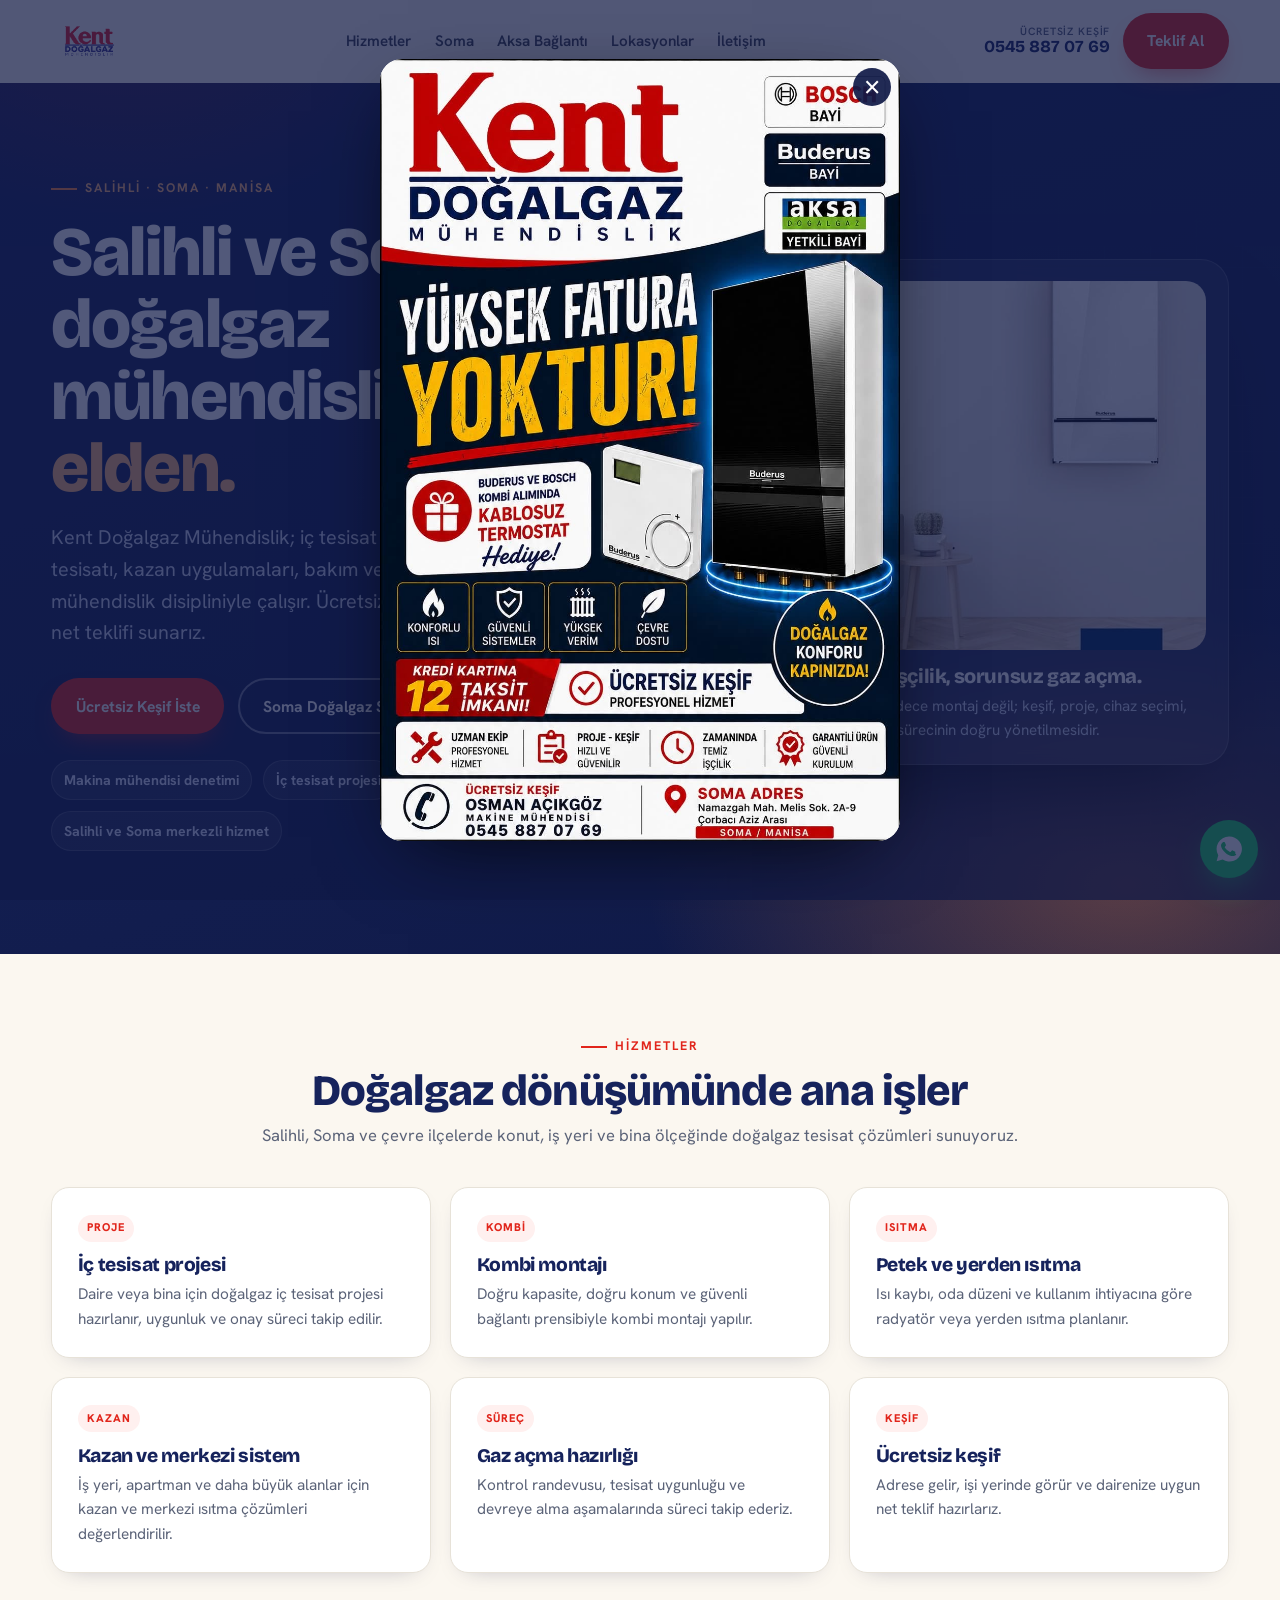
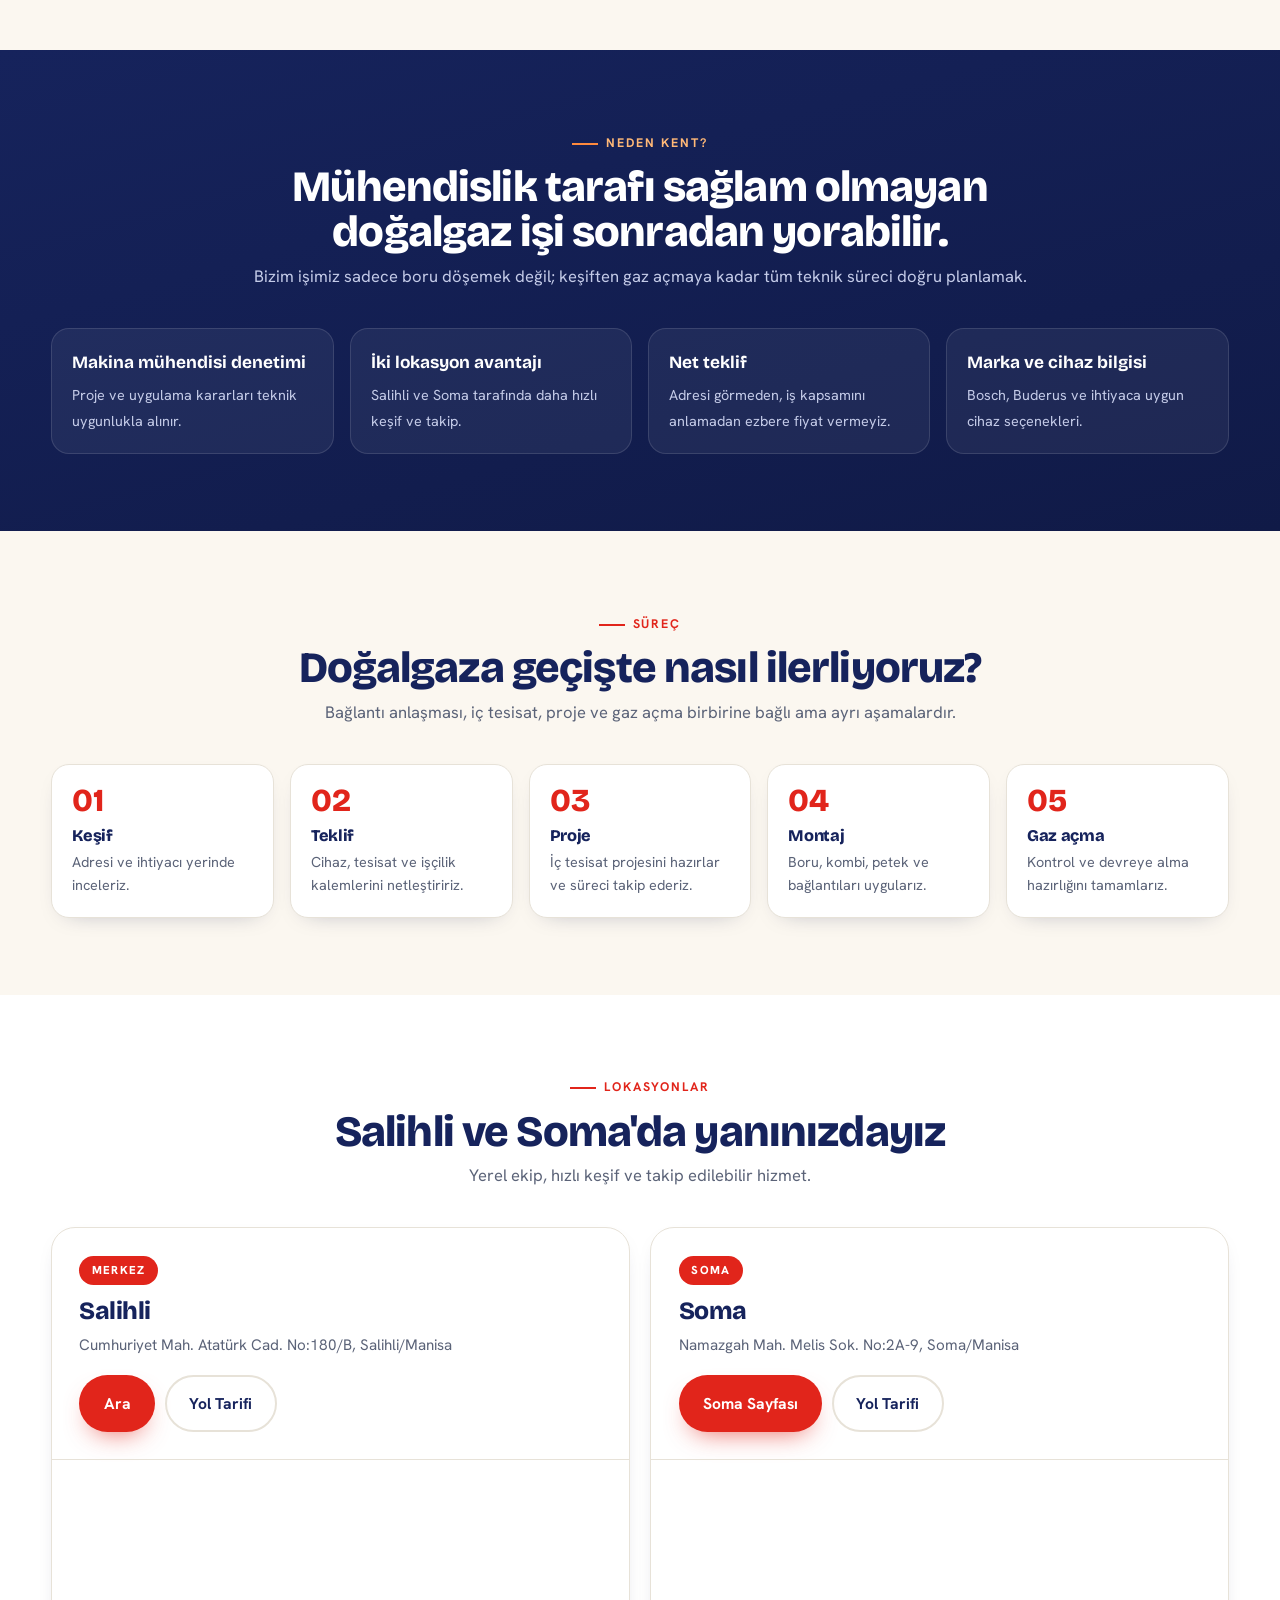
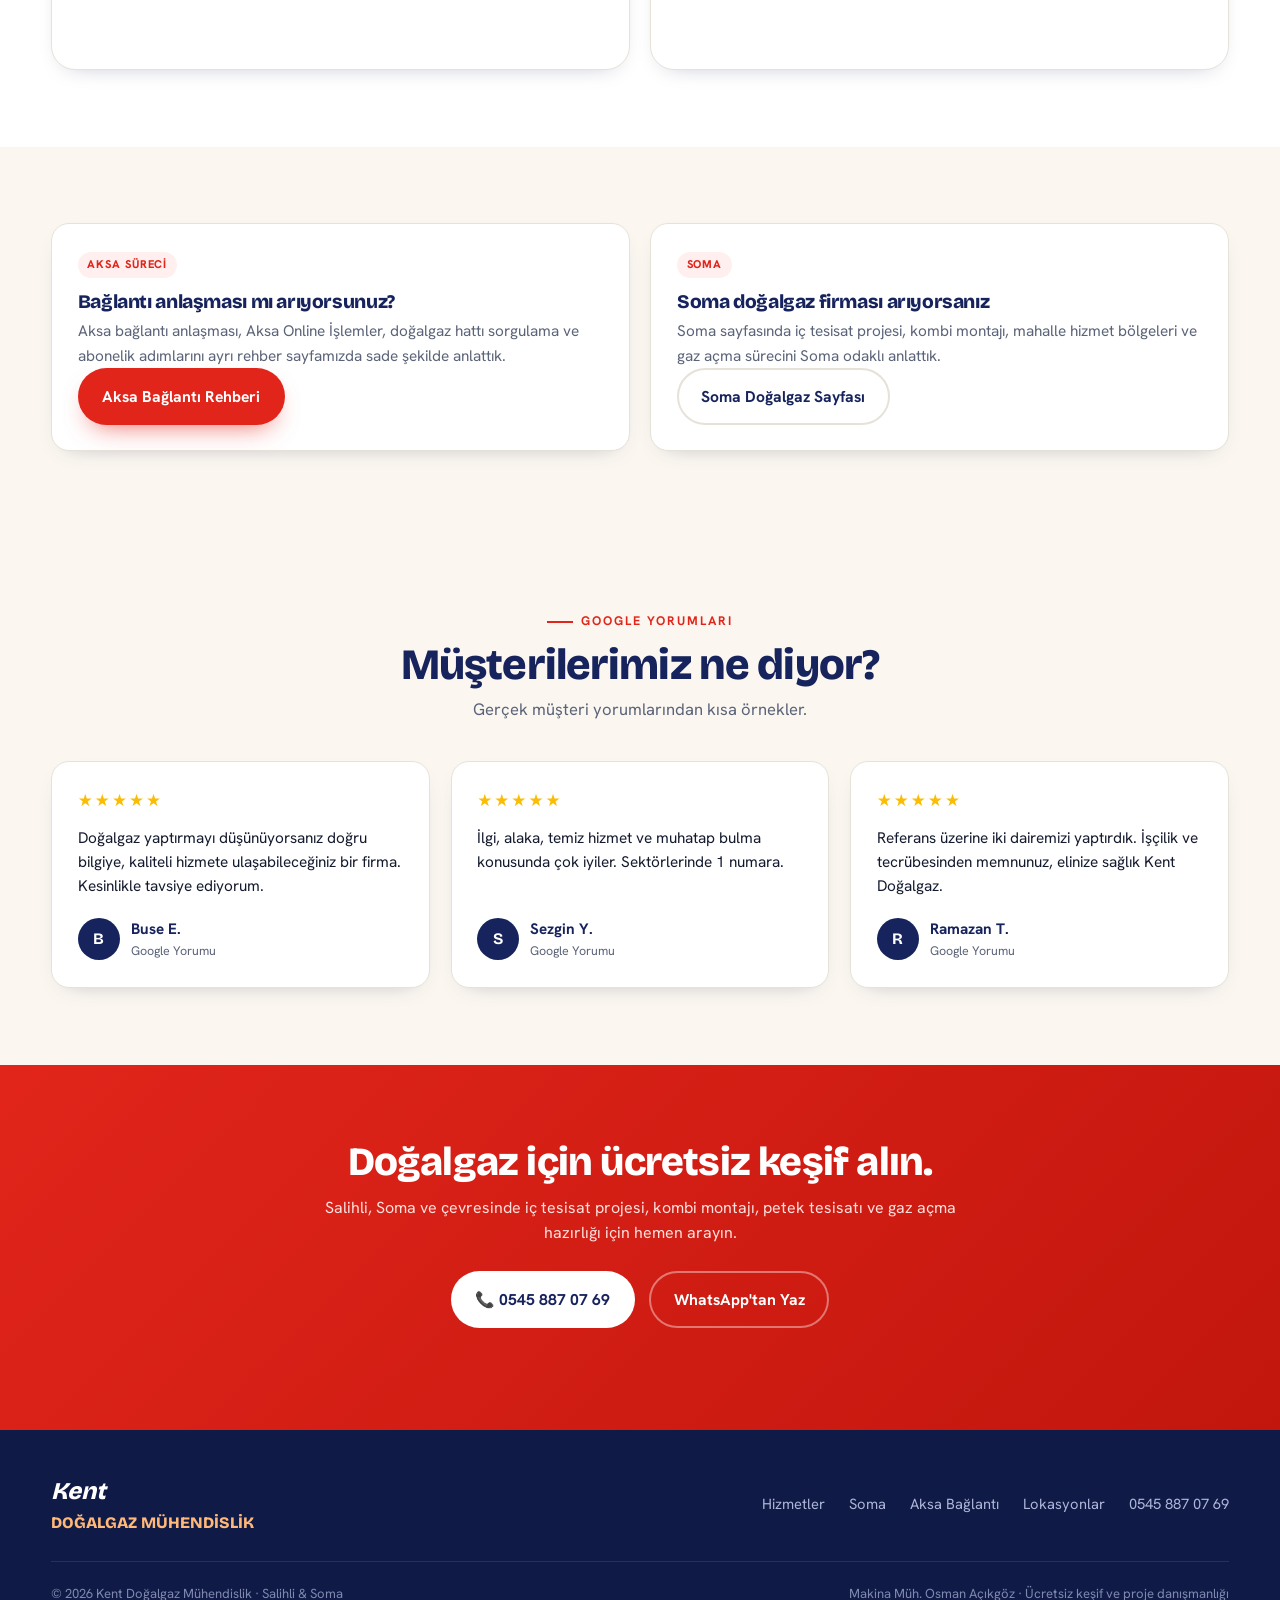
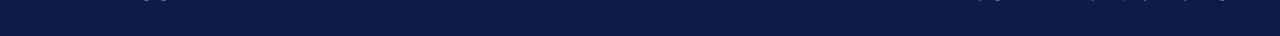
==== commit ac5d4b14: "Add homepage campaign popup" ====
--- a/index.html
+++ b/index.html
@@ -103,11 +103,11 @@
 :root{--navy:#16235C;--navy-800:#101a47;--red:#E1251B;--red-600:#c2160d;--flame:#FF8A3D;--flame-soft:#ffb877;--cream:#FBF7F0;--paper:#fff;--ink:#141A2E;--muted:#5b6378;--line:#e7e2d8;--shadow:0 18px 50px -22px rgba(16,26,71,.35);--shadow-sm:0 8px 24px -16px rgba(16,26,71,.4);--r:18px}
 *{box-sizing:border-box;margin:0;padding:0}html{scroll-behavior:smooth}body{font-family:"Hanken Grotesk",system-ui,sans-serif;color:var(--ink);background:var(--cream);line-height:1.6;-webkit-font-smoothing:antialiased;overflow-x:hidden}h1,h2,h3{font-family:"Bricolage Grotesque",sans-serif;line-height:1.04;letter-spacing:-.02em;font-weight:800}a{color:inherit;text-decoration:none}img{max-width:100%}.wrap{width:min(1180px,92%);margin-inline:auto}.eyebrow{display:inline-flex;align-items:center;gap:.5rem;font-size:.78rem;font-weight:700;letter-spacing:.16em;text-transform:uppercase;color:var(--red)}.eyebrow::before{content:"";width:26px;height:2px;background:var(--red);display:inline-block}.eyebrow.light{color:var(--flame-soft)}.eyebrow.light::before{background:var(--flame)}
 .btn{display:inline-flex;align-items:center;gap:.55rem;font-weight:700;font-size:.98rem;padding:.85rem 1.4rem;border-radius:100px;transition:transform .2s,box-shadow .25s,background .2s;cursor:pointer;border:2px solid transparent;white-space:nowrap}.btn-red{background:var(--red);color:#fff;box-shadow:0 12px 26px -12px rgba(225,37,27,.7)}.btn-red:hover{background:var(--red-600);transform:translateY(-2px)}.btn-light{background:#fff;color:var(--navy)}.btn-light:hover{transform:translateY(-2px);box-shadow:var(--shadow-sm)}.btn-outline-light{background:transparent;color:#fff;border-color:rgba(255,255,255,.4)}.btn-outline-light:hover{border-color:#fff;background:rgba(255,255,255,.08)}.btn-outline{background:transparent;color:var(--navy);border-color:var(--line)}.btn-outline:hover{border-color:var(--navy);transform:translateY(-2px)}
-header{position:sticky;top:0;z-index:60;background:rgba(251,247,240,.86);backdrop-filter:blur(12px);border-bottom:1px solid transparent;transition:.3s}header.scrolled{border-color:var(--line);box-shadow:0 6px 20px -16px rgba(0,0,0,.4)}.nav{display:flex;align-items:center;justify-content:space-between;padding:.8rem 0;gap:1rem}.logo-img{height:54px;width:auto;display:block}.nav-links{display:flex;gap:1.45rem;align-items:center}.nav-links a{font-weight:600;font-size:.95rem;opacity:.82;transition:.2s}.nav-links a:hover{opacity:1;color:var(--red)}.nav-cta{display:flex;align-items:center;gap:.8rem}.nav-phone{display:flex;flex-direction:column;align-items:flex-end;line-height:1.1}.nav-phone span{font-size:.66rem;color:var(--muted);font-weight:600;text-transform:uppercase;letter-spacing:.08em}.nav-phone strong{font-size:1.05rem;color:var(--navy);font-family:"Bricolage Grotesque"}.burger{display:none;background:none;border:0;cursor:pointer;padding:.4rem}.burger .bars span{display:block;width:26px;height:2.5px;background:var(--navy);margin:5px 0;border-radius:2px}.burger .menu-label{display:none}
+header{position:sticky;top:0;z-index:60;background:rgba(251,247,240,.86);backdrop-filter:blur(12px);border-bottom:1px solid transparent;transition:.3s}header.scrolled{border-color:var(--line);box-shadow:0 6px 20px -16px rgba(0,0,0,.4)}.nav{display:flex;align-items:center;justify-content:space-between;padding:.8rem 0;gap:1rem}.logo-img{height:54px;width:auto;display:block}.nav-links{display:flex;gap:1.45rem;align-items:center}.nav-links a{font-weight:600;font-size:.95rem;opacity:.82;transition:.2s}.nav-links a:hover{opacity:1;color:var(--red)}.nav-cta{display:flex;align-items:center;gap:.8rem}.mobile-quick-links{display:none}.nav-phone{display:flex;flex-direction:column;align-items:flex-end;line-height:1.1}.nav-phone span{font-size:.66rem;color:var(--muted);font-weight:600;text-transform:uppercase;letter-spacing:.08em}.nav-phone strong{font-size:1.05rem;color:var(--navy);font-family:"Bricolage Grotesque"}.burger{display:none;background:none;border:0;cursor:pointer;padding:.4rem}.burger .bars span{display:block;width:26px;height:2.5px;background:var(--navy);margin:5px 0;border-radius:2px}.burger .menu-label{display:none}
 .hero{background:radial-gradient(800px 460px at 88% 92%,rgba(255,138,61,.30),transparent 60%),radial-gradient(600px 400px at 10% -10%,rgba(225,37,27,.22),transparent 55%),linear-gradient(160deg,var(--navy),var(--navy-800));color:#fff;position:relative;overflow:hidden;padding:clamp(3.2rem,7vw,6.4rem) 0 clamp(4rem,8vw,7rem)}.hero::before{content:"";position:absolute;inset:0;opacity:.5;background-image:linear-gradient(rgba(255,255,255,.04) 1px,transparent 1px),linear-gradient(90deg,rgba(255,255,255,.04) 1px,transparent 1px);background-size:46px 46px;mask:radial-gradient(900px 600px at 70% 50%,#000,transparent 80%)}.hero-grid{display:grid;grid-template-columns:1.05fr .95fr;gap:3rem;align-items:center;position:relative;z-index:2}.hero h1{font-size:clamp(2.4rem,5.4vw,4.35rem);margin:1.1rem 0}.hero h1 .hl{color:var(--flame-soft)}.hero p.lead{font-size:clamp(1.04rem,1.6vw,1.24rem);color:#cdd4ee;max-width:42rem;margin-bottom:1.8rem}.hero-cta{display:flex;gap:.9rem;flex-wrap:wrap;margin-bottom:1.6rem}.hero-tags{display:flex;gap:.65rem;flex-wrap:wrap}.hero-tags span{display:inline-flex;background:rgba(255,255,255,.08);border:1px solid rgba(255,255,255,.15);padding:.5rem .75rem;border-radius:100px;font-size:.88rem;color:#dce3ff;font-weight:700}.hero-card{background:rgba(255,255,255,.08);border:1px solid rgba(255,255,255,.15);border-radius:28px;padding:1.35rem;box-shadow:0 40px 80px -35px rgba(0,0,0,.75);backdrop-filter:blur(8px)}.hero-card img{width:100%;aspect-ratio:4/3;object-fit:cover;border-radius:20px;display:block;margin-bottom:1rem}.hero-card h3{font-size:1.25rem;margin-bottom:.45rem}.hero-card p{color:#cdd4ee;font-size:.95rem}.sec{padding:clamp(3.4rem,6vw,5.6rem) 0}.sec-head{max-width:50rem;margin-bottom:2.4rem}.sec-head.center{margin-inline:auto;text-align:center}.sec-head h2{font-size:clamp(1.8rem,3.4vw,2.7rem);margin:.7rem 0 .5rem;color:var(--navy)}.sec-head p{color:var(--muted);font-size:1.04rem}
-.grid3{display:grid;grid-template-columns:repeat(3,1fr);gap:1.2rem}.grid2{display:grid;grid-template-columns:1fr 1fr;gap:1.3rem}.card{background:#fff;border:1px solid var(--line);border-radius:var(--r);padding:1.6rem;box-shadow:var(--shadow-sm);transition:transform .25s,box-shadow .25s}.card:hover{transform:translateY(-5px);box-shadow:var(--shadow)}.card h3{font-size:1.2rem;color:var(--navy);margin-bottom:.45rem}.card p{color:var(--muted);font-size:.96rem}.card .tag{display:inline-block;background:#fff0ef;color:var(--red);font-weight:800;font-size:.7rem;letter-spacing:.08em;text-transform:uppercase;padding:.28rem .6rem;border-radius:100px;margin-bottom:.85rem}.loc-card{background:#fff;border:1px solid var(--line);border-radius:24px;overflow:hidden;box-shadow:var(--shadow-sm);display:flex;flex-direction:column}.loc-head{padding:1.7rem}.loc-flag{display:inline-block;background:var(--red);color:#fff;font-size:.72rem;font-weight:800;letter-spacing:.1em;text-transform:uppercase;padding:.35rem .8rem;border-radius:100px;margin-bottom:.85rem}.loc-card h3{color:var(--navy);font-size:1.55rem;margin-bottom:.5rem}.loc-addr{color:var(--muted);font-size:.95rem;margin-bottom:1.15rem}.loc-actions{display:flex;gap:.6rem;flex-wrap:wrap}.loc-map{height:210px;border-top:1px solid var(--line)}.loc-map iframe{width:100%;height:100%;border:0;filter:grayscale(.15)}.trust{background:linear-gradient(165deg,var(--navy),var(--navy-800));color:#fff;position:relative;overflow:hidden}.trust .sec-head h2{color:#fff}.trust .sec-head p{color:#c4cbe8}.trust-list{display:grid;grid-template-columns:repeat(4,1fr);gap:1rem}.trust-item{background:rgba(255,255,255,.06);border:1px solid rgba(255,255,255,.12);border-radius:var(--r);padding:1.25rem}.trust-item strong{display:block;font-family:"Bricolage Grotesque";font-size:1.08rem;margin-bottom:.35rem;color:#fff}.trust-item span{color:#c4cbe8;font-size:.9rem}.process-list{display:grid;grid-template-columns:repeat(5,1fr);gap:1rem}.step{background:#fff;border:1px solid var(--line);border-radius:var(--r);padding:1.25rem;box-shadow:var(--shadow-sm)}.step .num{font-family:"Bricolage Grotesque";font-size:2rem;color:var(--red);font-weight:800;line-height:1}.step h3{font-size:1.02rem;color:var(--navy);margin:.6rem 0 .35rem}.step p{color:var(--muted);font-size:.9rem}.cta-band{background:linear-gradient(135deg,var(--red),var(--red-600));color:#fff;text-align:center}.cta-band h2{font-size:clamp(1.7rem,3.4vw,2.5rem);margin-bottom:.7rem}.cta-band p{color:#ffe1de;max-width:40rem;margin:0 auto 1.6rem}.cta-band .hero-cta{justify-content:center}.reviews{background:var(--cream)}.rev-grid{display:grid;grid-template-columns:repeat(3,1fr);gap:1.3rem}.rev-card{background:#fff;border:1px solid var(--line);border-radius:var(--r);padding:1.6rem;box-shadow:var(--shadow-sm);display:flex;flex-direction:column;gap:.8rem}.rev-stars{color:#FBBC04;font-size:1.05rem;letter-spacing:2px}.rev-text{color:var(--ink);font-size:.96rem;line-height:1.55;flex:1}.rev-author{display:flex;align-items:center;gap:.7rem;margin-top:.3rem}.rev-avatar{width:42px;height:42px;border-radius:50%;background:var(--navy);color:#fff;display:grid;place-items:center;font-family:"Bricolage Grotesque";font-weight:700;flex-shrink:0}.rev-author .nm{font-weight:700;color:var(--navy);font-size:.95rem}.rev-author .src{font-size:.78rem;color:var(--muted)}footer{background:var(--navy-800);color:#aeb6d8;padding:2.6rem 0 2rem;font-size:.92rem}.foot-top{display:flex;justify-content:space-between;flex-wrap:wrap;gap:1.4rem;padding-bottom:1.6rem;border-bottom:1px solid rgba(255,255,255,.1)}.foot-logo .l1{font-family:"Bricolage Grotesque";font-style:italic;font-weight:800;color:#fff;font-size:1.5rem}.foot-logo .l2{font-family:"Bricolage Grotesque";font-weight:800;color:var(--flame-soft);font-size:1rem}.foot-links{display:flex;gap:1.5rem;flex-wrap:wrap;align-items:center}.foot-links a:hover{color:var(--flame-soft)}.foot-bottom{padding-top:1.3rem;display:flex;justify-content:space-between;flex-wrap:wrap;gap:.6rem;font-size:.82rem;opacity:.7}.wa-float{position:fixed;bottom:22px;right:22px;width:58px;height:58px;border-radius:50%;background:#25D366;display:grid;place-items:center;z-index:80;box-shadow:0 12px 30px -8px rgba(37,211,102,.7);transition:transform .2s}.wa-float:hover{transform:scale(1.08)}.wa-float svg{width:30px;height:30px;color:#fff}.mobile-bar{display:none}.reveal{opacity:0;transform:translateY(24px);transition:opacity .7s,transform .7s}.reveal.in{opacity:1;transform:none}
+.grid3{display:grid;grid-template-columns:repeat(3,1fr);gap:1.2rem}.grid2{display:grid;grid-template-columns:1fr 1fr;gap:1.3rem}.card{background:#fff;border:1px solid var(--line);border-radius:var(--r);padding:1.6rem;box-shadow:var(--shadow-sm);transition:transform .25s,box-shadow .25s}.card:hover{transform:translateY(-5px);box-shadow:var(--shadow)}.card h3{font-size:1.2rem;color:var(--navy);margin-bottom:.45rem}.card p{color:var(--muted);font-size:.96rem}.card .tag{display:inline-block;background:#fff0ef;color:var(--red);font-weight:800;font-size:.7rem;letter-spacing:.08em;text-transform:uppercase;padding:.28rem .6rem;border-radius:100px;margin-bottom:.85rem}.loc-card{background:#fff;border:1px solid var(--line);border-radius:24px;overflow:hidden;box-shadow:var(--shadow-sm);display:flex;flex-direction:column}.loc-head{padding:1.7rem}.loc-flag{display:inline-block;background:var(--red);color:#fff;font-size:.72rem;font-weight:800;letter-spacing:.1em;text-transform:uppercase;padding:.35rem .8rem;border-radius:100px;margin-bottom:.85rem}.loc-card h3{color:var(--navy);font-size:1.55rem;margin-bottom:.5rem}.loc-addr{color:var(--muted);font-size:.95rem;margin-bottom:1.15rem}.loc-actions{display:flex;gap:.6rem;flex-wrap:wrap}.loc-map{height:210px;border-top:1px solid var(--line)}.loc-map iframe{width:100%;height:100%;border:0;filter:grayscale(.15)}.trust{background:linear-gradient(165deg,var(--navy),var(--navy-800));color:#fff;position:relative;overflow:hidden}.trust .sec-head h2{color:#fff}.trust .sec-head p{color:#c4cbe8}.trust-list{display:grid;grid-template-columns:repeat(4,1fr);gap:1rem}.trust-item{background:rgba(255,255,255,.06);border:1px solid rgba(255,255,255,.12);border-radius:var(--r);padding:1.25rem}.trust-item strong{display:block;font-family:"Bricolage Grotesque";font-size:1.08rem;margin-bottom:.35rem;color:#fff}.trust-item span{color:#c4cbe8;font-size:.9rem}.process-list{display:grid;grid-template-columns:repeat(5,1fr);gap:1rem}.step{background:#fff;border:1px solid var(--line);border-radius:var(--r);padding:1.25rem;box-shadow:var(--shadow-sm)}.step .num{font-family:"Bricolage Grotesque";font-size:2rem;color:var(--red);font-weight:800;line-height:1}.step h3{font-size:1.02rem;color:var(--navy);margin:.6rem 0 .35rem}.step p{color:var(--muted);font-size:.9rem}.cta-band{background:linear-gradient(135deg,var(--red),var(--red-600));color:#fff;text-align:center}.cta-band h2{font-size:clamp(1.7rem,3.4vw,2.5rem);margin-bottom:.7rem}.cta-band p{color:#ffe1de;max-width:40rem;margin:0 auto 1.6rem}.cta-band .hero-cta{justify-content:center}.reviews{background:var(--cream)}.rev-grid{display:grid;grid-template-columns:repeat(3,1fr);gap:1.3rem}.rev-card{background:#fff;border:1px solid var(--line);border-radius:var(--r);padding:1.6rem;box-shadow:var(--shadow-sm);display:flex;flex-direction:column;gap:.8rem}.rev-stars{color:#FBBC04;font-size:1.05rem;letter-spacing:2px}.rev-text{color:var(--ink);font-size:.96rem;line-height:1.55;flex:1}.rev-author{display:flex;align-items:center;gap:.7rem;margin-top:.3rem}.rev-avatar{width:42px;height:42px;border-radius:50%;background:var(--navy);color:#fff;display:grid;place-items:center;font-family:"Bricolage Grotesque";font-weight:700;flex-shrink:0}.rev-author .nm{font-weight:700;color:var(--navy);font-size:.95rem}.rev-author .src{font-size:.78rem;color:var(--muted)}footer{background:var(--navy-800);color:#aeb6d8;padding:2.6rem 0 2rem;font-size:.92rem}.foot-top{display:flex;justify-content:space-between;flex-wrap:wrap;gap:1.4rem;padding-bottom:1.6rem;border-bottom:1px solid rgba(255,255,255,.1)}.foot-logo .l1{font-family:"Bricolage Grotesque";font-style:italic;font-weight:800;color:#fff;font-size:1.5rem}.foot-logo .l2{font-family:"Bricolage Grotesque";font-weight:800;color:var(--flame-soft);font-size:1rem}.foot-links{display:flex;gap:1.5rem;flex-wrap:wrap;align-items:center}.foot-links a:hover{color:var(--flame-soft)}.foot-bottom{padding-top:1.3rem;display:flex;justify-content:space-between;flex-wrap:wrap;gap:.6rem;font-size:.82rem;opacity:.7}.wa-float{position:fixed;bottom:22px;right:22px;width:58px;height:58px;border-radius:50%;background:#25D366;display:grid;place-items:center;z-index:80;box-shadow:0 12px 30px -8px rgba(37,211,102,.7);transition:transform .2s}.wa-float:hover{transform:scale(1.08)}.wa-float svg{width:30px;height:30px;color:#fff}.mobile-bar{display:none}.campaign-modal[hidden]{display:none}.campaign-modal{position:fixed;inset:0;z-index:120;display:grid;place-items:center;padding:1.2rem;background:rgba(16,26,71,.72)}.campaign-card{position:relative;width:min(94vw,520px);max-height:88vh;border-radius:22px;background:#fff;box-shadow:0 24px 80px -28px rgba(0,0,0,.85);overflow:hidden}.campaign-card img{display:block;width:100%;height:auto;max-height:88vh;object-fit:contain;background:#fff}.campaign-close{position:absolute;top:.55rem;right:.55rem;z-index:2;width:38px;height:38px;border:0;border-radius:50%;background:rgba(16,26,71,.92);color:#fff;font-size:1.8rem;line-height:1;cursor:pointer;display:grid;place-items:center}.reveal{opacity:0;transform:translateY(24px);transition:opacity .7s,transform .7s}.reveal.in{opacity:1;transform:none}
 @media(max-width:980px){.hero-grid,.grid2{grid-template-columns:1fr}.grid3,.trust-list{grid-template-columns:repeat(2,1fr)}.process-list{grid-template-columns:repeat(2,1fr)}.rev-grid{grid-template-columns:repeat(2,1fr)}}
-@media(max-width:680px){.logo-img{height:44px}.nav-links,.nav-phone{display:none}.nav-cta .btn-red{display:none}.burger{display:flex;align-items:center;gap:.45rem}.burger .menu-label{display:block;font-size:.7rem;font-weight:700;color:var(--navy);text-transform:uppercase;letter-spacing:.05em}.nav-links.open{display:flex;flex-direction:column;position:absolute;top:100%;left:0;right:0;background:var(--cream);padding:1.2rem 6%;gap:1rem;border-bottom:1px solid var(--line);box-shadow:var(--shadow)}.grid3,.trust-list,.process-list,.rev-grid{grid-template-columns:1fr}.wa-float{bottom:78px}.mobile-bar{display:grid;grid-template-columns:1fr 1fr;gap:0;position:fixed;bottom:0;left:0;right:0;z-index:81;background:#fff;border-top:1px solid var(--line);box-shadow:0 -6px 20px -10px rgba(0,0,0,.3)}.mobile-bar a{display:flex;align-items:center;justify-content:center;gap:.5rem;padding:.95rem;font-weight:700;font-size:.95rem}.mobile-bar a.call{color:var(--navy)}.mobile-bar a.wa{background:var(--red);color:#fff}body{padding-bottom:54px}}
+@media(max-width:680px){.logo-img{height:44px}.nav-links,.nav-phone{display:none}.nav-cta{gap:.5rem}.mobile-quick-links{display:flex;gap:.35rem;align-items:center}.mobile-quick-links a{font-size:.78rem;font-weight:800;color:var(--navy);background:#fff;border:1px solid var(--line);border-radius:999px;padding:.42rem .68rem;box-shadow:var(--shadow-sm)}.nav-cta .btn-red{display:none}.burger{display:flex;align-items:center;gap:.45rem}.burger .menu-label{display:block;font-size:.7rem;font-weight:700;color:var(--navy);text-transform:uppercase;letter-spacing:.05em}.nav-links.open{display:flex;flex-direction:column;position:absolute;top:100%;left:0;right:0;background:var(--cream);padding:1.2rem 6%;gap:1rem;border-bottom:1px solid var(--line);box-shadow:var(--shadow)}.grid3,.trust-list,.process-list,.rev-grid{grid-template-columns:1fr}.campaign-modal{padding:.75rem}.campaign-card{width:min(94vw,420px);max-height:84vh}.campaign-card img{max-height:84vh}.wa-float{bottom:78px}.mobile-bar{display:grid;grid-template-columns:1fr 1fr;gap:0;position:fixed;bottom:0;left:0;right:0;z-index:81;background:#fff;border-top:1px solid var(--line);box-shadow:0 -6px 20px -10px rgba(0,0,0,.3)}.mobile-bar a{display:flex;align-items:center;justify-content:center;gap:.5rem;padding:.95rem;font-weight:700;font-size:.95rem}.mobile-bar a.call{color:var(--navy)}.mobile-bar a.wa{background:var(--red);color:#fff}body{padding-bottom:54px}}
 </style>
 </head>
 <body>
@@ -123,6 +123,7 @@
       <a href="#iletisim">İletişim</a>
     </nav>
     <div class="nav-cta">
+      <div class="mobile-quick-links" aria-label="Hızlı bağlantılar"><a href="soma.html">Soma</a><a href="baglanti-anlasmasi.html">Aksa</a></div>
       <a href="tel:+905458870769" class="nav-phone"><span>Ücretsiz Keşif</span><strong>0545 887 07 69</strong></a>
       <a href="https://wa.me/905458870769?text=Merhaba%2C%20do%C4%9Falgaz%20i%C3%A7in%20%C3%BCcretsiz%20ke%C5%9Fif%20talep%20etmek%20istiyorum." class="btn btn-red" target="_blank" rel="noopener">Teklif Al</a>
       <button class="burger" id="burger" aria-label="Menüyü aç"><span class="menu-label">Menü</span><span class="bars"><span></span><span></span><span></span></span></button>
@@ -236,6 +237,8 @@
   </div>
 </footer>
 
+<div class="campaign-modal" id="campaignModal" hidden><div class="campaign-card"><button class="campaign-close" id="campaignClose" type="button" aria-label="Kapat">×</button><img src="images/734768208_1307419534709788_2264431174405397631_n.jpg" alt="Kent Doğalgaz kampanya görseli"></div></div>
+
 <a href="https://wa.me/905458870769?text=Merhaba%2C%20do%C4%9Falgaz%20i%C3%A7in%20bilgi%20almak%20istiyorum." class="wa-float" target="_blank" rel="noopener" aria-label="WhatsApp"><svg viewBox="0 0 24 24" fill="currentColor"><path d="M12 2a10 10 0 0 0-8.6 15l-1.3 4.7 4.8-1.3A10 10 0 1 0 12 2Zm5.8 14.2c-.2.7-1.4 1.3-2 1.4-.5.1-1.2.1-1.9-.1-.4-.1-1-.3-1.8-.6-3.1-1.3-5.1-4.4-5.3-4.6-.1-.2-1.2-1.6-1.2-3.1S6.6 7 6.9 6.7c.2-.3.5-.4.7-.4h.5c.2 0 .4 0 .6.5.2.5.7 1.7.8 1.8.1.1.1.3 0 .5l-.7 1c-.1.1-.3.3-.1.6.2.3.8 1.3 1.7 2.1 1.2 1 2.1 1.4 2.4 1.5.3.1.5.1.6-.1l.9-1c.2-.2.4-.2.6-.1.2.1 1.5.7 1.7.8.2.1.4.2.4.3.1.1.1.6-.1 1.3Z"/></svg></a>
 <div class="mobile-bar"><a href="tel:+905458870769" class="call">Ara</a><a href="https://wa.me/905458870769?text=Merhaba%2C%20do%C4%9Falgaz%20i%C3%A7in%20bilgi%20almak%20istiyorum." class="wa" target="_blank" rel="noopener">WhatsApp</a></div>
 
@@ -243,6 +246,8 @@
 document.getElementById('year').textContent=new Date().getFullYear();
 const header=document.getElementById('top');addEventListener('scroll',()=>header.classList.toggle('scrolled',scrollY>10));
 const burger=document.getElementById('burger'),links=document.getElementById('navLinks');burger.addEventListener('click',()=>links.classList.toggle('open'));links.querySelectorAll('a').forEach(a=>a.addEventListener('click',()=>links.classList.remove('open')));
+document.querySelector('header .logo')?.addEventListener('click',e=>{e.preventDefault();links.classList.remove('open');window.scrollTo({top:0,behavior:'smooth'});if(location.hash){history.replaceState(null,'',location.pathname+location.search)}});
+const campaignModal=document.getElementById('campaignModal'),campaignClose=document.getElementById('campaignClose');const closeCampaign=()=>{if(!campaignModal)return;campaignModal.hidden=true;document.body.style.overflow='';localStorage.setItem('kentCampaignSeen','1')};if(campaignModal&&!localStorage.getItem('kentCampaignSeen')){setTimeout(()=>{campaignModal.hidden=false;document.body.style.overflow='hidden'},700)}campaignClose?.addEventListener('click',closeCampaign);campaignModal?.addEventListener('click',e=>{if(e.target===campaignModal)closeCampaign()});document.addEventListener('keydown',e=>{if(e.key==='Escape'&&campaignModal&&!campaignModal.hidden)closeCampaign()});
 const io=new IntersectionObserver(es=>es.forEach(e=>{if(e.isIntersecting){e.target.classList.add('in');io.unobserve(e.target);}}),{threshold:.12});document.querySelectorAll('.reveal').forEach((el,i)=>{el.style.transitionDelay=(i%4*.07)+'s';io.observe(el);});
 const YORUMLAR=[{isim:"Buse E.",puan:5,yorum:"Doğalgaz yaptırmayı düşünüyorsanız doğru bilgiye, kaliteli hizmete ulaşabileceğiniz bir firma. Kesinlikle tavsiye ediyorum."},{isim:"Sezgin Y.",puan:5,yorum:"İlgi, alaka, temiz hizmet ve muhatap bulma konusunda çok iyiler. Sektörlerinde 1 numara."},{isim:"Ramazan T.",puan:5,yorum:"Referans üzerine iki dairemizi yaptırdık. İşçilik ve tecrübesinden memnunuz, elinize sağlık Kent Doğalgaz."}];
 const revGrid=document.getElementById('revGrid');if(revGrid){revGrid.innerHTML=YORUMLAR.map(r=>`<article class="rev-card"><div class="rev-stars">${'★'.repeat(r.puan)}${'☆'.repeat(5-r.puan)}</div><p class="rev-text">${r.yorum}</p><div class="rev-author"><span class="rev-avatar">${r.isim.trim().charAt(0)}</span><span><span class="nm">${r.isim}</span><span class="src" style="display:block">Google Yorumu</span></span></div></article>`).join('')}
